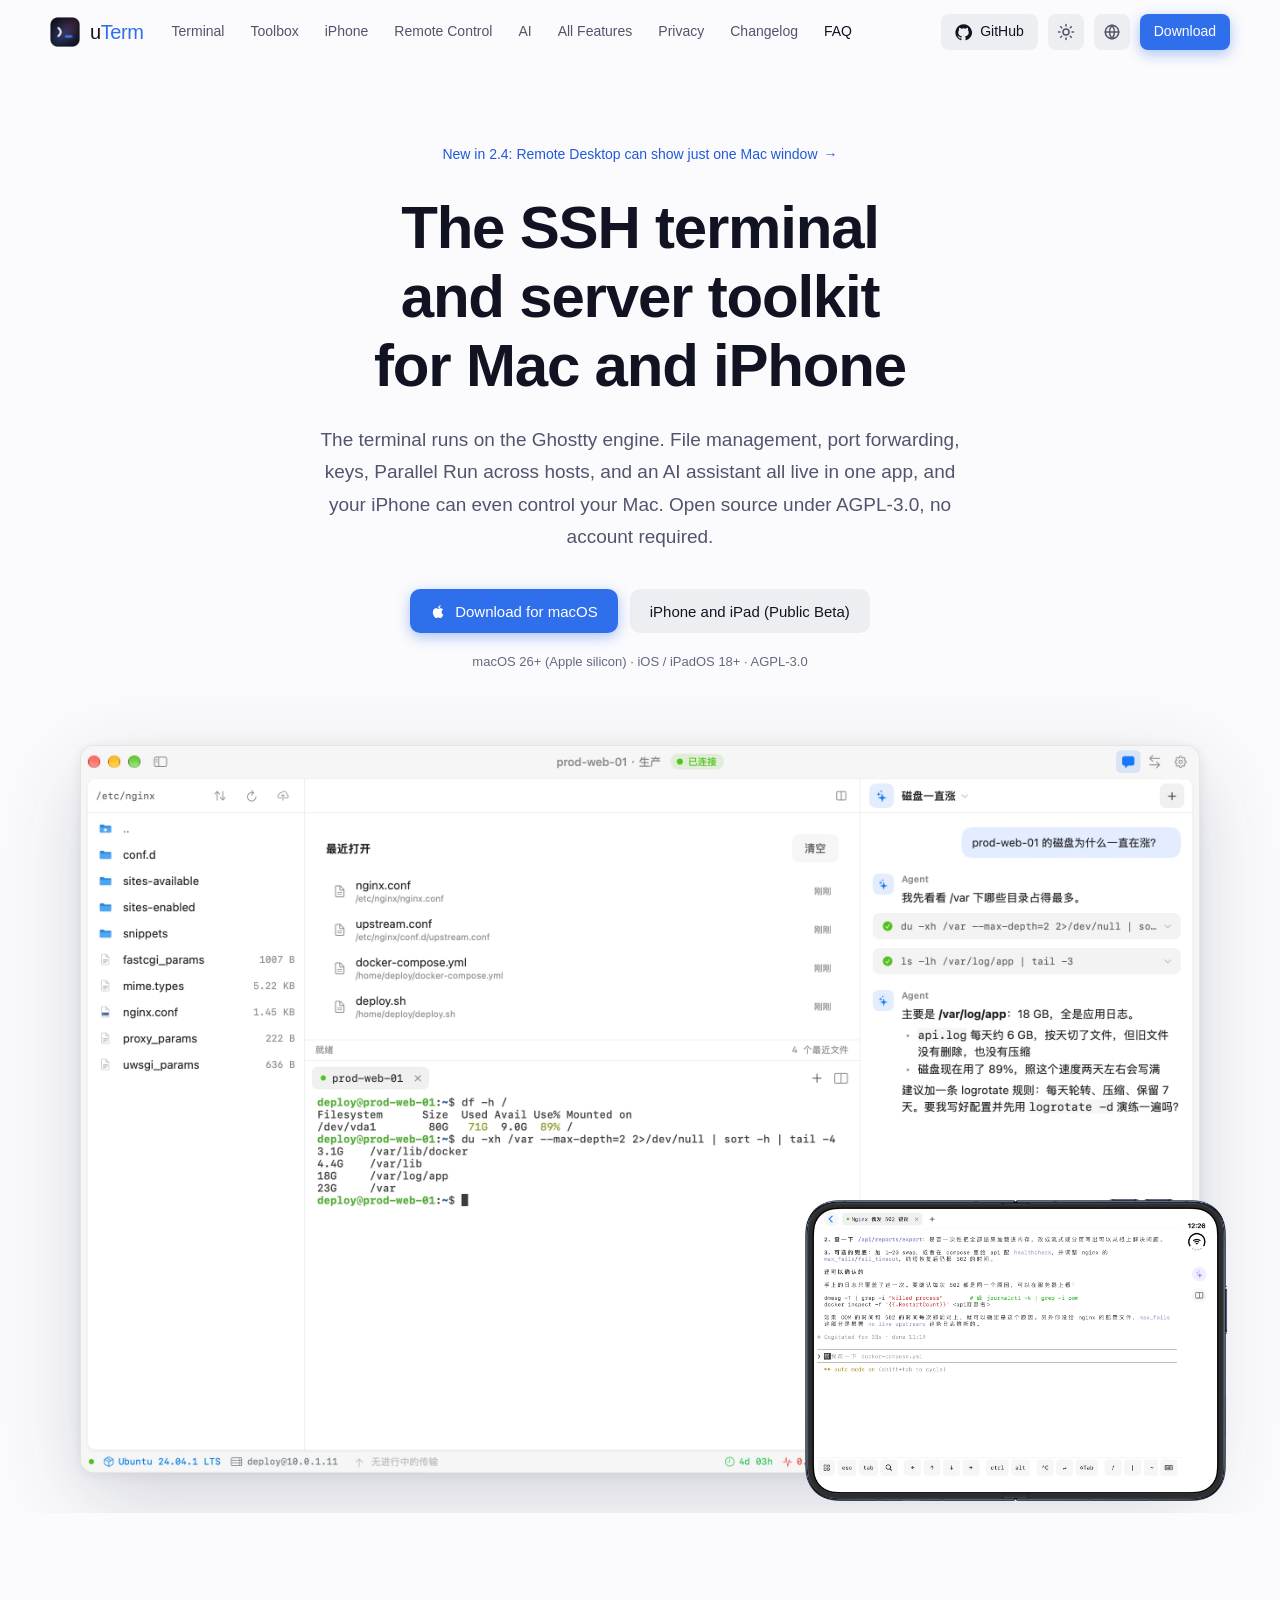
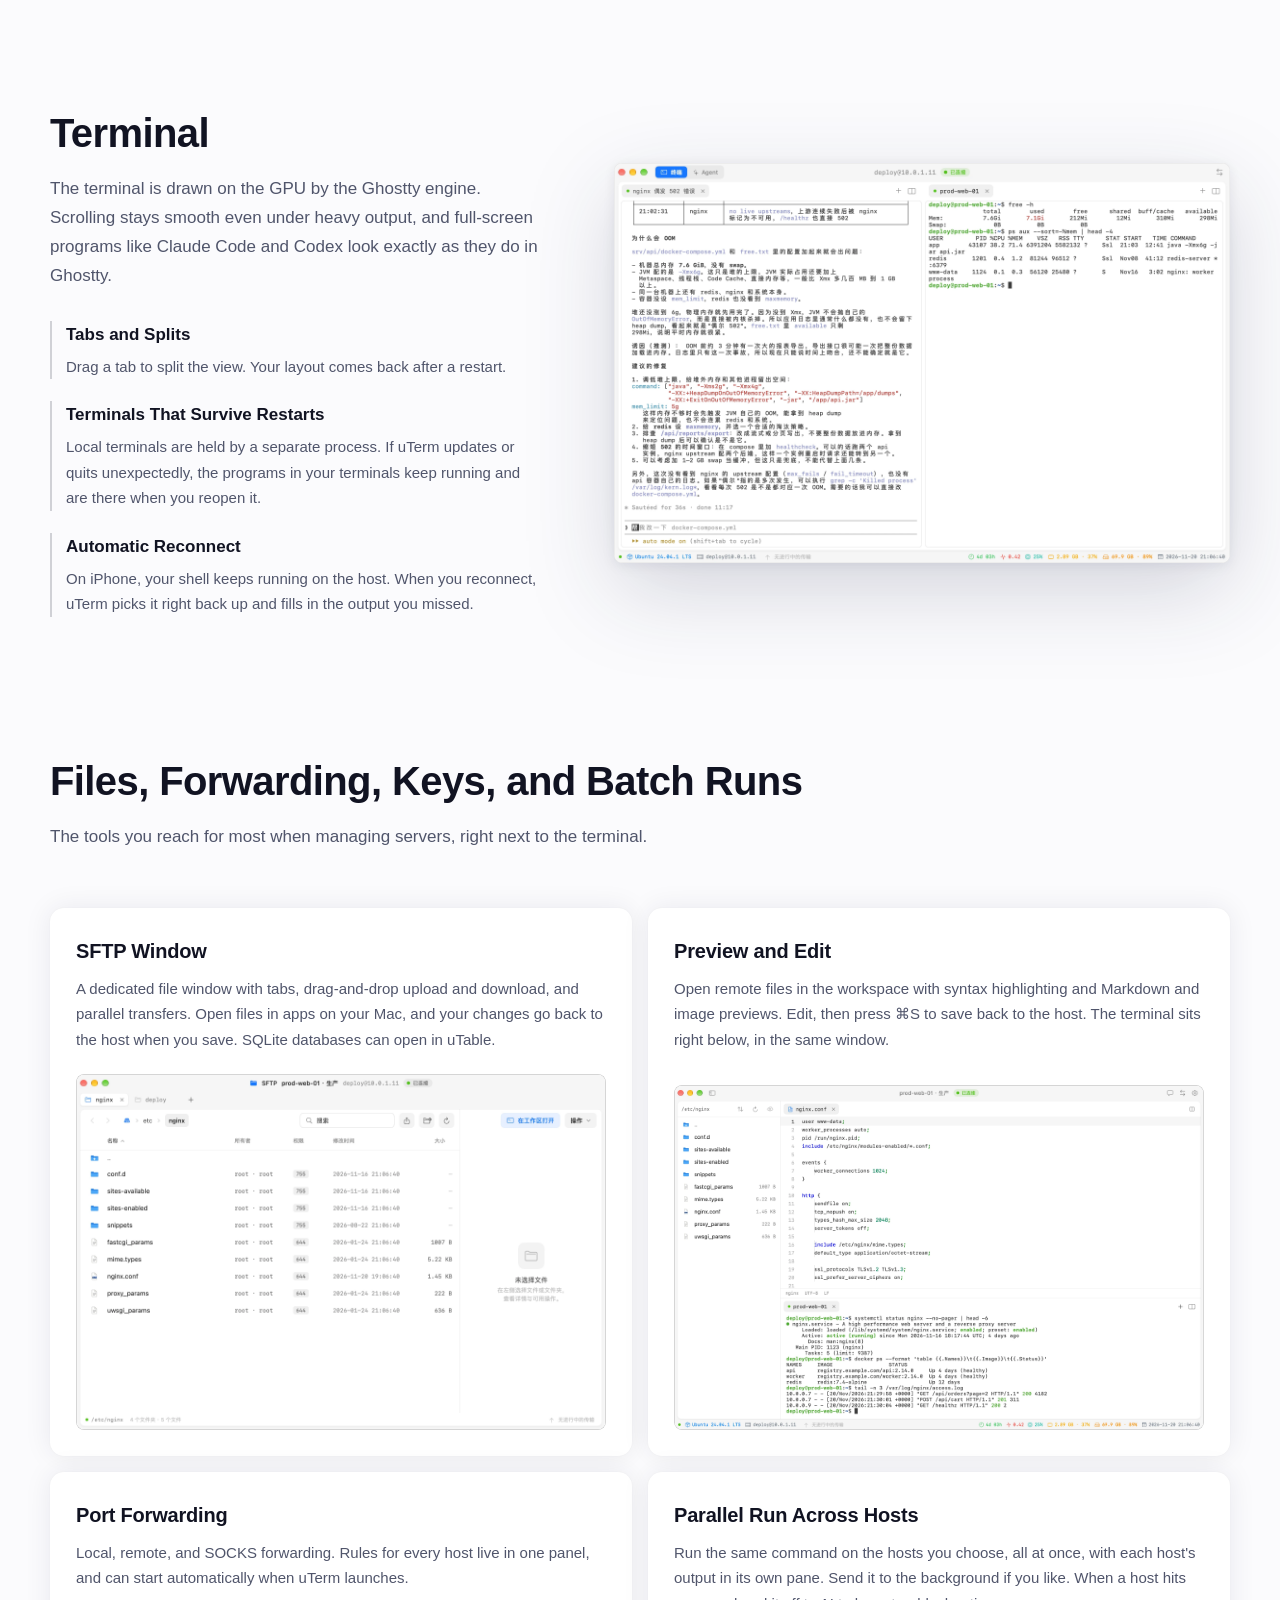
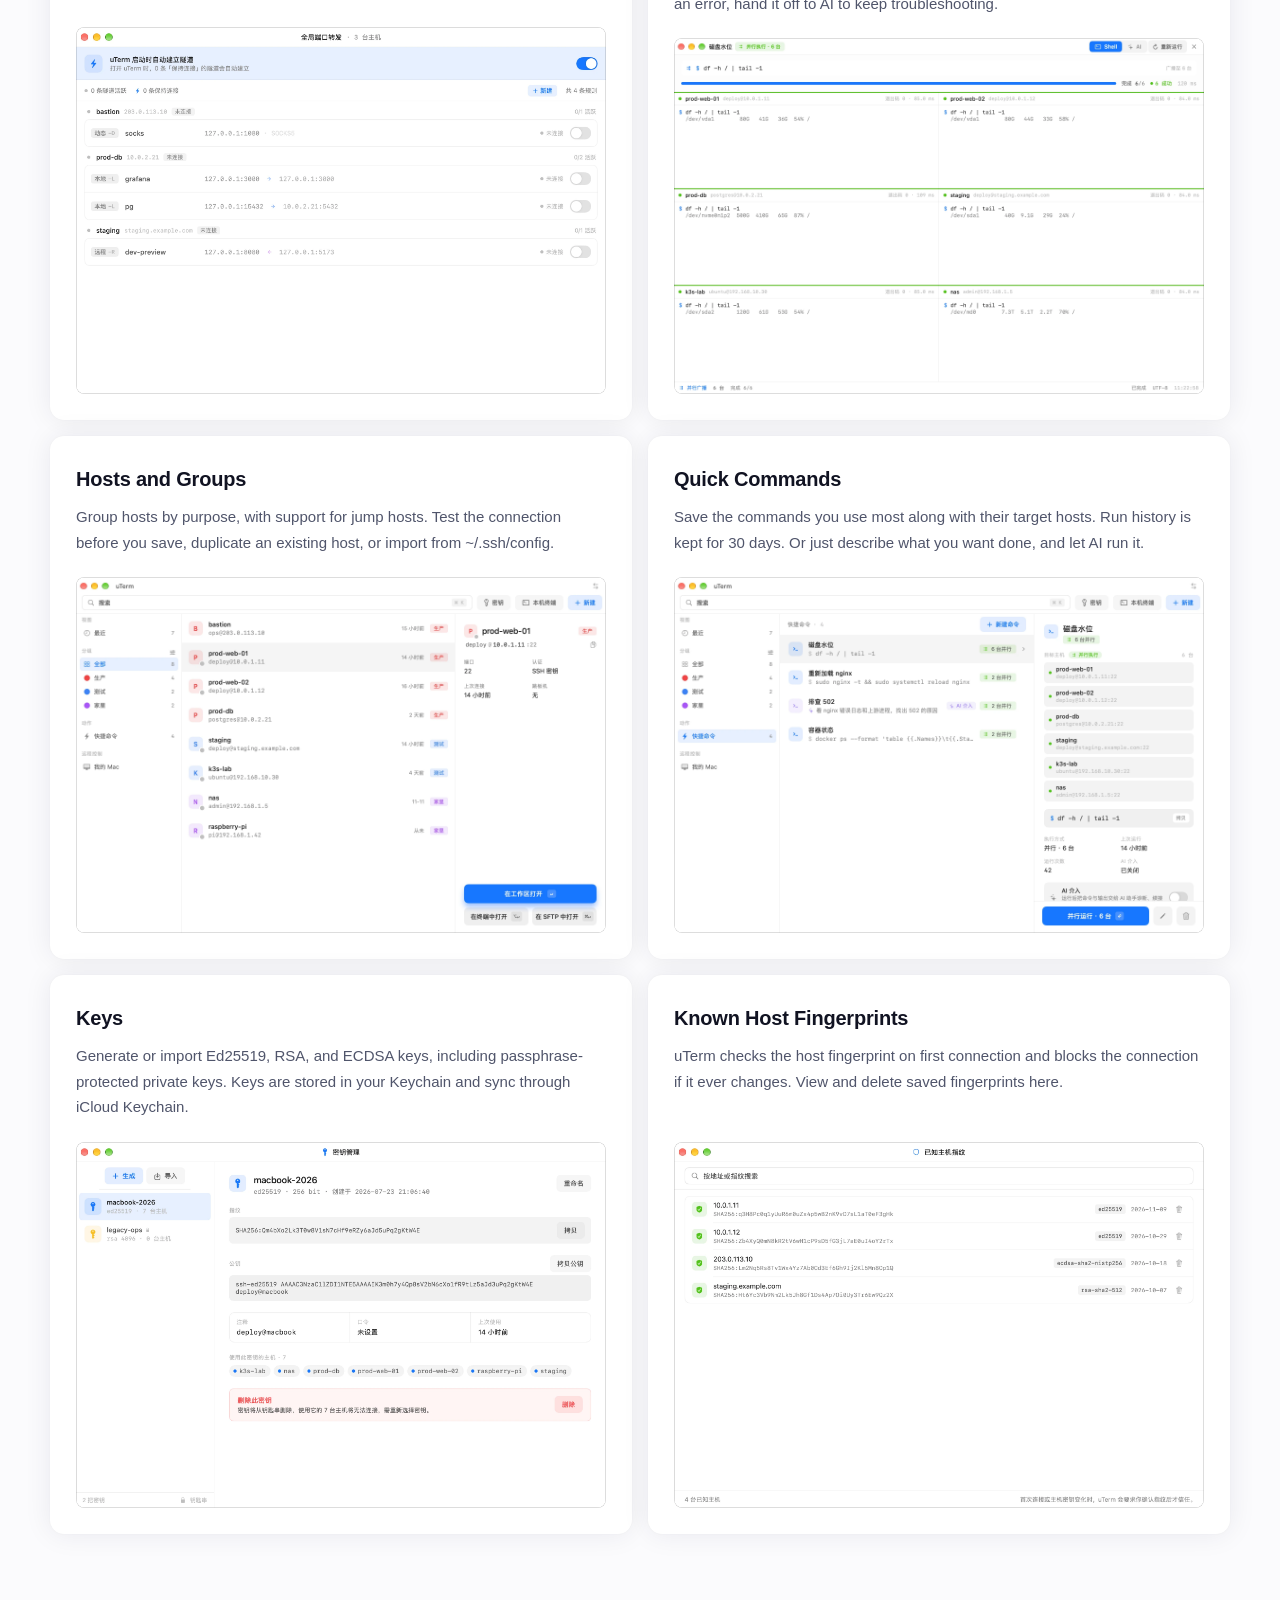
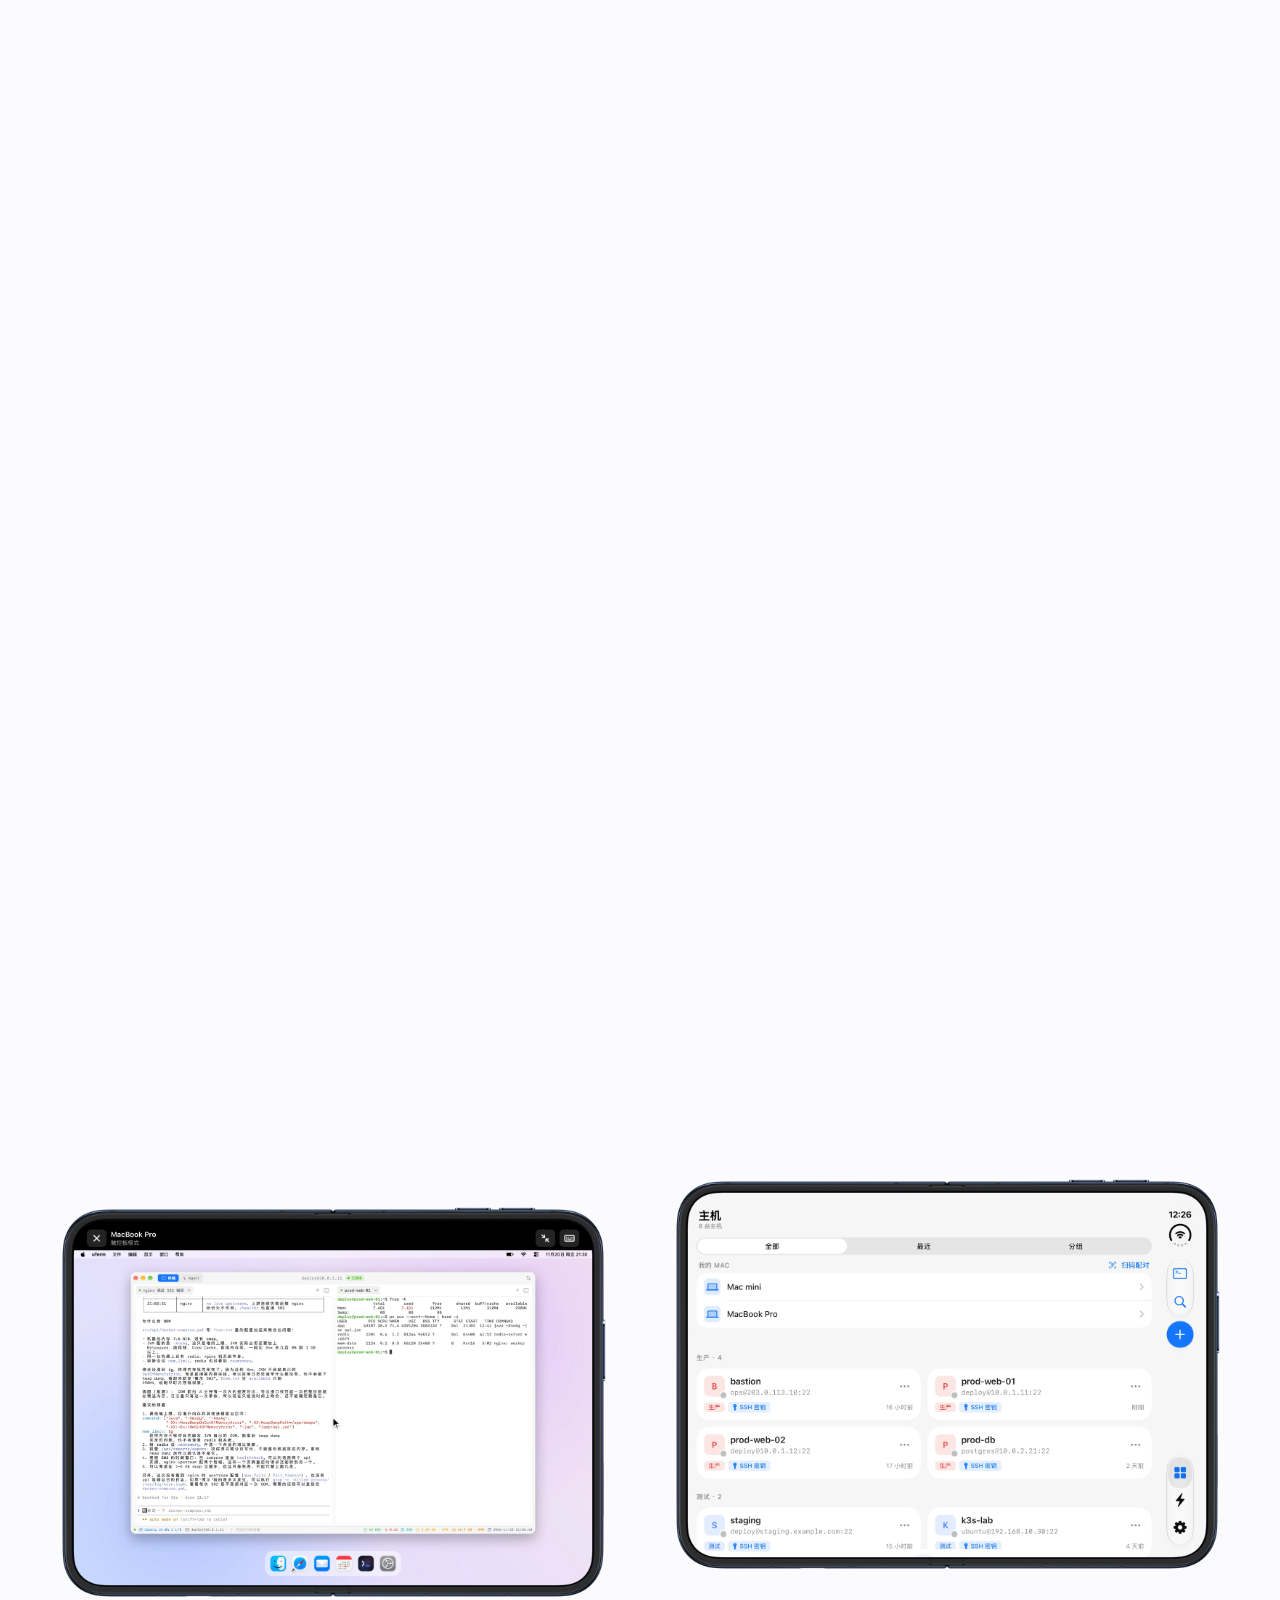
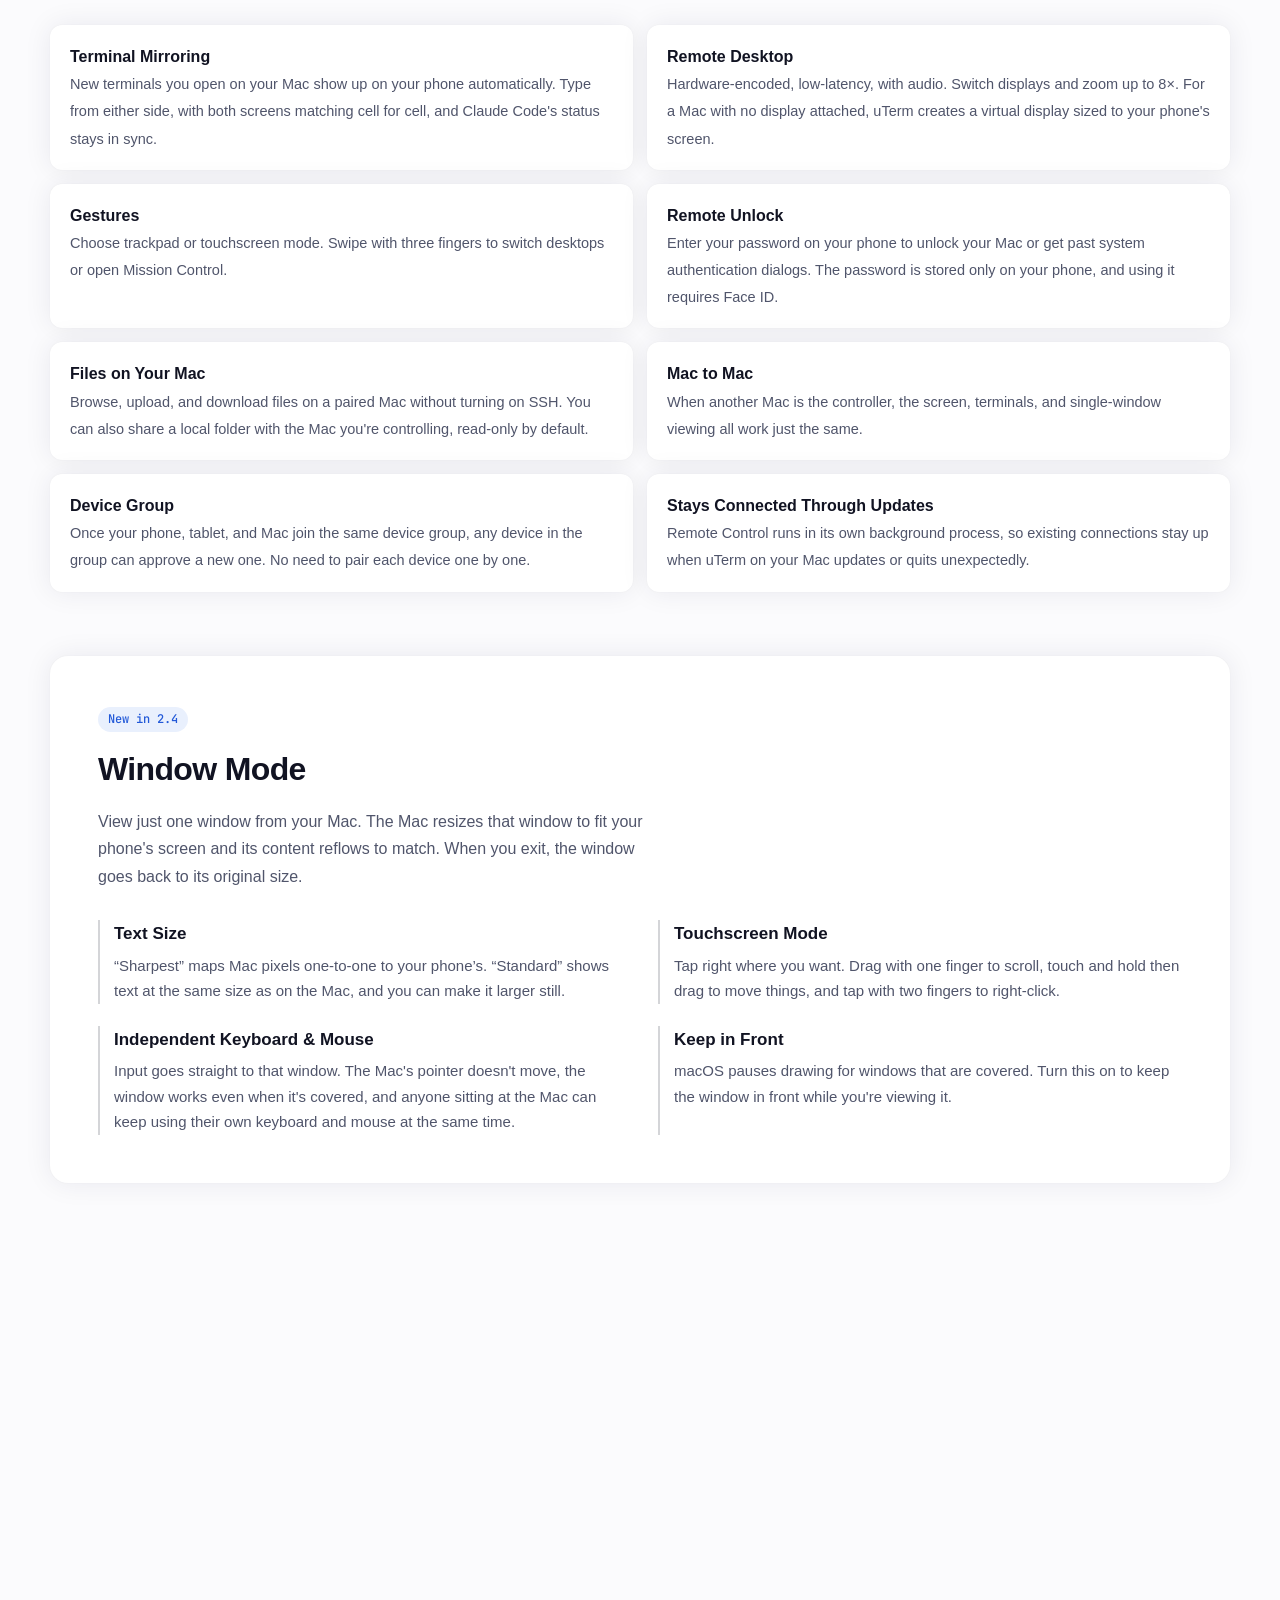
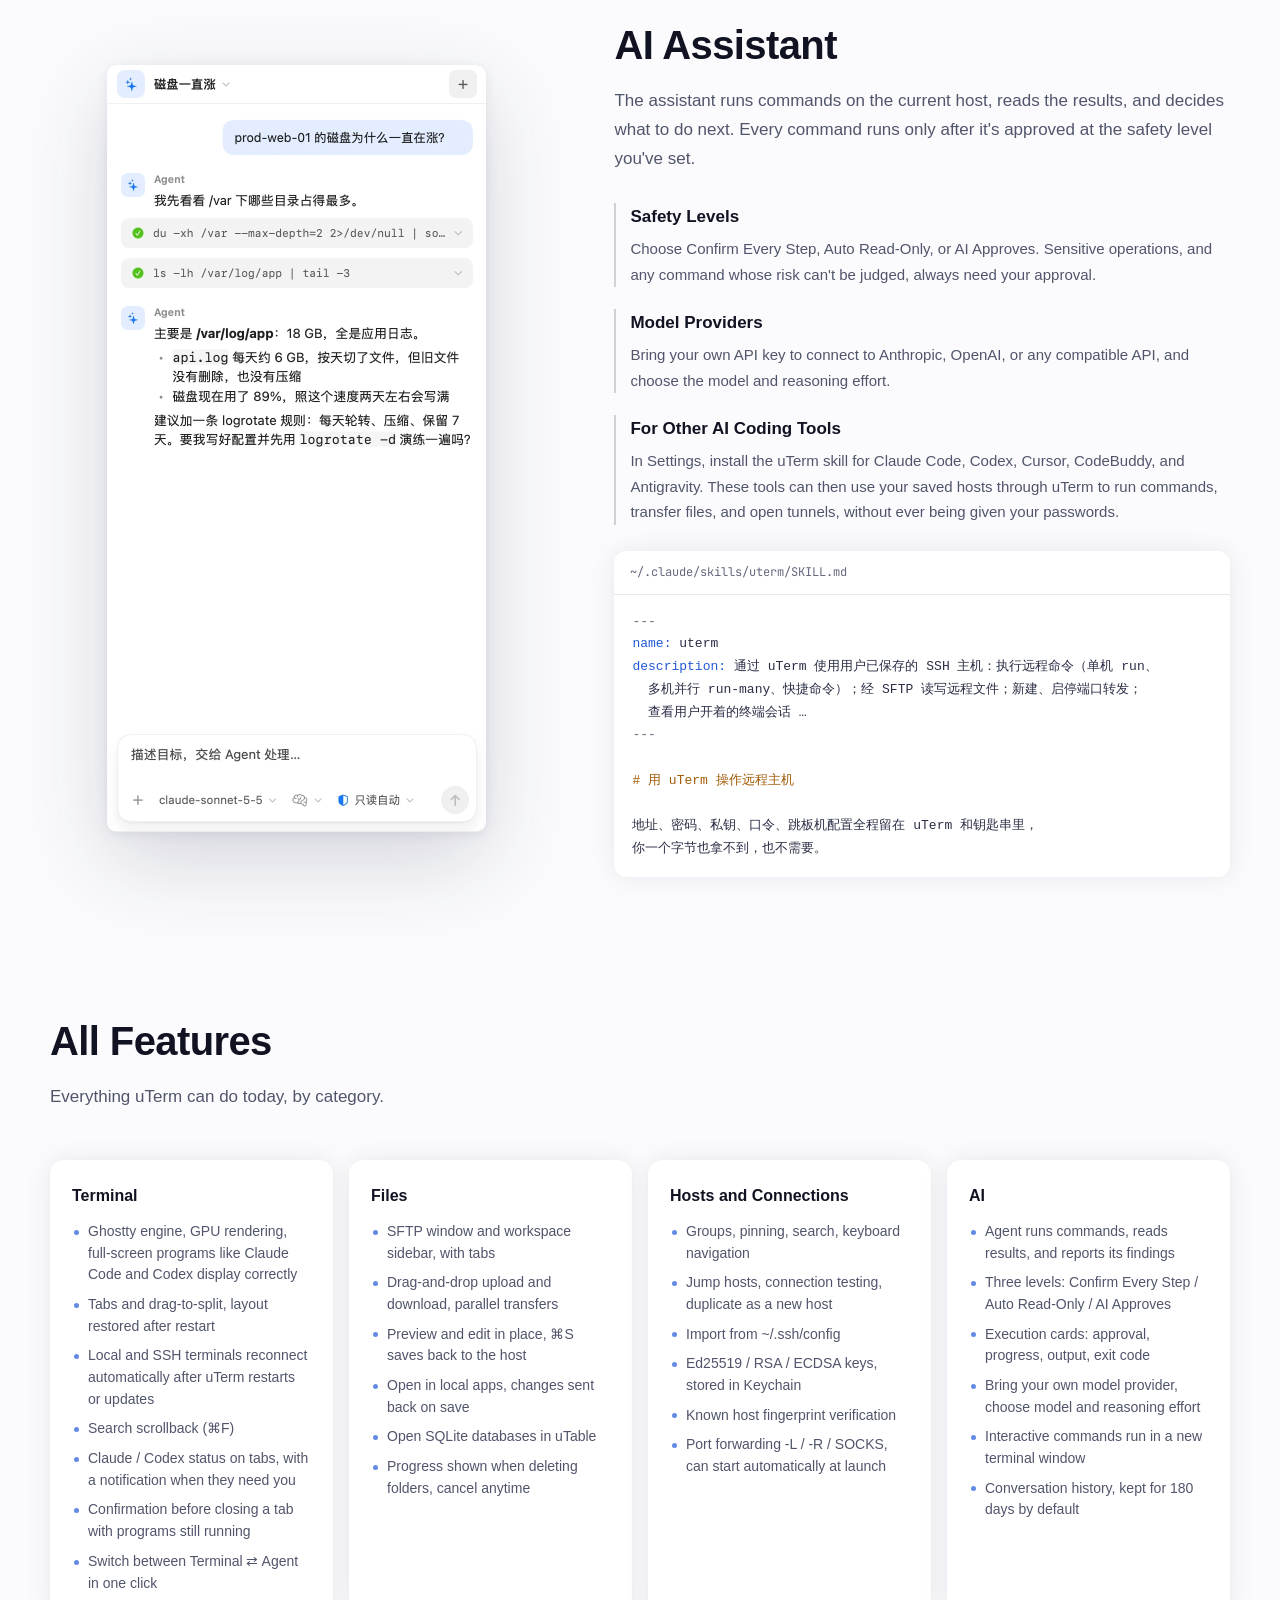
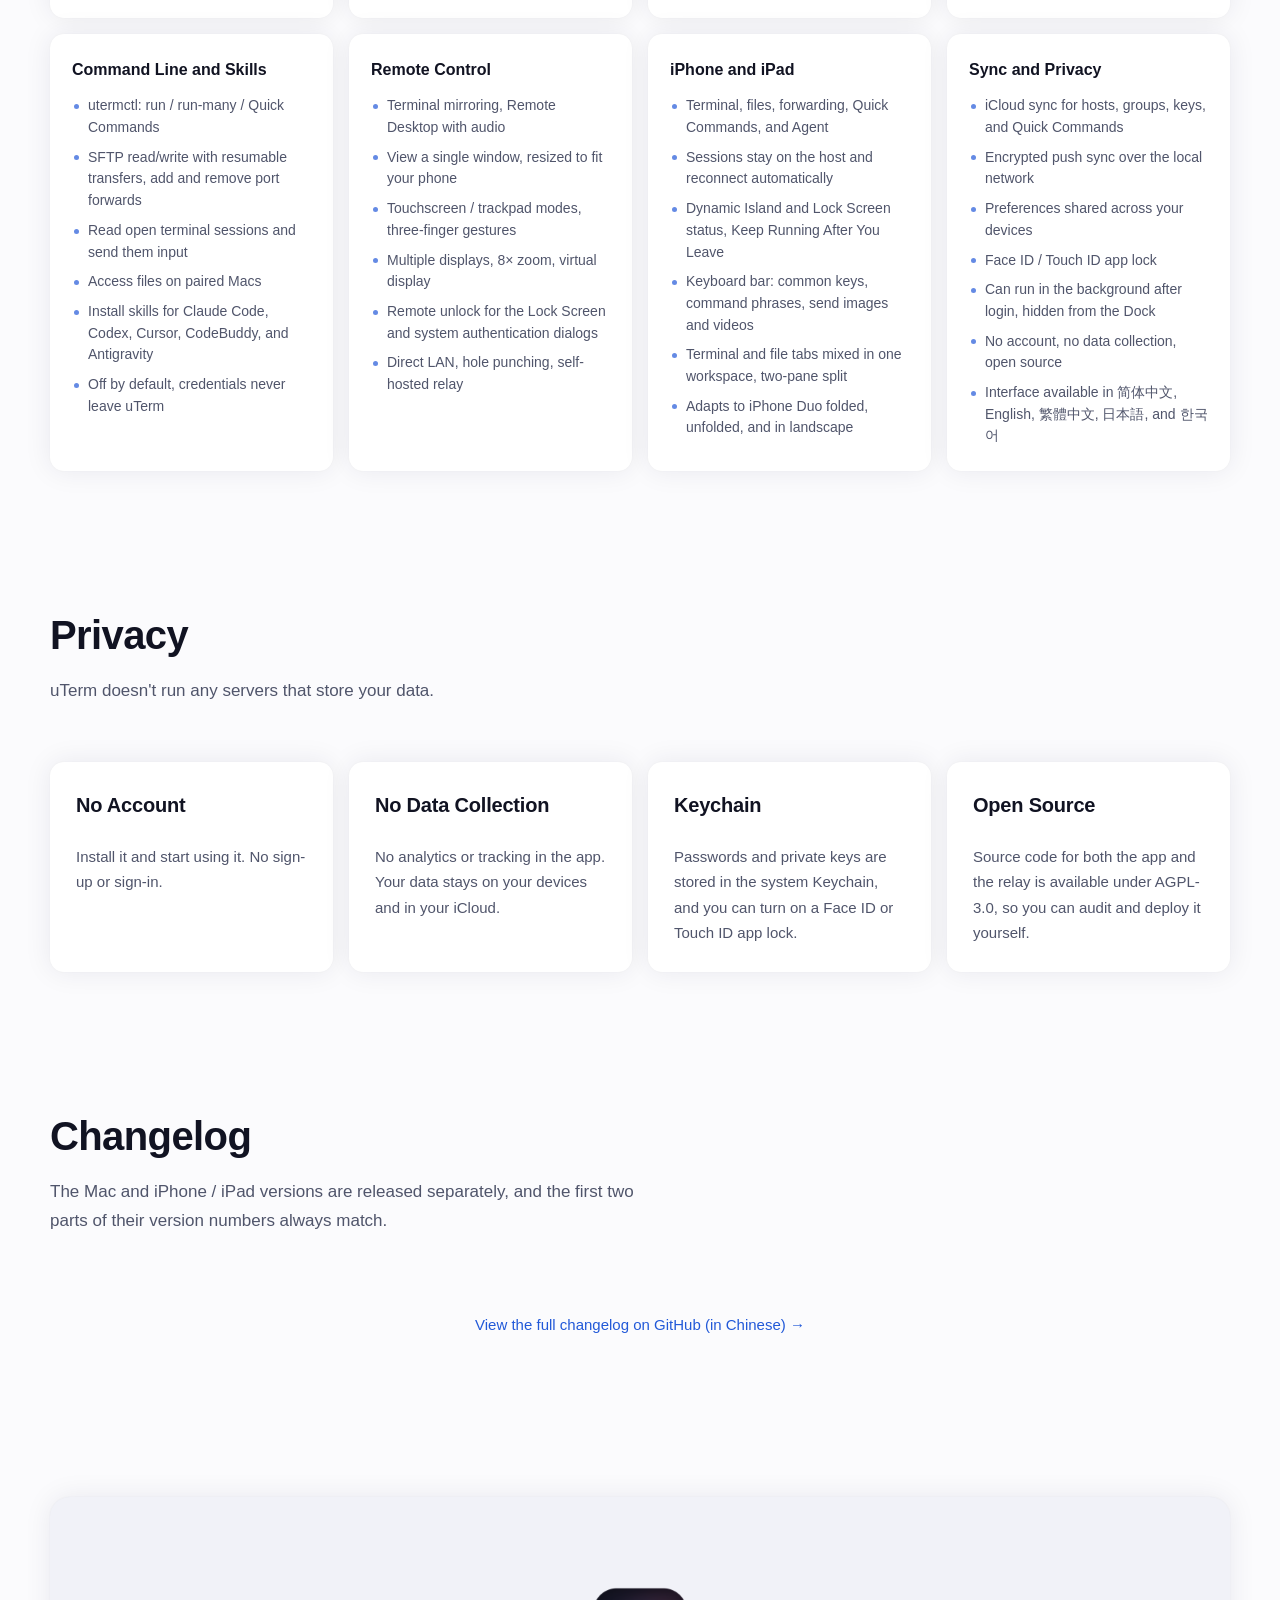
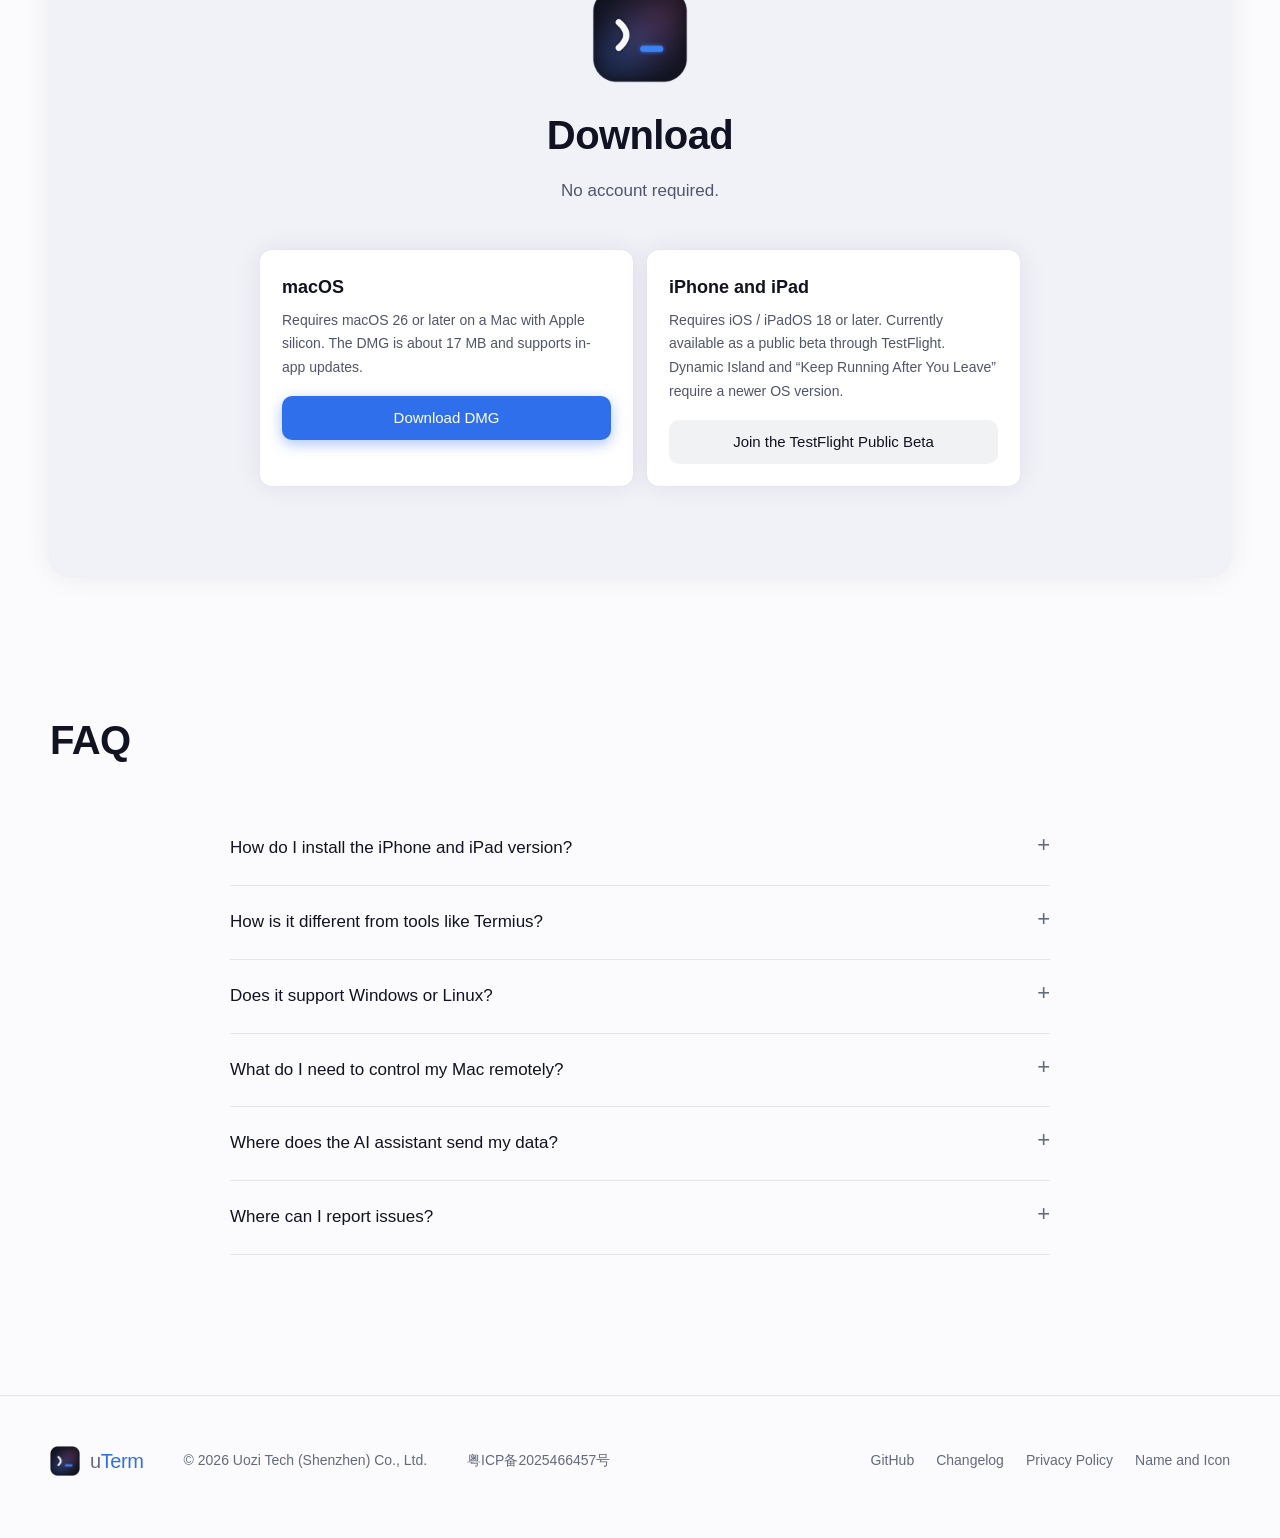
==== en/index.html @ 2c0e261f "手机机身换成 Apple 官方的 iPhone Duo 机模" ====
<!doctype html>
<html lang="en" data-base="../" data-theme="light">
<head>
  <meta charset="utf-8">
  <meta name="viewport" content="width=device-width, initial-scale=1, viewport-fit=cover">
  <title>uTerm: SSH Terminal for Mac and iPhone</title>
  <meta name="description" content="uTerm is an SSH terminal for macOS and iOS / iPadOS with built-in SFTP, port forwarding, key management, Parallel Run across hosts, and an AI assistant. You can even control your Mac from your iPhone. Open source, no sign-up required.">
  <meta name="theme-color" content="#fbfbfd">
  <script>
    // 默认日间；用户切过就记住。放在 head 里，首帧就是对的主题，不闪。
    (function () {
      var t = null;
      try { t = localStorage.getItem("uterm-theme"); } catch (e) {}
      document.documentElement.dataset.theme = t === "dark" ? "dark" : "light";
    })();
  </script>
  <link rel="alternate" hreflang="zh-Hans" href="https://uterm.uozi.com/">
  <link rel="alternate" hreflang="en" href="https://uterm.uozi.com/en/">
  <link rel="alternate" hreflang="zh-Hant" href="https://uterm.uozi.com/zh-hant/">
  <link rel="alternate" hreflang="ja" href="https://uterm.uozi.com/ja/">
  <link rel="alternate" hreflang="ko" href="https://uterm.uozi.com/ko/">
  <link rel="alternate" hreflang="x-default" href="https://uterm.uozi.com/en/">
  <script>
    // 第一次打开中文首页、浏览器又不是简体中文时，跳到对应语言；用户在页脚选过语言就照用户的。
    (function () {
      if (document.documentElement.lang !== "zh-CN") return;
      var saved = null;
      try { saved = localStorage.getItem("uterm-lang"); } catch (e) {}
      if (saved === "zh") return;
      var pick = saved;
      if (!pick) {
        var langs = navigator.languages || [navigator.language || ""];
        for (var i = 0; i < langs.length && !pick; i++) {
          var l = String(langs[i]).toLowerCase();
          if (/^zh-(hant|tw|hk|mo)/.test(l)) pick = "zh-hant";
          else if (/^zh/.test(l)) pick = "zh";
          else if (/^ja/.test(l)) pick = "ja";
          else if (/^ko/.test(l)) pick = "ko";
          else if (/^en/.test(l)) pick = "en";
        }
        if (!pick) pick = "en";
      }
      if (pick !== "zh") location.replace(pick + "/" + location.hash);
    })();
  </script>
  <meta property="og:title" content="uTerm: SSH Terminal for Mac and iPhone">
  <meta property="og:description" content="SSH terminal, SFTP, port forwarding, Parallel Run across hosts, an AI assistant, and Remote Control of your Mac from your iPhone.">
  <meta property="og:image" content="assets/icon-1024.png">
  <link rel="icon" href="../assets/favicon.png">
  <link rel="apple-touch-icon" href="../assets/icon-256.png">
  <link rel="preconnect" href="https://fonts.googleapis.com">
  <link rel="preconnect" href="https://fonts.gstatic.com" crossorigin>
  <link href="https://fonts.googleapis.com/css2?family=JetBrains+Mono:wght@400;500;700&display=swap" rel="stylesheet">
  <link rel="stylesheet" href="../styles.css?v=27">
</head>
<body>

<header class="nav" id="nav">
  <div class="wrap">
    <a class="brand" href="#top" aria-label="uTerm home">
      <img src="../assets/icon-256.png" alt="">
      <span class="wordmark">u<b>Term</b></span>
    </a>
    <nav class="nav-links" aria-label="Page navigation">
      <a href="#terminal">Terminal</a>
      <a href="#toolbox">Toolbox</a>
      <a href="#mobile">iPhone</a>
      <a href="#remote">Remote Control</a>
      <a href="#ai">AI</a>
      <a href="#features">All Features</a>
      <a href="#privacy">Privacy</a>
      <a href="#changelog">Changelog</a>
      <a href="#faq">FAQ</a>
    </nav>
    <div class="nav-cta">
      <a class="btn btn-ghost btn-sm" href="https://github.com/uozi-tech/uTerm" target="_blank" rel="noopener">
        <svg viewBox="0 0 24 24" fill="currentColor" aria-hidden="true"><path d="M12 .5a11.5 11.5 0 0 0-3.64 22.41c.58.1.79-.25.79-.56v-2c-3.2.7-3.88-1.37-3.88-1.37-.52-1.33-1.28-1.69-1.28-1.69-1.04-.71.08-.7.08-.7 1.15.08 1.76 1.19 1.76 1.19 1.03 1.76 2.69 1.25 3.35.96.1-.75.4-1.25.73-1.54-2.56-.29-5.25-1.28-5.25-5.68 0-1.26.45-2.28 1.19-3.09-.12-.29-.52-1.46.11-3.05 0 0 .97-.31 3.17 1.18a11 11 0 0 1 5.77 0c2.2-1.49 3.17-1.18 3.17-1.18.63 1.59.23 2.76.11 3.05.74.81 1.19 1.83 1.19 3.09 0 4.41-2.7 5.38-5.27 5.67.41.36.78 1.06.78 2.14v3.17c0 .31.21.67.8.56A11.5 11.5 0 0 0 12 .5Z"/></svg>
        GitHub
      </a>
      <button class="theme-toggle" id="themeToggle" type="button" aria-label="Toggle light / dark mode">
        <svg class="sun" viewBox="0 0 24 24" fill="none" stroke="currentColor" stroke-width="2" stroke-linecap="round" aria-hidden="true"><circle cx="12" cy="12" r="4"/><path d="M12 2v2M12 20v2M4.9 4.9l1.4 1.4M17.7 17.7l1.4 1.4M2 12h2M20 12h2M4.9 19.1l1.4-1.4M17.7 6.3l1.4-1.4"/></svg>
        <svg class="moon" viewBox="0 0 24 24" fill="none" stroke="currentColor" stroke-width="2" stroke-linecap="round" stroke-linejoin="round" aria-hidden="true"><path d="M20 14.5A8 8 0 0 1 9.5 4a8 8 0 1 0 10.5 10.5Z"/></svg>
      </button>
      <label class="lang-switch" data-i18n="skip">
        <svg viewBox="0 0 24 24" fill="none" stroke="currentColor" stroke-width="2" stroke-linecap="round" aria-hidden="true"><circle cx="12" cy="12" r="9"/><path d="M3 12h18M12 3a14 14 0 0 1 0 18M12 3a14 14 0 0 0 0 18"/></svg>
        <select id="langSelect" aria-label="Language">
          <option value="zh">简体中文</option>
          <option value="zh-hant">繁體中文</option>
          <option value="en" selected>English</option>
          <option value="ja">日本語</option>
          <option value="ko">한국어</option>
        </select>
      </label>
      <a class="btn btn-primary btn-sm" href="#download">Download</a>
    </div>
  </div>
</header>

<main id="top">

  <!-- ========== Hero ========== -->
  <section class="hero">
    <div class="wrap">
      <div class="hero-copy">
        <a class="eyebrow" href="#remote">New in 2.4: Remote Desktop can show just one Mac window <span class="arrow">→</span></a>
        <h1>The SSH terminal and server toolkit<br>for Mac and iPhone</h1>
        <p class="lede">The terminal runs on the Ghostty engine. File management, port forwarding, keys, Parallel Run across hosts, and an AI assistant all live in one app, and your iPhone can even control your Mac. Open source under AGPL-3.0, no account required.</p>
        <div class="hero-actions">
          <a class="btn btn-primary" href="https://github.com/uozi-tech/uTerm/releases/latest">
            <svg viewBox="0 0 24 24" fill="currentColor" aria-hidden="true"><path d="M16.37 12.8c-.02-2.3 1.88-3.4 1.96-3.46-1.07-1.56-2.73-1.78-3.32-1.8-1.41-.14-2.76.83-3.48.83-.72 0-1.82-.81-3-.79-1.54.02-2.96.9-3.76 2.27-1.6 2.78-.41 6.9 1.15 9.16.76 1.1 1.67 2.34 2.86 2.3 1.15-.05 1.58-.74 2.97-.74 1.38 0 1.77.74 2.98.72 1.23-.02 2.01-1.12 2.76-2.23.87-1.28 1.23-2.52 1.25-2.58-.03-.01-2.4-.92-2.37-3.68ZM14.1 6.03c.63-.77 1.06-1.83.94-2.9-.91.04-2.02.61-2.67 1.37-.58.67-1.1 1.76-.96 2.8 1.02.08 2.06-.52 2.69-1.27Z"/></svg>
            Download for macOS
          </a>
          <a class="btn btn-ghost" href="https://testflight.apple.com/join/Ep8bfaZT">iPhone and iPad (Public Beta)</a>
        </div>
        <p class="hero-meta">macOS 26+ (Apple silicon) · iOS / iPadOS 18+ · AGPL-3.0</p>
      </div>

      <div class="stage reveal">
        <img class="shot" src="../assets/shots/workspace-agent-light.webp?v=13" data-shot="workspace-agent" width="1600" height="1000"
             alt="uTerm workspace window: remote files on the left, terminal in the center, AI assistant on the right">
        <div class="phone"><img src="../assets/shots/ios-terminal-light.webp?v=13" data-shot="ios-terminal" width="3093" height="2247"
             alt="uTerm terminal and keyboard bar on iPhone Duo"></div>
      </div>
    </div>
  </section>

  <!-- ========== 终端 ========== -->
  <section class="section" id="terminal">
    <div class="wrap">
      <div class="split">
        <div class="reveal">
          <h2>Terminal</h2>
          <p class="sub">The terminal is drawn on the GPU by the Ghostty engine. Scrolling stays smooth even under heavy output, and full-screen programs like Claude Code and Codex look exactly as they do in Ghostty.</p>
          <ul class="points">
            <li>
              <div><h3>Tabs and Splits</h3><p>Drag a tab to split the view. Your layout comes back after a restart.</p></div>
            </li>
            <li>
              <div><h3>Terminals That Survive Restarts</h3><p>Local terminals are held by a separate process. If uTerm updates or quits unexpectedly, the programs in your terminals keep running and are there when you reopen it.</p></div>
            </li>
            <li>
              <div><h3>Automatic Reconnect</h3><p>On iPhone, your shell keeps running on the host. When you reconnect, uTerm picks it right back up and fills in the output you missed.</p></div>
            </li>
          </ul>
        </div>
        <div class="reveal">
          <img class="shot" src="../assets/shots/workspace-split-light.webp?v=13" data-shot="workspace-split" width="1600" height="1000"
               alt="Terminal split side by side: Claude Code on one side, memory usage on the other">
        </div>
      </div>
    </div>
  </section>

  <!-- ========== 工具箱 ========== -->
  <section class="section" id="toolbox">
    <div class="wrap">
      <div class="head reveal">
        <h2>Files, Forwarding, Keys, and Batch Runs</h2>
        <p class="sub">The tools you reach for most when managing servers, right next to the terminal.</p>
      </div>

      <div class="bento">
        <article class="card c-3 reveal">
          <div><h3>SFTP Window</h3><p>A dedicated file window with tabs, drag-and-drop upload and download, and parallel transfers. Open files in apps on your Mac, and your changes go back to the host when you save. SQLite databases can open in uTable.</p></div>
          <div class="crop"><img src="../assets/shots/sftp-window-light.webp?v=13" data-shot="sftp-window" alt="SFTP window: two tabs, browsing /etc/nginx"></div>
        </article>
        <article class="card c-3 reveal">
          <div><h3>Preview and Edit</h3><p>Open remote files in the workspace with syntax highlighting and Markdown and image previews. Edit, then press ⌘S to save back to the host. The terminal sits right below, in the same window.</p></div>
          <div class="crop"><img src="../assets/shots/workspace-preview-light.webp?v=13" data-shot="workspace-preview" alt="nginx.conf open in the workspace, with the terminal below"></div>
        </article>
        <article class="card c-3 reveal">
          <div><h3>Port Forwarding</h3><p>Local, remote, and SOCKS forwarding. Rules for every host live in one panel, and can start automatically when uTerm launches.</p></div>
          <div class="crop"><img src="../assets/shots/forward-global-light.webp?v=13" data-shot="forward-global" alt="Global port forwarding window"></div>
        </article>
        <article class="card c-3 reveal">
          <div><h3>Parallel Run Across Hosts</h3><p>Run the same command on the hosts you choose, all at once, with each host's output in its own pane. Send it to the background if you like. When a host hits an error, hand it off to AI to keep troubleshooting.</p></div>
          <div class="crop"><img src="../assets/shots/parallel-shell-light.webp?v=13" data-shot="parallel-shell" alt="Parallel Run window: disk usage across six hosts"></div>
        </article>
        <article class="card c-3 reveal">
          <div><h3>Hosts and Groups</h3><p>Group hosts by purpose, with support for jump hosts. Test the connection before you save, duplicate an existing host, or import from ~/.ssh/config.</p></div>
          <div class="crop"><img src="../assets/shots/welcome-hosts-light.webp?v=13" data-shot="welcome-hosts" alt="Host list in the Welcome window"></div>
        </article>
        <article class="card c-3 reveal">
          <div><h3>Quick Commands</h3><p>Save the commands you use most along with their target hosts. Run history is kept for 30 days. Or just describe what you want done, and let AI run it.</p></div>
          <div class="crop"><img src="../assets/shots/welcome-commands-light.webp?v=13" data-shot="welcome-commands" alt="Quick Commands library in the Welcome window"></div>
        </article>
        <article class="card c-3 reveal">
          <div><h3>Keys</h3><p>Generate or import Ed25519, RSA, and ECDSA keys, including passphrase-protected private keys. Keys are stored in your Keychain and sync through iCloud Keychain.</p></div>
          <div class="crop"><img src="../assets/shots/keys-light.webp?v=13" data-shot="keys" alt="Key management window"></div>
        </article>
        <article class="card c-3 reveal">
          <div><h3>Known Host Fingerprints</h3><p>uTerm checks the host fingerprint on first connection and blocks the connection if it ever changes. View and delete saved fingerprints here.</p></div>
          <div class="crop"><img src="../assets/shots/known-hosts-light.webp?v=13" data-shot="known-hosts" alt="Known host fingerprint list"></div>
        </article>
      </div>
    </div>
  </section>

  <!-- ========== iPhone 与 iPad ========== -->
  <section class="section" id="mobile">
    <div class="wrap">
      <div class="split">
        <div class="reveal">
          <h2>iPhone and iPad</h2>
          <p class="sub">The terminal, files, port forwarding, Quick Commands, and the AI assistant all work on iPhone and iPad, with hosts and keys synced through iCloud. On iPhone Duo, the layout switches to the large-screen design when unfolded or held in landscape.</p>
          <ul class="points">
            <li>
              <div><h3>Sessions Stay on the Host</h3><p>Your shell runs in a persistent process on the host. Switch to another app, change networks, or even have the app closed by the system: when you come back, uTerm reconnects and fills in the output you missed.</p></div>
            </li>
            <li>
              <div><h3>Keyboard Bar</h3><p>Gives you esc, tab, ctrl, and arrow keys, inserts common commands like claude and codex, and sends images and videos from your clipboard or photo library to AI programs on the host.</p></div>
            </li>
            <li>
              <div><h3>Dynamic Island and Background Running</h3><p>When Claude Code is waiting for approval, finishes, or hits an error, its status shows up in the Dynamic Island and on the Lock Screen. Touch and hold a tab and choose “Keep Running After You Leave” to stay connected while you use other apps.</p></div>
            </li>
            <li>
              <div><h3>Tabs and Splits</h3><p>Terminal and file tabs share one workspace and can be dragged into two columns. You can also search through scrollback.</p></div>
            </li>
          </ul>
        </div>
        <div class="reveal">
          <div class="phone"><img src="../assets/shots/ios-terminal-light.webp?v=13" data-shot="ios-terminal" width="3093" height="2247" alt="iPhone Duo in landscape: Claude Code running in the terminal"></div>
        </div>
      </div>
    </div>
  </section>

  <!-- ========== 远程控制 ========== -->
  <section class="section" id="remote">
    <div class="wrap">
      <div class="head reveal">
        <h2>Remote Control for Your Mac</h2>
        <p class="sub">Pick up the terminals open on your Mac right from your iPhone, or view and control your Mac's screen. Another Mac can be the controller, too.</p>
      </div>

      <div class="phones reveal">
        <div class="phone"><img src="../assets/shots/ios-remote-desktop-light.webp?v=13" data-shot="ios-remote-desktop" width="3093" height="2247" alt="iPhone Duo in landscape: viewing the Mac's screen with Remote Desktop"></div>
        <div class="phone"><img src="../assets/shots/ios-hosts-light.webp?v=13" data-shot="ios-hosts" width="3093" height="2247" alt="iPhone Duo in landscape: “My Macs” on the Hosts page"></div>
      </div>

      <div class="feature-list reveal">
        <div><b>Terminal Mirroring</b><span>New terminals you open on your Mac show up on your phone automatically. Type from either side, with both screens matching cell for cell, and Claude Code's status stays in sync.</span></div>
        <div><b>Remote Desktop</b><span>Hardware-encoded, low-latency, with audio. Switch displays and zoom up to 8×. For a Mac with no display attached, uTerm creates a virtual display sized to your phone's screen.</span></div>
        <div><b>Gestures</b><span>Choose trackpad or touchscreen mode. Swipe with three fingers to switch desktops or open Mission Control.</span></div>
        <div><b>Remote Unlock</b><span>Enter your password on your phone to unlock your Mac or get past system authentication dialogs. The password is stored only on your phone, and using it requires Face ID.</span></div>
        <div><b>Files on Your Mac</b><span>Browse, upload, and download files on a paired Mac without turning on SSH. You can also share a local folder with the Mac you're controlling, read-only by default.</span></div>
        <div><b>Mac to Mac</b><span>When another Mac is the controller, the screen, terminals, and single-window viewing all work just the same.</span></div>
        <div><b>Device Group</b><span>Once your phone, tablet, and Mac join the same device group, any device in the group can approve a new one. No need to pair each device one by one.</span></div>
        <div><b>Stays Connected Through Updates</b><span>Remote Control runs in its own background process, so existing connections stay up when uTerm on your Mac updates or quits unexpectedly.</span></div>
      </div>

      <div class="winmode reveal" id="winmode">
        <div>
          <span class="tag">New in 2.4</span>
          <h3>Window Mode</h3>
          <p class="lead">View just one window from your Mac. The Mac resizes that window to fit your phone's screen and its content reflows to match. When you exit, the window goes back to its original size.</p>
          <ul class="points">
            <li>
              <div><h3>Text Size</h3><p>“Sharpest” maps Mac pixels one-to-one to your phone’s. “Standard” shows text at the same size as on the Mac, and you can make it larger still.</p></div>
            </li>
            <li>
              <div><h3>Touchscreen Mode</h3><p>Tap right where you want. Drag with one finger to scroll, touch and hold then drag to move things, and tap with two fingers to right-click.</p></div>
            </li>
            <li>
              <div><h3>Independent Keyboard & Mouse</h3><p>Input goes straight to that window. The Mac's pointer doesn't move, the window works even when it's covered, and anyone sitting at the Mac can keep using their own keyboard and mouse at the same time.</p></div>
            </li>
            <li>
              <div><h3>Keep in Front</h3><p>macOS pauses drawing for windows that are covered. Turn this on to keep the window in front while you're viewing it.</p></div>
            </li>
          </ul>
        </div>
      </div>

      <div class="paths reveal">
        <div class="path"><header>Direct LAN Connection</header><p>On the same network, devices connect directly for the lowest latency.</p></div>
        <div class="path"><header>Peer-to-Peer</header><p>On different networks, uTerm first tries hole punching for a direct connection, with no server in between.</p></div>
        <div class="path"><header>Self-Hosted Relay</header><p>When a direct connection isn't possible, traffic goes through a relay you deploy yourself. The relay only forwards encrypted data and can't read what's inside.</p></div>
      </div>
    </div>
  </section>

  <!-- ========== AI ========== -->
  <section class="section" id="ai">
    <div class="wrap">
      <div class="split flip">
        <div class="reveal">
          <h2>AI Assistant</h2>
          <p class="sub">The assistant runs commands on the current host, reads the results, and decides what to do next. Every command runs only after it's approved at the safety level you've set.</p>
          <ul class="points">
            <li>
              <div><h3>Safety Levels</h3><p>Choose Confirm Every Step, Auto Read-Only, or AI Approves. Sensitive operations, and any command whose risk can't be judged, always need your approval.</p></div>
            </li>
            <li>
              <div><h3>Model Providers</h3><p>Bring your own API key to connect to Anthropic, OpenAI, or any compatible API, and choose the model and reasoning effort.</p></div>
            </li>
            <li>
              <div><h3>For Other AI Coding Tools</h3><p>In Settings, install the uTerm skill for Claude Code, Codex, Cursor, CodeBuddy, and Antigravity. These tools can then use your saved hosts through uTerm to run commands, transfer files, and open tunnels, without ever being given your passwords.</p></div>
            </li>
          </ul>
          <div class="code" data-i18n="skip">
            <header>~/.claude/skills/uterm/SKILL.md</header>
<pre><span class="cm">---</span>
<span class="fl">name:</span> uterm
<span class="fl">description:</span> 通过 uTerm 使用用户已保存的 SSH 主机：执行远程命令（单机 run、
  多机并行 run-many、快捷命令）；经 SFTP 读写远程文件；新建、启停端口转发；
  查看用户开着的终端会话 …
<span class="cm">---</span>

<span class="st"># 用 uTerm 操作远程主机</span>

地址、密码、私钥、口令、跳板机配置全程留在 uTerm 和钥匙串里，
你一个字节也拿不到，也不需要。</pre>
          </div>
        </div>
        <div class="reveal">
          <img class="shot agent" src="../assets/shots/agent-panel-light.webp?v=13" data-shot="agent-panel"
               alt="AI assistant on the right side of the workspace: ran two commands and reported its findings">

        </div>
      </div>
    </div>
  </section>

  <!-- ========== 全部功能 ========== -->
  <section class="section" id="features">
    <div class="wrap">
      <div class="head reveal">
        <h2>All Features</h2>
        <p class="sub">Everything uTerm can do today, by category.</p>
      </div>
      <div class="all-features">
        <div class="feature-group reveal"><h3>Terminal</h3><ul><li>Ghostty engine, GPU rendering, full-screen programs like Claude Code and Codex display correctly</li><li>Tabs and drag-to-split, layout restored after restart</li><li>Local and SSH terminals reconnect automatically after uTerm restarts or updates</li><li>Search scrollback (⌘F)</li><li>Claude / Codex status on tabs, with a notification when they need you</li><li>Confirmation before closing a tab with programs still running</li><li>Switch between Terminal ⇄ Agent in one click</li></ul></div>
        <div class="feature-group reveal"><h3>Files</h3><ul><li>SFTP window and workspace sidebar, with tabs</li><li>Drag-and-drop upload and download, parallel transfers</li><li>Preview and edit in place, ⌘S saves back to the host</li><li>Open in local apps, changes sent back on save</li><li>Open SQLite databases in uTable</li><li>Progress shown when deleting folders, cancel anytime</li></ul></div>
        <div class="feature-group reveal"><h3>Hosts and Connections</h3><ul><li>Groups, pinning, search, keyboard navigation</li><li>Jump hosts, connection testing, duplicate as a new host</li><li>Import from ~/.ssh/config</li><li>Ed25519 / RSA / ECDSA keys, stored in Keychain</li><li>Known host fingerprint verification</li><li>Port forwarding -L / -R / SOCKS, can start automatically at launch</li></ul></div>
        <div class="feature-group reveal"><h3>AI</h3><ul><li>Agent runs commands, reads results, and reports its findings</li><li>Three levels: Confirm Every Step / Auto Read-Only / AI Approves</li><li>Execution cards: approval, progress, output, exit code</li><li>Bring your own model provider, choose model and reasoning effort</li><li>Interactive commands run in a new terminal window</li><li>Conversation history, kept for 180 days by default</li></ul></div>
        <div class="feature-group reveal"><h3>Command Line and Skills</h3><ul><li>utermctl: run / run-many / Quick Commands</li><li>SFTP read/write with resumable transfers, add and remove port forwards</li><li>Read open terminal sessions and send them input</li><li>Access files on paired Macs</li><li>Install skills for Claude Code, Codex, Cursor, CodeBuddy, and Antigravity</li><li>Off by default, credentials never leave uTerm</li></ul></div>
        <div class="feature-group reveal"><h3>Remote Control</h3><ul><li>Terminal mirroring, Remote Desktop with audio</li><li>View a single window, resized to fit your phone</li><li>Touchscreen / trackpad modes, three-finger gestures</li><li>Multiple displays, 8× zoom, virtual display</li><li>Remote unlock for the Lock Screen and system authentication dialogs</li><li>Direct LAN, hole punching, self-hosted relay</li></ul></div>
        <div class="feature-group reveal"><h3>iPhone and iPad</h3><ul><li>Terminal, files, forwarding, Quick Commands, and Agent</li><li>Sessions stay on the host and reconnect automatically</li><li>Dynamic Island and Lock Screen status, Keep Running After You Leave</li><li>Keyboard bar: common keys, command phrases, send images and videos</li><li>Terminal and file tabs mixed in one workspace, two-pane split</li><li>Adapts to iPhone Duo folded, unfolded, and in landscape</li></ul></div>
        <div class="feature-group reveal"><h3>Sync and Privacy</h3><ul><li>iCloud sync for hosts, groups, keys, and Quick Commands</li><li>Encrypted push sync over the local network</li><li>Preferences shared across your devices</li><li>Face ID / Touch ID app lock</li><li>Can run in the background after login, hidden from the Dock</li><li>No account, no data collection, open source</li><li>Interface available in 简体中文, English, 繁體中文, 日本語, and 한국어</li></ul></div>
      </div>
    </div>
  </section>

  <!-- ========== 隐私 ========== -->
  <section class="section" id="privacy">
    <div class="wrap">
      <div class="head reveal">
        <h2>Privacy</h2>
        <p class="sub">uTerm doesn't run any servers that store your data.</p>
      </div>
      <div class="trust">
        <article class="card reveal">
          <h3>No Account</h3><p>Install it and start using it. No sign-up or sign-in.</p>
        </article>
        <article class="card reveal">
          <h3>No Data Collection</h3><p>No analytics or tracking in the app. Your data stays on your devices and in your iCloud.</p>
        </article>
        <article class="card reveal">
          <h3>Keychain</h3><p>Passwords and private keys are stored in the system Keychain, and you can turn on a Face ID or Touch ID app lock.</p>
        </article>
        <article class="card reveal">
          <h3>Open Source</h3><p>Source code for both the app and the relay is available under AGPL-3.0, so you can audit and deploy it yourself.</p>
        </article>
      </div>
    </div>
  </section>

  <!-- ========== 更新日志（scripts/sync-changelog.py 从 CHANGELOG.md 生成） ========== -->
  <section class="section" id="changelog">
    <div class="wrap">
      <div class="head reveal">
        <h2>Changelog</h2>
        <p class="sub">The Mac and iPhone / iPad versions are released separately, and the first two parts of their version numbers always match.</p>
      </div>
      <div class="releases">
        <!-- changelog:start -->
        <!-- changelog:end -->
      </div>
      <p class="center more-link"><a href="https://github.com/uozi-tech/uTerm/blob/main/CHANGELOG.md" target="_blank" rel="noopener">View the full changelog on GitHub (in Chinese) →</a></p>
    </div>
  </section>

  <!-- ========== 下载 ========== -->
  <section id="download">
    <div class="wrap">
      <div class="download reveal">
        <img src="../assets/icon-1024.png" alt="uTerm icon">
        <h2>Download</h2>
        <p class="sub" style="margin-inline:auto">No account required.</p>
        <div class="platforms">
          <div class="platform">
            <h3>macOS</h3>
            <p>Requires macOS 26 or later on a Mac with Apple silicon. The DMG is about 17 MB and supports in-app updates.</p>
            <a class="btn btn-primary" href="https://github.com/uozi-tech/uTerm/releases/latest">Download DMG</a>
          </div>
          <div class="platform">
            <h3>iPhone and iPad</h3>
            <p>Requires iOS / iPadOS 18 or later. Currently available as a public beta through TestFlight. Dynamic Island and “Keep Running After You Leave” require a newer OS version.</p>
            <a class="btn btn-ghost" href="https://testflight.apple.com/join/Ep8bfaZT">Join the TestFlight Public Beta</a>
          </div>
        </div>
      </div>
    </div>
  </section>

  <!-- ========== FAQ ========== -->
  <section class="section" id="faq">
    <div class="wrap">
      <div class="head reveal"><h2>FAQ</h2></div>
      <div class="faq reveal">
        <details><summary>How do I install the iPhone and iPad version?</summary><p>It's currently in public beta through TestFlight. Install TestFlight on your iPhone or iPad, then open the <a href="https://testflight.apple.com/join/Ep8bfaZT" target="_blank" rel="noopener">invitation link</a> to join. New beta builds will arrive automatically after that.</p></details>
        <details><summary>How is it different from tools like Termius?</summary><p>uTerm needs no account, and your data syncs through your own iCloud, never through third-party servers. It's a native app for Mac and iOS with a built-in AI assistant that can run commands, and it lets you control your Mac's terminals and screen from your phone.</p></details>
        <details><summary>Does it support Windows or Linux?</summary><p>For now, uTerm runs only on macOS (Apple silicon) and iOS / iPadOS. There are no server-side requirements: any host you can log in to over SSH will work.</p></details>
        <details><summary>What do I need to control my Mac remotely?</summary><p>Install uTerm on both your Mac and your phone. The first time you pair them, enter the verification code shown on your phone into your Mac. On the same local network they connect directly. Across networks, uTerm first tries a peer-to-peer connection, and if that fails, goes through a relay you deploy yourself (a single command installs it on your server).</p></details>
        <details><summary>Where does the AI assistant send my data?</summary><p>Only to the model provider you set up, using your own API key. If you haven't set one up, nothing is sent.</p></details>
        <details><summary>Where can I report issues?</summary><p>Please file them on <a href="https://github.com/uozi-tech/uTerm/issues" target="_blank" rel="noopener">GitHub Issues</a>. For security issues, report privately as described in <a href="https://github.com/uozi-tech/uTerm/blob/main/SECURITY.md" target="_blank" rel="noopener">SECURITY.md</a>.</p></details>
      </div>
    </div>
  </section>
</main>

<footer>
  <div class="wrap">
    <a class="brand" href="#top"><img src="../assets/icon-256.png" alt=""><span class="wordmark">u<b>Term</b></span></a>
    <span>© 2026 Uozi Tech (Shenzhen) Co., Ltd.</span>
    <a class="beian" data-i18n="skip" href="https://beian.miit.gov.cn/" target="_blank" rel="noopener">粤ICP备2025466457号</a>
    <nav aria-label="Footer">
      <a href="https://github.com/uozi-tech/uTerm" target="_blank" rel="noopener">GitHub</a>
      <a href="https://github.com/uozi-tech/uTerm/blob/main/CHANGELOG.md" target="_blank" rel="noopener">Changelog</a>
      <a href="https://github.com/uozi-tech/uTerm/blob/main/PRIVACY.md" target="_blank" rel="noopener">Privacy Policy</a>
      <a href="https://github.com/uozi-tech/uTerm/blob/main/TRADEMARK.md" target="_blank" rel="noopener">Name and Icon</a>
    </nav>
  </div>
</footer>

<script src="../main.js?v=27"></script>
</body>
</html>
---- styles.css ----
/* ---------- 主题：默认日间，data-theme="dark" 切夜间 ---------- */
:root {
  --bg: #fbfbfd;
  --bg-2: #f1f2f8;
  --card: #ffffff;
  --surface: rgba(16, 20, 40, 0.028);
  --surface-2: rgba(16, 20, 40, 0.055);
  --surface-3: rgba(16, 20, 40, 0.085);
  --line: rgba(16, 20, 40, 0.09);
  --line-hi: rgba(16, 20, 40, 0.18);
  /* 文字四级，对比度按 WCAG 2.2 AA（正文 ≥ 4.5:1）在 --bg 与 --bg-2 上都过：17.8 / 12.2 / 7.1 / 4.9 */
  --text: #111322;
  --text-2: #2e3247;
  --muted: #50556b;
  --faint: #646a7e;
  --blue: #2f6fec;
  --blue-hover: #3f7cf0;
  --blue-hi: #2259d8;
  --violet: #7c5cf0;
  --violet-text: #6d28d9;
  --violet-bg: rgba(124, 92, 240, 0.1);
  --pink: #db2777;
  --green: #15803d;
  --amber: #a15c07;
  --nav-bg: rgba(251, 251, 253, 0.78);
  --grad-text: linear-gradient(100deg, #2f5bd8 0%, #6d3fe0 55%, #d0247a 100%);
  --nebula-1: rgba(59, 130, 246, 0.14);
  --nebula-2: rgba(124, 92, 240, 0.12);
  --nebula-3: rgba(219, 39, 119, 0.08);
  --stage-glow: rgba(59, 130, 246, 0.16);
  --shot-shadow: drop-shadow(0 28px 44px rgba(20, 26, 60, 0.16)) drop-shadow(0 2px 6px rgba(20, 26, 60, 0.08));
  --card-shadow: 0 0 2px rgba(20, 26, 60, 0.06), 0 0 28px rgba(20, 26, 60, 0.08);
  --ic-blue-bg: rgba(47, 111, 236, 0.1);
  --ic-green-bg: rgba(22, 163, 74, 0.1);
  --download-glow-1: rgba(59, 130, 246, 0.16);
  --download-glow-2: rgba(219, 39, 119, 0.08);
  --platform-bg: rgba(255, 255, 255, 0.75);
  --film-shadow: 0 40px 90px -40px rgba(30, 60, 140, 0.35);
  --window-edge: rgba(0, 0, 0, 0.2);
  --code-bg: #ffffff;
  --code-text: #2a2e45;
  --stars: 0;
  color-scheme: light;
}
:root[data-theme="dark"] {
  --bg: #07070d;
  --bg-2: #0c0c16;
  --surface: rgba(255, 255, 255, 0.035);
  --surface-2: rgba(255, 255, 255, 0.06);
  --surface-3: rgba(255, 255, 255, 0.1);
  --line: rgba(255, 255, 255, 0.08);
  --line-hi: rgba(255, 255, 255, 0.16);
  /* 夜间不用纯白：17.2 / 12.5 / 8.5 / 5.9（对 --bg） */
  --text: #ededf2;
  --text-2: #c9cbd8;
  --muted: #a5a8bc;
  --faint: #868aa1;
  --blue: #3b82f6;
  --blue-hover: #4b8ff7;
  --blue-hi: #6aa8ff;
  --violet: #a78bfa;
  --violet-text: #b9a2ff;
  --violet-bg: rgba(167, 139, 250, 0.14);
  --pink: #f472b6;
  --green: #4ade80;
  --amber: #fcd34d;
  --nav-bg: rgba(7, 7, 13, 0.72);
  --grad-text: linear-gradient(100deg, #c7d2fe 0%, #a78bfa 55%, #f472b6 100%);
  --nebula-1: rgba(59, 130, 246, 0.22);
  --nebula-2: rgba(167, 139, 250, 0.18);
  --nebula-3: rgba(244, 114, 182, 0.12);
  --stage-glow: rgba(59, 130, 246, 0.28);
  --shot-shadow: drop-shadow(0 30px 50px rgba(0, 0, 0, 0.55)) drop-shadow(0 0 1px rgba(255, 255, 255, 0.18));
  --card: #12121c;
  --card-shadow: 0 0 2px rgba(0, 0, 0, 0.6), 0 0 32px rgba(0, 0, 0, 0.55);
  --ic-blue-bg: rgba(59, 130, 246, 0.14);
  --ic-green-bg: rgba(74, 222, 128, 0.12);
  --download-glow-1: rgba(59, 130, 246, 0.25);
  --download-glow-2: rgba(244, 114, 182, 0.14);
  --platform-bg: rgba(0, 0, 0, 0.3);
  --film-shadow: 0 40px 100px -40px rgba(59, 130, 246, 0.5);
  --window-edge: rgba(255, 255, 255, 0.16);
  --code-bg: #12121c;
  --code-text: #d4d4dc;
  --stars: 1;
  color-scheme: dark;
}

:root {
  --radius: 14px;
  --max: 1180px;
  --ease: cubic-bezier(.2, .7, .2, 1);
  --sans: -apple-system, BlinkMacSystemFont, "SF Pro Display", "PingFang SC", "Hiragino Sans GB", "Microsoft YaHei", sans-serif;
  --mono: "JetBrains Mono", ui-monospace, "SF Mono", Menlo, monospace;
}

* { box-sizing: border-box; }
html { scroll-behavior: smooth; -webkit-text-size-adjust: 100%; }
body {
  margin: 0;
  background: var(--bg);
  color: var(--text);
  font: 16px/1.7 var(--sans);
  -webkit-font-smoothing: antialiased;
  text-rendering: optimizeLegibility;
  font-kerning: normal;
  overflow-x: hidden;
}
/* 切主题时颜色过渡，不闪 */
body, .nav, .card, .path, .feature-list div, .platform, .download, .fact, .btn-ghost, .eyebrow, .theme-toggle, .lang-switch {
  transition: background-color .35s ease, color .35s ease, box-shadow .35s ease;
}
a { color: inherit; text-decoration: none; }
img { display: block; max-width: 100%; }
code, kbd { font-family: var(--mono); }
::selection { background: rgba(59, 130, 246, 0.3); }

.wrap { width: min(var(--max), 100% - 32px); margin-inline: auto; }
@media (min-width: 720px) { .wrap { width: min(var(--max), 100% - 64px); } }

/* ---------- 导航 ---------- */
.nav {
  position: fixed; inset: 0 0 auto; z-index: 50;
  padding-top: env(safe-area-inset-top, 0px);
}
.nav.is-scrolled {
  background: var(--nav-bg);
  backdrop-filter: saturate(160%) blur(18px);
  -webkit-backdrop-filter: saturate(160%) blur(18px);
}
.nav .wrap { display: flex; align-items: center; gap: 28px; height: 64px; }
.brand { display: flex; align-items: center; gap: 10px; font-size: 20px; letter-spacing: -0.02em; }
.brand img { width: 30px; height: 30px; transition: transform .5s var(--ease); }
.brand:hover img { transform: rotate(-8deg) scale(1.06); }
.wordmark { font-weight: 200; }
.wordmark b { font-weight: 300; color: var(--blue); }
.nav-links { display: none; gap: 26px; font-size: 14px; color: var(--muted); }
.nav-links a { padding: 4px 0; transition: color .2s; }
.nav-links a:hover, .nav-links a.is-current { color: var(--text); }
.nav-cta { margin-left: auto; display: flex; gap: 10px; align-items: center; }
@media (min-width: 900px) { .nav-links { display: flex; } }

.theme-toggle {
  width: 36px; height: 36px; border-radius: 8px; border: 0; padding: 0; cursor: pointer;
  display: grid; place-items: center; color: var(--muted);
  background: var(--surface-2);
}
.theme-toggle:hover { color: var(--text); }
.theme-toggle svg { width: 18px; height: 18px; grid-area: 1 / 1; transition: transform .5s var(--ease), opacity .3s; }
.theme-toggle .moon { opacity: 0; transform: rotate(-90deg) scale(.6); }
:root[data-theme="dark"] .theme-toggle .sun { opacity: 0; transform: rotate(90deg) scale(.6); }
:root[data-theme="dark"] .theme-toggle .moon { opacity: 1; transform: none; }

/* 语言：和主题按钮同一个样子，只露地球图标，系统的下拉框整块盖在上面（透明），点哪都能选。 */
.lang-switch {
  position: relative; width: 36px; height: 36px; border-radius: 8px;
  display: grid; place-items: center; color: var(--muted); background: var(--surface-2);
}
.lang-switch:hover, .lang-switch:focus-within { color: var(--text); }
.lang-switch svg { width: 18px; height: 18px; }
.lang-switch select {
  position: absolute; inset: 0; width: 100%; height: 100%; opacity: 0; cursor: pointer;
  font: inherit; border: 0;
}
.lang-switch:focus-within { outline: 2px solid var(--blue); outline-offset: 2px; }

.btn {
  display: inline-flex; align-items: center; justify-content: center; gap: 8px;
  height: 44px; padding: 0 20px; border-radius: 10px;
  font-size: 15px; font-weight: 500; white-space: nowrap;
  transition: transform .2s var(--ease), background-color .2s, box-shadow .25s;
}
.btn:active { transform: scale(0.98); }
.btn svg { width: 17px; height: 17px; flex: none; }
.btn-primary {
  background: var(--blue); color: #fff;
  /* 和 App 里的主按钮一样：四周均匀的一圈强调色柔光，略向下（SwiftUI .shadow(radius: 10, y: 5)） */
  box-shadow: 0 4px 14px rgba(47, 111, 236, 0.4);
}
.btn-primary:hover { background: var(--blue-hover); }
.btn-ghost { background: var(--surface-2); color: var(--text); }
.btn-ghost:hover { background: var(--surface-3); }
.btn-sm { height: 36px; padding: 0 14px; font-size: 14px; border-radius: 8px; }
.nav .btn-ghost.btn-sm { display: none; }
@media (min-width: 560px) { .nav .btn-ghost.btn-sm { display: inline-flex; } }

/* ---------- Hero ---------- */
.hero { position: relative; padding: 140px 0 40px; overflow: hidden; }
.hero-copy { text-align: center; max-width: 820px; margin: 0 auto; }
.eyebrow { display: inline-flex; align-items: center; gap: 6px; font-size: 14px; color: var(--blue-hi); }
.eyebrow:hover { color: var(--text); }
.eyebrow .arrow { display: inline-block; transition: transform .25s var(--ease); }
.eyebrow:hover .arrow { transform: translateX(3px); }
h1 {
  margin: 26px 0 0;
  font-size: clamp(36px, 5.6vw, 60px);
  line-height: 1.15; letter-spacing: -0.02em; font-weight: 650;
  text-wrap: balance;
}

.lede { margin: 24px auto 0; max-width: 640px; font-size: clamp(16px, 2vw, 19px); color: var(--muted); }
.hero-actions { margin-top: 36px; display: flex; flex-wrap: wrap; gap: 12px; justify-content: center; }
.hero-meta { margin-top: 18px; font-size: 13px; color: var(--faint); }

/* 首屏依次出场 */
.hero-copy > * { animation: rise .9s var(--ease) both; }
.hero-copy > :nth-child(2) { animation-delay: .08s; }
.hero-copy > :nth-child(3) { animation-delay: .16s; }
.hero-copy > :nth-child(4) { animation-delay: .24s; }
.hero-copy > :nth-child(5) { animation-delay: .3s; }
@keyframes rise { from { opacity: 0; transform: translateY(18px); } to { opacity: 1; transform: none; } }

.stage { position: relative; margin: 72px auto 0; max-width: 1120px; animation: stageIn 1.2s .3s var(--ease) both; }
@keyframes stageIn { from { opacity: 0; transform: translateY(40px) scale(.97); } to { opacity: 1; transform: none; } }

/* ---------- 事实条 ---------- */
.facts {
  margin-top: 110px; display: grid; grid-template-columns: repeat(2, 1fr);
  background: var(--card); border-radius: var(--radius); box-shadow: var(--card-shadow);
}
.fact { padding: 26px 24px; }
.fact strong { display: block; font-size: clamp(24px, 3vw, 32px); font-weight: 600; letter-spacing: -0.02em; }
.fact span { font-size: 14px; color: var(--muted); }
@media (min-width: 860px) { .facts { grid-template-columns: repeat(4, 1fr); } }

/* ---------- 通用段落 ---------- */
section { position: relative; }
.section { padding: 140px 0 0; scroll-margin-top: 40px; }
.kicker {
  font: 500 13px/1 var(--mono); letter-spacing: 0.08em; text-transform: uppercase;
  color: var(--blue-hi);
}
h2 {
  margin: 0; font-size: clamp(28px, 3.6vw, 40px);
  line-height: 1.2; letter-spacing: -0.015em; font-weight: 650;
  text-wrap: balance;
}
.sub { margin: 18px 0 0; max-width: 620px; color: var(--muted); font-size: 17px; }
.center { text-align: center; }
.center .sub { margin-inline: auto; }
.head { max-width: 760px; }

/* 左文右图 */
.split { display: grid; gap: 48px; align-items: center; margin-top: 56px; }
@media (min-width: 980px) { .split { grid-template-columns: 1fr 1.25fr; gap: 72px; } .split.flip > :first-child { order: 2; } }
.points { list-style: none; margin: 30px 0 0; padding: 0; display: grid; gap: 22px; }
.points li { padding-left: 14px; border-left: 2px solid var(--line-hi); }
.points .ic {
  width: 36px; height: 36px; border-radius: 9px; display: grid; place-items: center;
  background: var(--ic-blue-bg); color: var(--blue-hi);
}
.points .ic svg { width: 18px; height: 18px; }
.points h3 { margin: 0; font-size: 17px; font-weight: 600; }
.points p { margin: 4px 0 0; color: var(--muted); font-size: 15px; }

/* ---------- 便当格 ---------- */
.bento { display: grid; gap: 16px; margin-top: 56px; grid-template-columns: 1fr; }
@media (min-width: 760px) { .bento { grid-template-columns: repeat(2, 1fr); } }
@media (min-width: 1080px) {
  .bento { grid-template-columns: repeat(6, 1fr); }
  .bento .c-3 { grid-column: span 3; }
  .bento .c-2 { grid-column: span 2; }
  .bento .c-4 { grid-column: span 4; }
  .bento .c-6 { grid-column: span 6; }
}
.card {
  border-radius: var(--radius); padding: 26px; overflow: hidden;
  background: var(--card);
  box-shadow: var(--card-shadow);
  display: flex; flex-direction: column; gap: 22px; min-width: 0;
}
.card h3 { margin: 0; font-size: 20px; font-weight: 600; letter-spacing: -0.01em; }
.card p { margin: 8px 0 0; color: var(--muted); font-size: 15px; }
.card.plain { gap: 0; }

/* ---------- 远程控制 ---------- */
.paths { display: grid; gap: 14px; margin-top: 64px; }
@media (min-width: 860px) { .paths { grid-template-columns: repeat(3, 1fr); } }
.path { padding: 22px; border-radius: 12px; background: var(--card); box-shadow: var(--card-shadow); }
.path header { display: flex; align-items: center; gap: 10px; font-weight: 600; }
.path p { margin: 8px 0 0; color: var(--muted); font-size: 14.5px; }

.feature-list { display: grid; gap: 14px; margin-top: 18px; }
@media (min-width: 760px) { .feature-list { grid-template-columns: repeat(2, 1fr); } }
.feature-list div { padding: 18px 20px; border-radius: 12px; background: var(--card); box-shadow: var(--card-shadow); }
.feature-list b { display: block; font-weight: 600; }
.feature-list span { color: var(--muted); font-size: 14.5px; }

/* 窗口模式 */
.winmode {
  margin-top: 64px; padding: clamp(24px, 4vw, 48px); border-radius: 18px;
  background: var(--card); box-shadow: var(--card-shadow);
  display: grid; gap: 40px; align-items: center;
}
.winmode.has-shot { grid-template-columns: 1fr; }
@media (min-width: 900px) { .winmode.has-shot { grid-template-columns: 1.3fr 1fr; } }
.winmode > div > h3 { margin: 10px 0 0; font-size: clamp(24px, 3vw, 32px); letter-spacing: -0.02em; font-weight: 650; }
.winmode .lead { margin: 12px 0 0; color: var(--muted); max-width: 560px; }
.winmode .points { grid-template-columns: 1fr; }
@media (min-width: 720px) { .winmode:not(.has-shot) .points { grid-template-columns: repeat(2, 1fr); gap: 22px 36px; } }
.winmode .phone { width: 100%; max-width: 520px; margin-inline: auto; }
.tag {
  display: inline-flex; align-items: center; gap: 6px; padding: 3px 10px; border-radius: 99px;
  font: 500 12px/1.6 var(--mono); color: var(--blue-hi); background: var(--ic-blue-bg);
}

/* ---------- 代码块 ---------- */
.code {
  margin-top: 26px; border-radius: 12px; overflow: hidden; background: var(--code-bg);
  box-shadow: var(--card-shadow); font: 13px/1.75 var(--mono);
}
.code header {
  display: flex; align-items: center; gap: 12px; padding: 11px 16px;
  border-bottom: 1px solid var(--line); color: var(--faint); font-size: 12px;
}
.code pre { margin: 0; padding: 16px 18px; overflow-x: auto; color: var(--code-text); }
.code .cm { color: var(--faint); }
.code .pr { color: var(--green); }
.code .fl { color: var(--blue-hi); }
.code .st { color: var(--amber); }

/* ---------- 全部功能 ---------- */
.all-features { display: grid; gap: 16px; margin-top: 48px; }
@media (min-width: 700px) { .all-features { grid-template-columns: repeat(2, 1fr); } }
@media (min-width: 1080px) { .all-features { grid-template-columns: repeat(4, 1fr); } }
.feature-group { padding: 22px 22px 24px; border-radius: var(--radius); background: var(--card); box-shadow: var(--card-shadow); min-width: 0; }
.feature-group h3 { margin: 0 0 12px; font-size: 16px; font-weight: 650; }
.feature-group ul { list-style: none; margin: 0; padding: 0; display: grid; gap: 8px; }
.feature-group li { position: relative; padding-left: 16px; font-size: 14px; line-height: 1.55; color: var(--muted); }
.feature-group li::before { content: ""; position: absolute; left: 2px; top: .62em; width: 5px; height: 5px; border-radius: 50%; background: var(--blue-hi); opacity: .7; }

/* ---------- 隐私 ---------- */
.trust { display: grid; gap: 16px; margin-top: 56px; }
@media (min-width: 760px) { .trust { grid-template-columns: repeat(2, 1fr); } }
@media (min-width: 1080px) { .trust { grid-template-columns: repeat(4, 1fr); } }
.trust .card { gap: 14px; }
.trust .ic {
  width: 42px; height: 42px; border-radius: 10px; display: grid; place-items: center;
  background: var(--ic-green-bg); color: var(--green);
}
.trust .ic svg { width: 20px; height: 20px; }

/* ---------- 下载 ---------- */
.download {
  margin-top: 160px; padding: 90px 24px; border-radius: 20px; text-align: center; position: relative; overflow: hidden;
  background: var(--bg-2);
  box-shadow: var(--card-shadow);
}
.download > img { width: 96px; height: 96px; margin: 0 auto; }
.download h2 { margin-top: 28px; }
.platforms { display: grid; gap: 14px; max-width: 760px; margin: 44px auto 0; text-align: left; }
@media (min-width: 720px) { .platforms { grid-template-columns: 1fr 1fr; } }
.platform { padding: 22px; border-radius: 12px; background: var(--card); box-shadow: var(--card-shadow); }
.platform h3 { margin: 0; font-size: 18px; }
.platform p { margin: 6px 0 16px; color: var(--muted); font-size: 14px; }
.platform .btn { width: 100%; }

/* ---------- 更新日志 ---------- */
.releases { display: grid; gap: 16px; margin: 48px auto 0; max-width: 820px; }
.release { padding: 24px 26px; border-radius: var(--radius); background: var(--card); box-shadow: var(--card-shadow); min-width: 0; }
.release header { display: flex; align-items: center; gap: 10px; flex-wrap: wrap; }
.release header b { font-size: 18px; font-weight: 650; letter-spacing: -0.01em; font-variant-numeric: tabular-nums; }
.release time { margin-left: auto; font: 13px var(--mono); color: var(--faint); }
.plat { padding: 2px 9px; border-radius: 99px; font-size: 12px; font-weight: 500; }
.plat.mac { color: var(--blue-hi); background: var(--ic-blue-bg); }
.plat.ios { color: var(--violet-text); background: var(--violet-bg); }
.release .note { margin: 12px 0 0; font-size: 14px; color: var(--muted); }
.release h4 { margin: 16px 0 6px; font-size: 13px; font-weight: 600; color: var(--muted); letter-spacing: .02em; }
.release ul { margin: 0; padding-left: 1.1em; display: grid; gap: 6px; }
.release li { font-size: 14.5px; line-height: 1.6; color: var(--text-2); }
.release li::marker { color: var(--faint); }
.release code { font-size: .9em; padding: 1px 5px; border-radius: 5px; background: var(--surface-2); }
.more-link { margin-top: 28px; font-size: 15px; }
.more-link a { color: var(--blue-hi); }

/* ---------- FAQ ---------- */
.faq { max-width: 820px; margin: 48px auto 0; }
.faq details { border-bottom: 1px solid var(--line); }
.faq summary {
  list-style: none; cursor: pointer; padding: 22px 0; font-size: 17px; font-weight: 500;
  display: flex; justify-content: space-between; gap: 20px;
}
.faq summary::-webkit-details-marker { display: none; }
.faq summary::after { content: "+"; color: var(--faint); font: 300 22px/1 var(--sans); transition: transform .3s var(--ease); }
.faq details[open] summary::after { transform: rotate(45deg); }
.faq details p { margin: 0 0 22px; color: var(--muted); }
.faq details[open] p { animation: rise .45s var(--ease) both; }
.faq a { color: var(--blue-hi); }

/* ---------- 页脚 ---------- */
footer { margin-top: 140px; padding: 48px 0 60px; border-top: 1px solid var(--line); color: var(--faint); font-size: 14px; }
footer .wrap { display: flex; flex-wrap: wrap; gap: 20px 40px; align-items: center; }
footer nav { display: flex; flex-wrap: wrap; gap: 22px; margin-left: auto; }
footer a:hover { color: var(--text); }
footer .beian { color: var(--faint); }

/* ---------- 出场 ---------- */
.reveal {
  opacity: 0; transform: translateY(28px);
  transition: opacity .8s var(--ease), transform .8s var(--ease);
  transition-delay: calc(var(--i, 0) * 70ms);
}
.reveal.is-in { opacity: 1; transform: none; }

/* ---------- 真实截图（来自 make gallery / iOS 画廊） ---------- */
.shot { width: 100%; height: auto; display: block; filter: var(--shot-shadow); }
.stage .shot { position: relative; }
/* 机身：Apple 官方的 iPhone Duo 机模（展开、横握），已经合成在截图里（scripts/frame-duo.swift；整张 3093×2247，
   其中屏幕 2853×2007，机身四周还留着约 1.7% 的透明边）。这里不再画边框。
   按 Apple 的营销准则原样摆：不加阴影和高光、不裁、不倾斜、不遮挡，机身不单独做动画，显示高度不小于 200px。 */
.phone { position: relative; }
.phone img { width: 100%; height: auto; display: block; }
/* .hero 是 overflow: hidden，探过头机身会被裁：往右探出窗口 3%，但离视口右缘至少留 16px；往下探出 5%
   （窗口最高约 700px，即 35px，小于 .hero 底部的 40px 留白）。宽度下限保证高度过 200px。 */
.stage .phone { position: absolute; right: max(-3%, calc((100% - 100vw) / 2 + 16px)); bottom: -5%; width: max(39%, 290px); }
/* 窄屏：叠在窗口角上的话机身只有一百多像素高，看不清也不合准则。改成排在窗口下面、压住窗口底边一点，
   宽度保证机身高度过 200px（宽高比 3093:2247，280px 宽 ≈ 203px 高）。 */
@media (max-width: 720px) {
  .stage .phone { position: relative; right: auto; bottom: auto; width: max(86%, 280px); margin: -7% 0 0 auto; }
}
.phones { display: flex; justify-content: center; align-items: flex-end; gap: clamp(16px, 4vw, 56px); margin-top: 64px; }
.phones { flex-wrap: wrap; }
.phones .phone { width: min(520px, 100%); }
@media (min-width: 980px) { .phones .phone { width: calc(50% - 28px); } .phones .phone:nth-child(2) { transform: translateY(-28px); } }
.phones.reveal .phone { opacity: 0; translate: 0 40px; transition: opacity .9s var(--ease), translate .9s var(--ease); }
.phones.reveal .phone:nth-child(2) { transition-delay: .12s; }
.phones.reveal.is-in .phone { opacity: 1; translate: 0 0; }
/* 卡片不描边，卡片里的窗口要有一圈系统那样的窗口细线：0.5px（Retina 上一个像素），浅色淡黑、深色淡白；
   圆角取窗口圆角缩到卡片里的大小。截图里自带的那条线缩小后看不见，所以这里补。 */
.crop { position: relative; border-radius: 8px; overflow: hidden; }
.crop::after { content: ""; position: absolute; inset: 0; border-radius: inherit; box-shadow: inset 0 0 0 0.5px var(--window-edge); pointer-events: none; }
/* 窗口完整显示（按截图原比例，不裁） */
.crop img { width: 100%; height: auto; display: block; }
.card .crop { margin-top: auto; }
.ticks { list-style: none; margin: 0; padding: 0; display: grid; gap: 18px 32px; }
@media (min-width: 860px) { .ticks { grid-template-columns: repeat(3, 1fr); } }
.ticks li { color: var(--muted); font-size: 15px; }
.ticks b { display: block; color: var(--text); font-size: 17px; margin-bottom: 4px; }
.shot.agent { max-width: 379px; /* 裁出来的栏宽 758px，按 2x 显示才不糊 */ margin: 0 auto; border-radius: 10px; }

/* 网格里的长内容不撑宽 */
.split > *, .split > * > *, .bento > *, .feature-list > *, .winmode > * { min-width: 0; }

@media (prefers-reduced-motion: reduce) {
  html { scroll-behavior: auto; }
  *, *::before, *::after { animation: none !important; }
  .reveal, .phones.reveal .phone { opacity: 1; transform: none; translate: none; transition: none; }
}
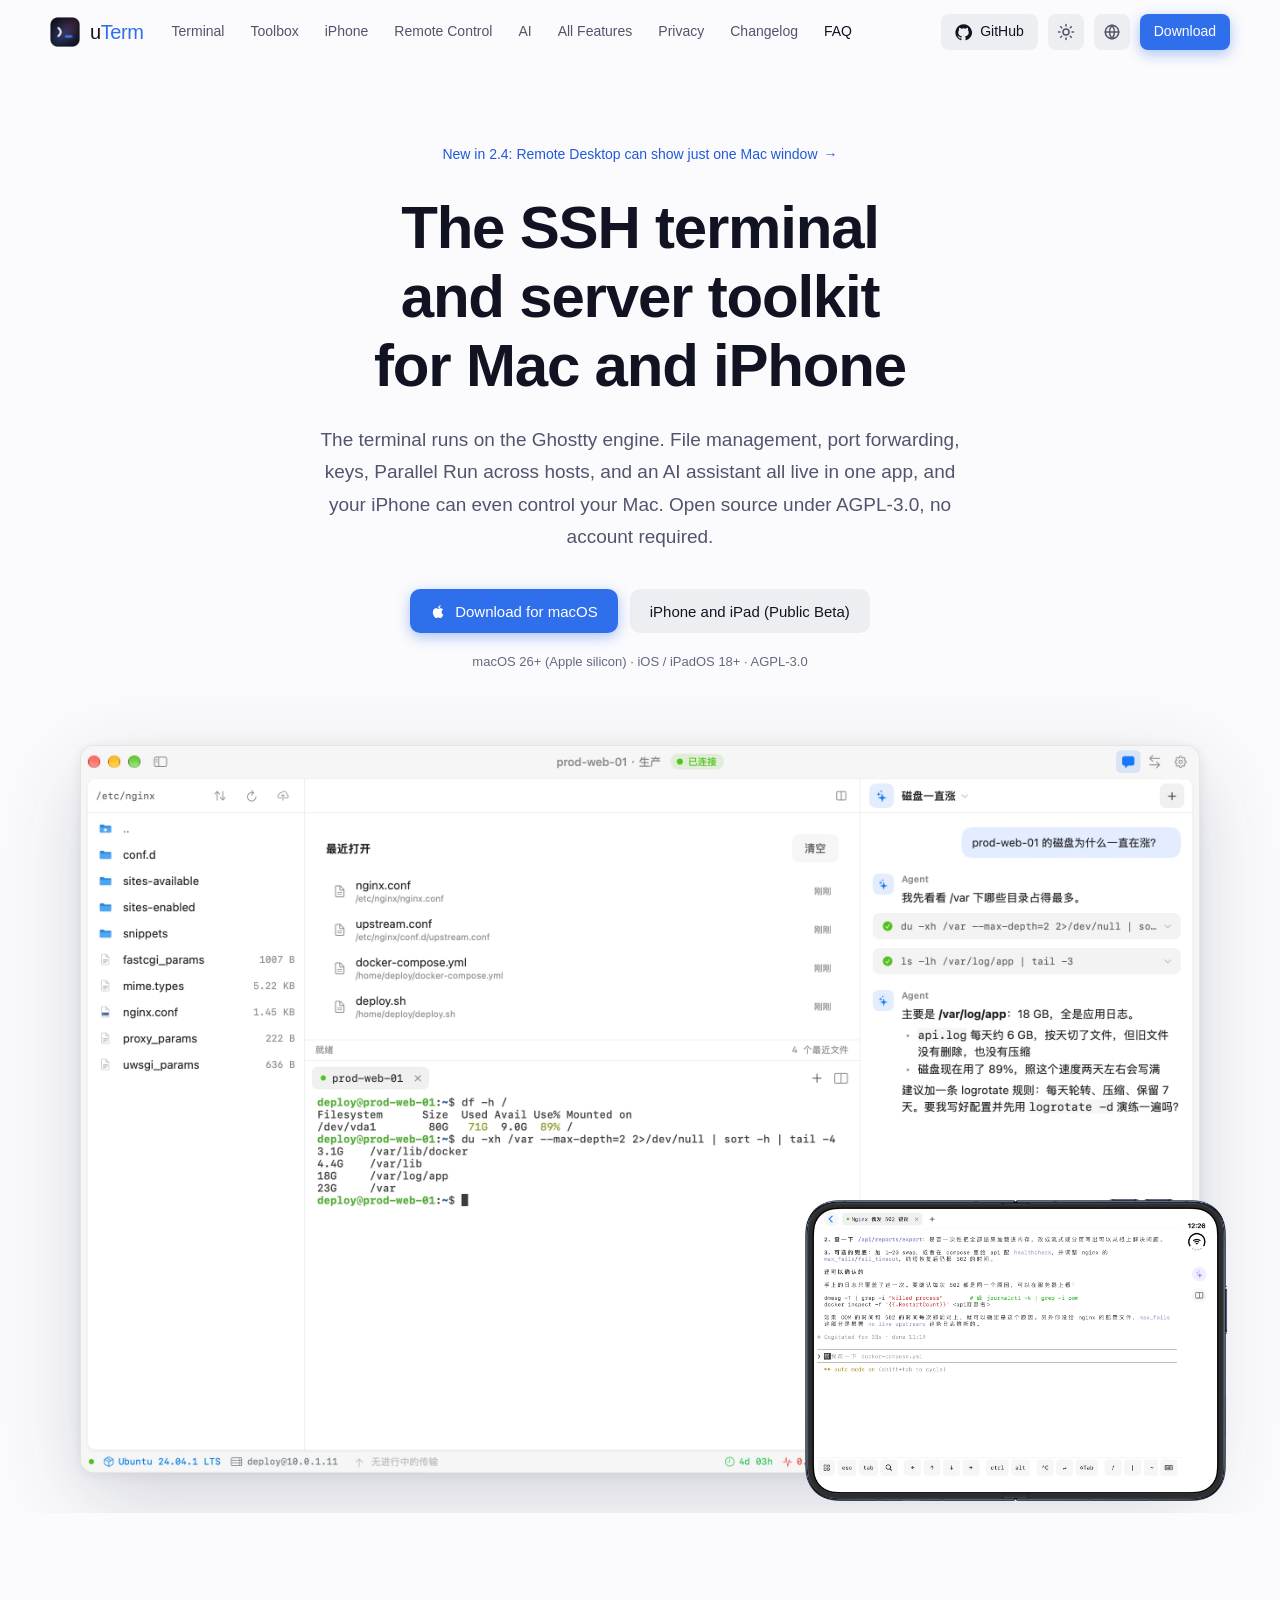
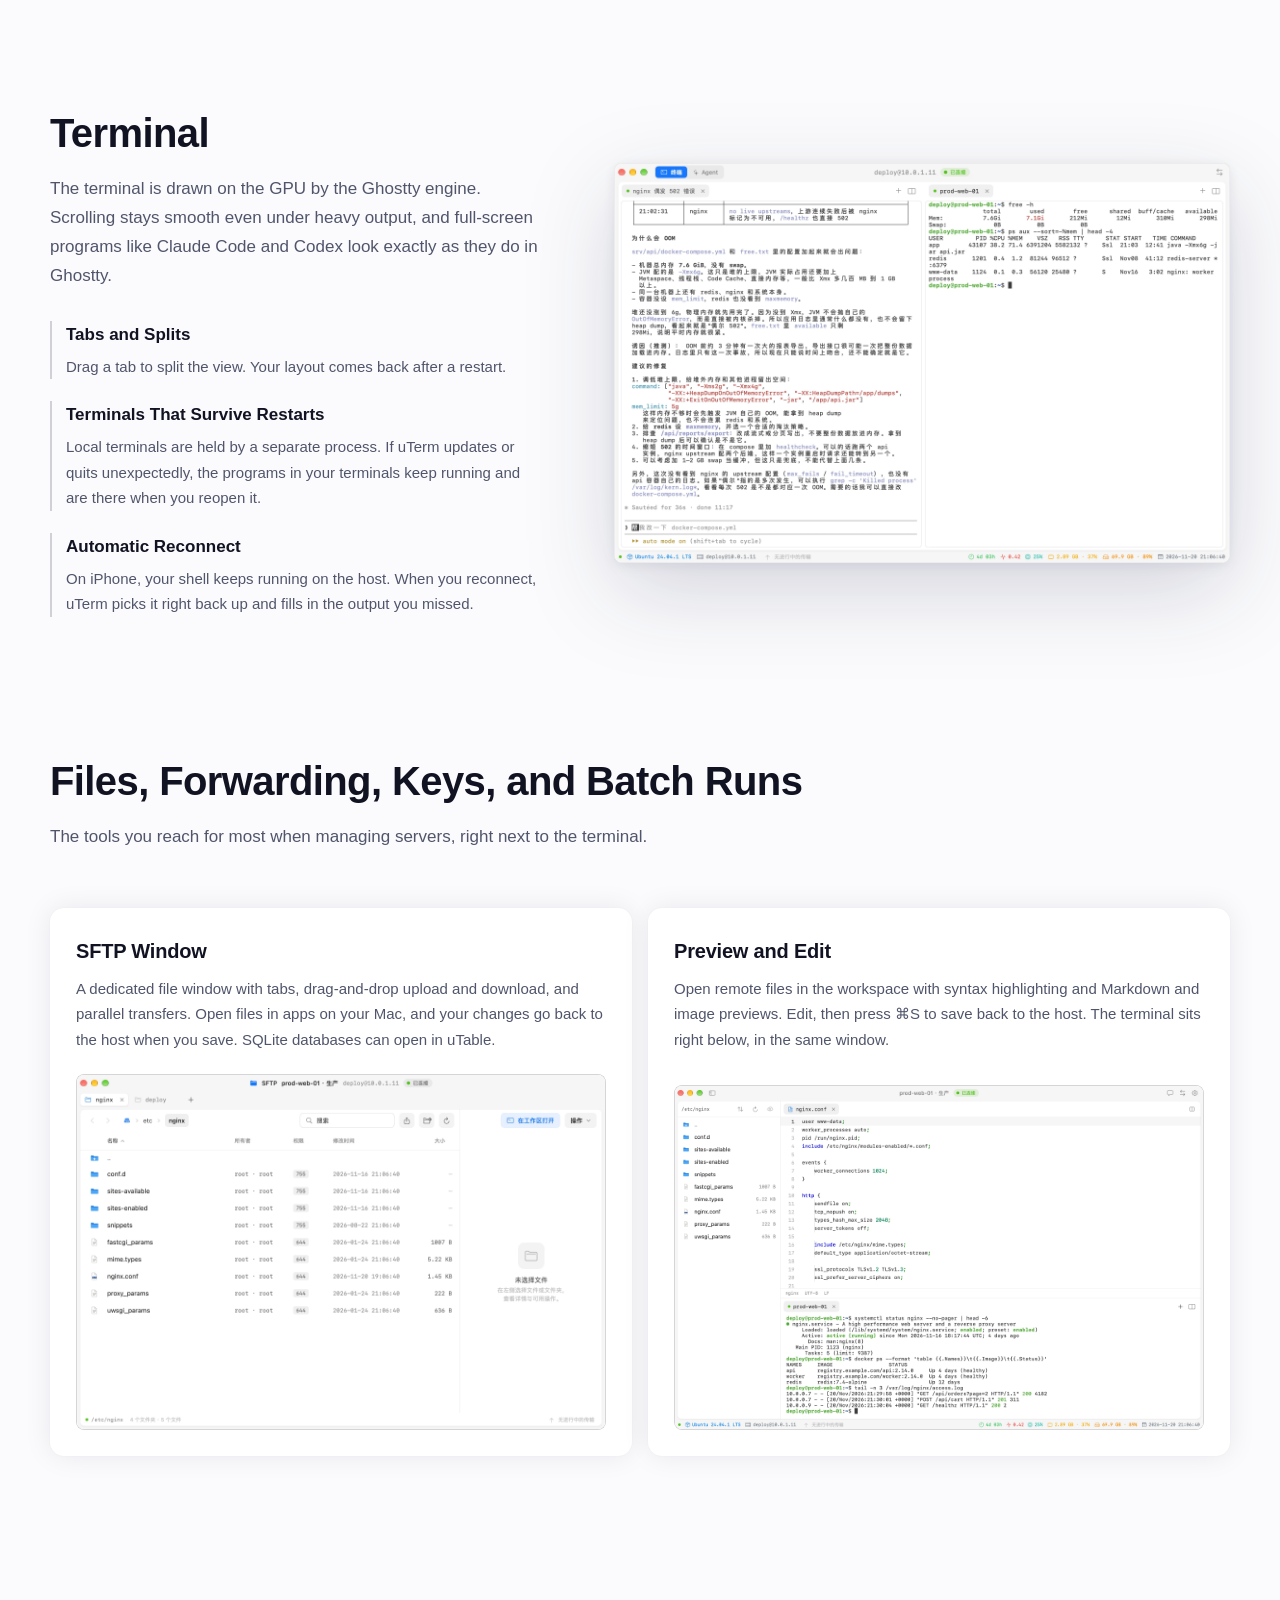
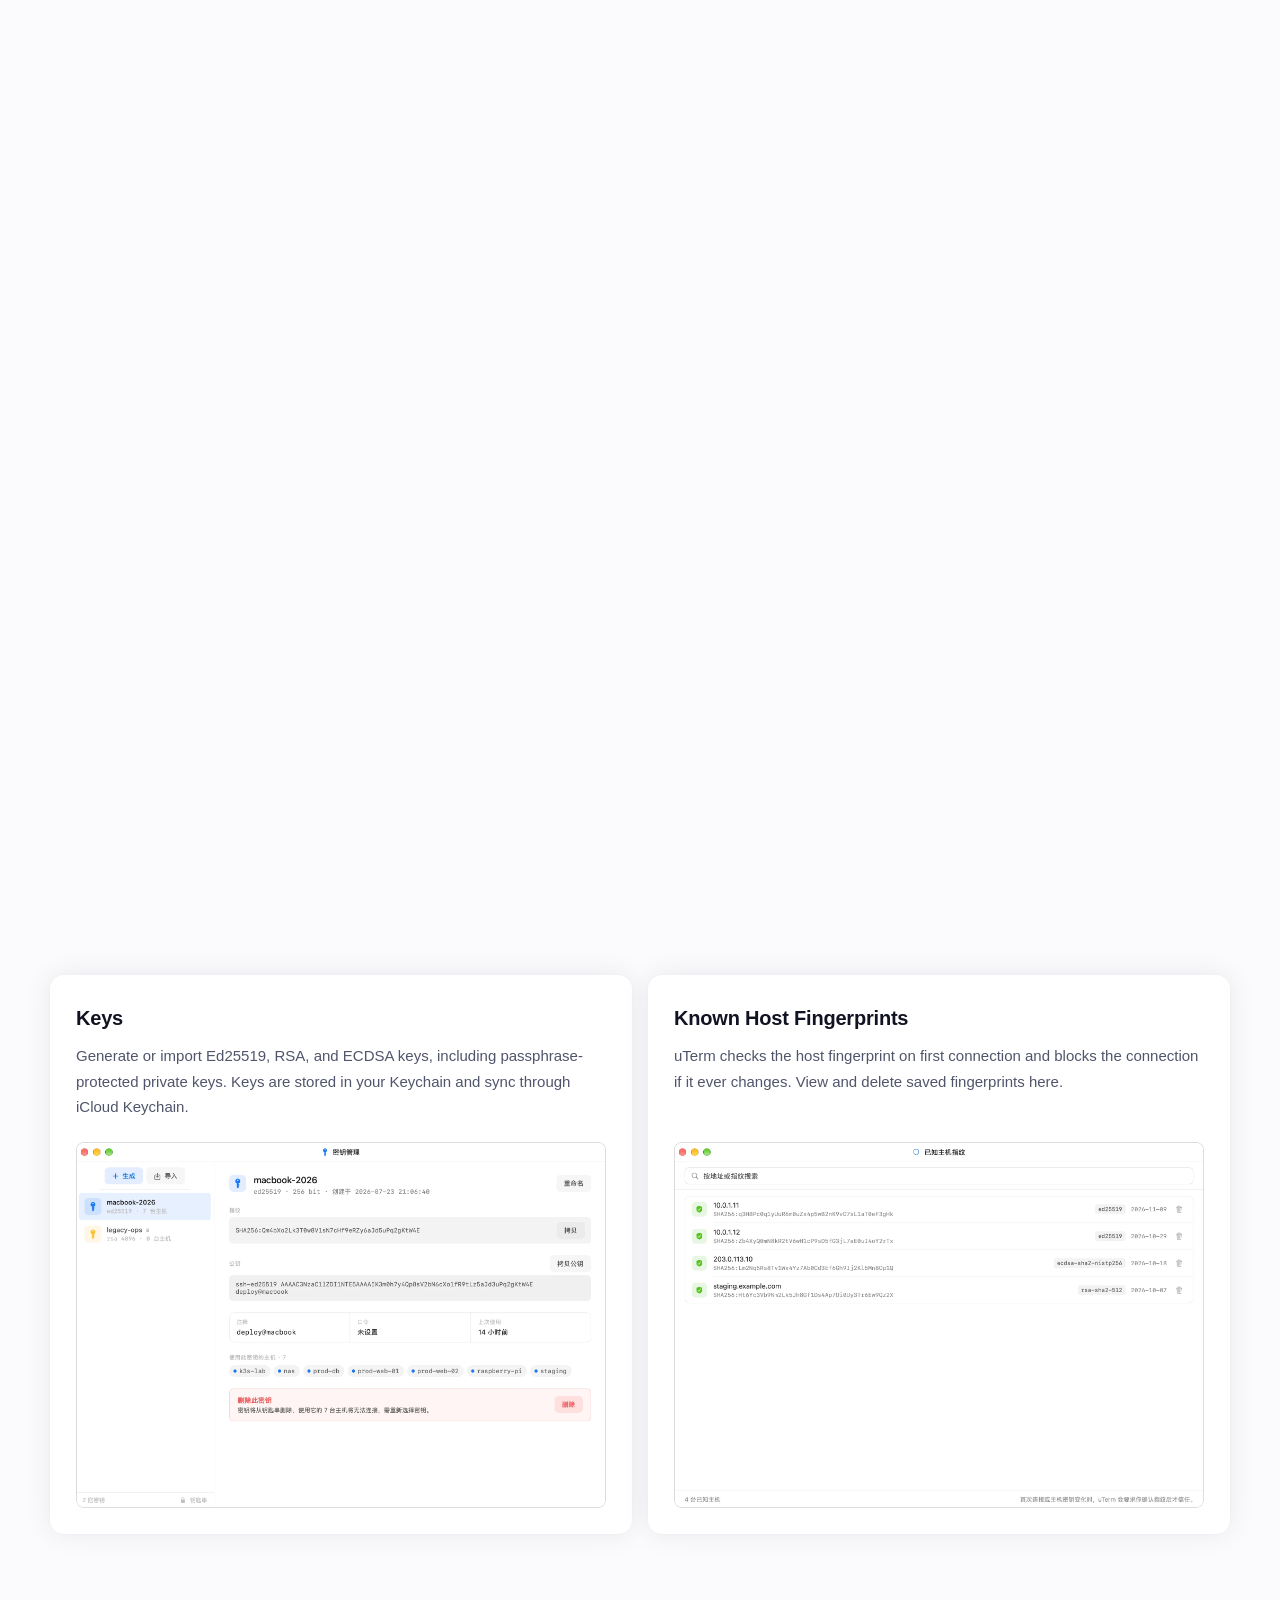
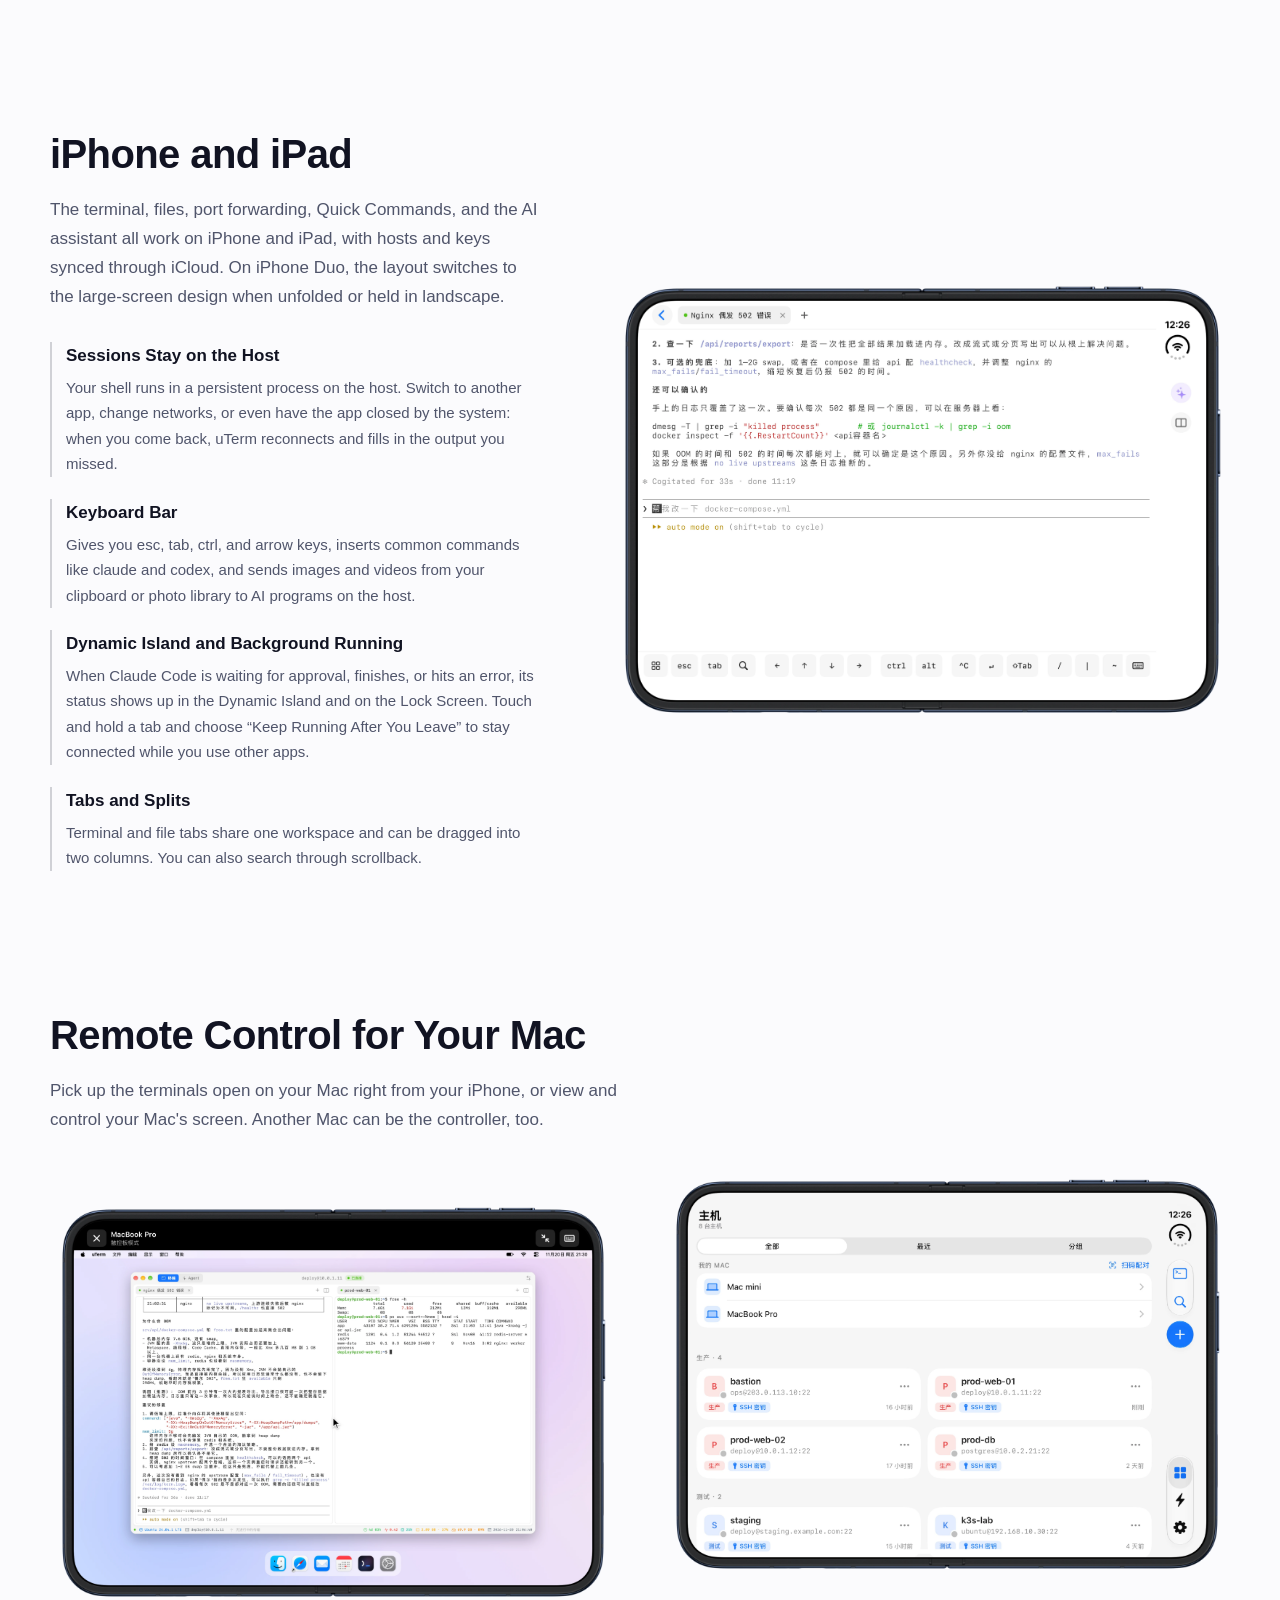
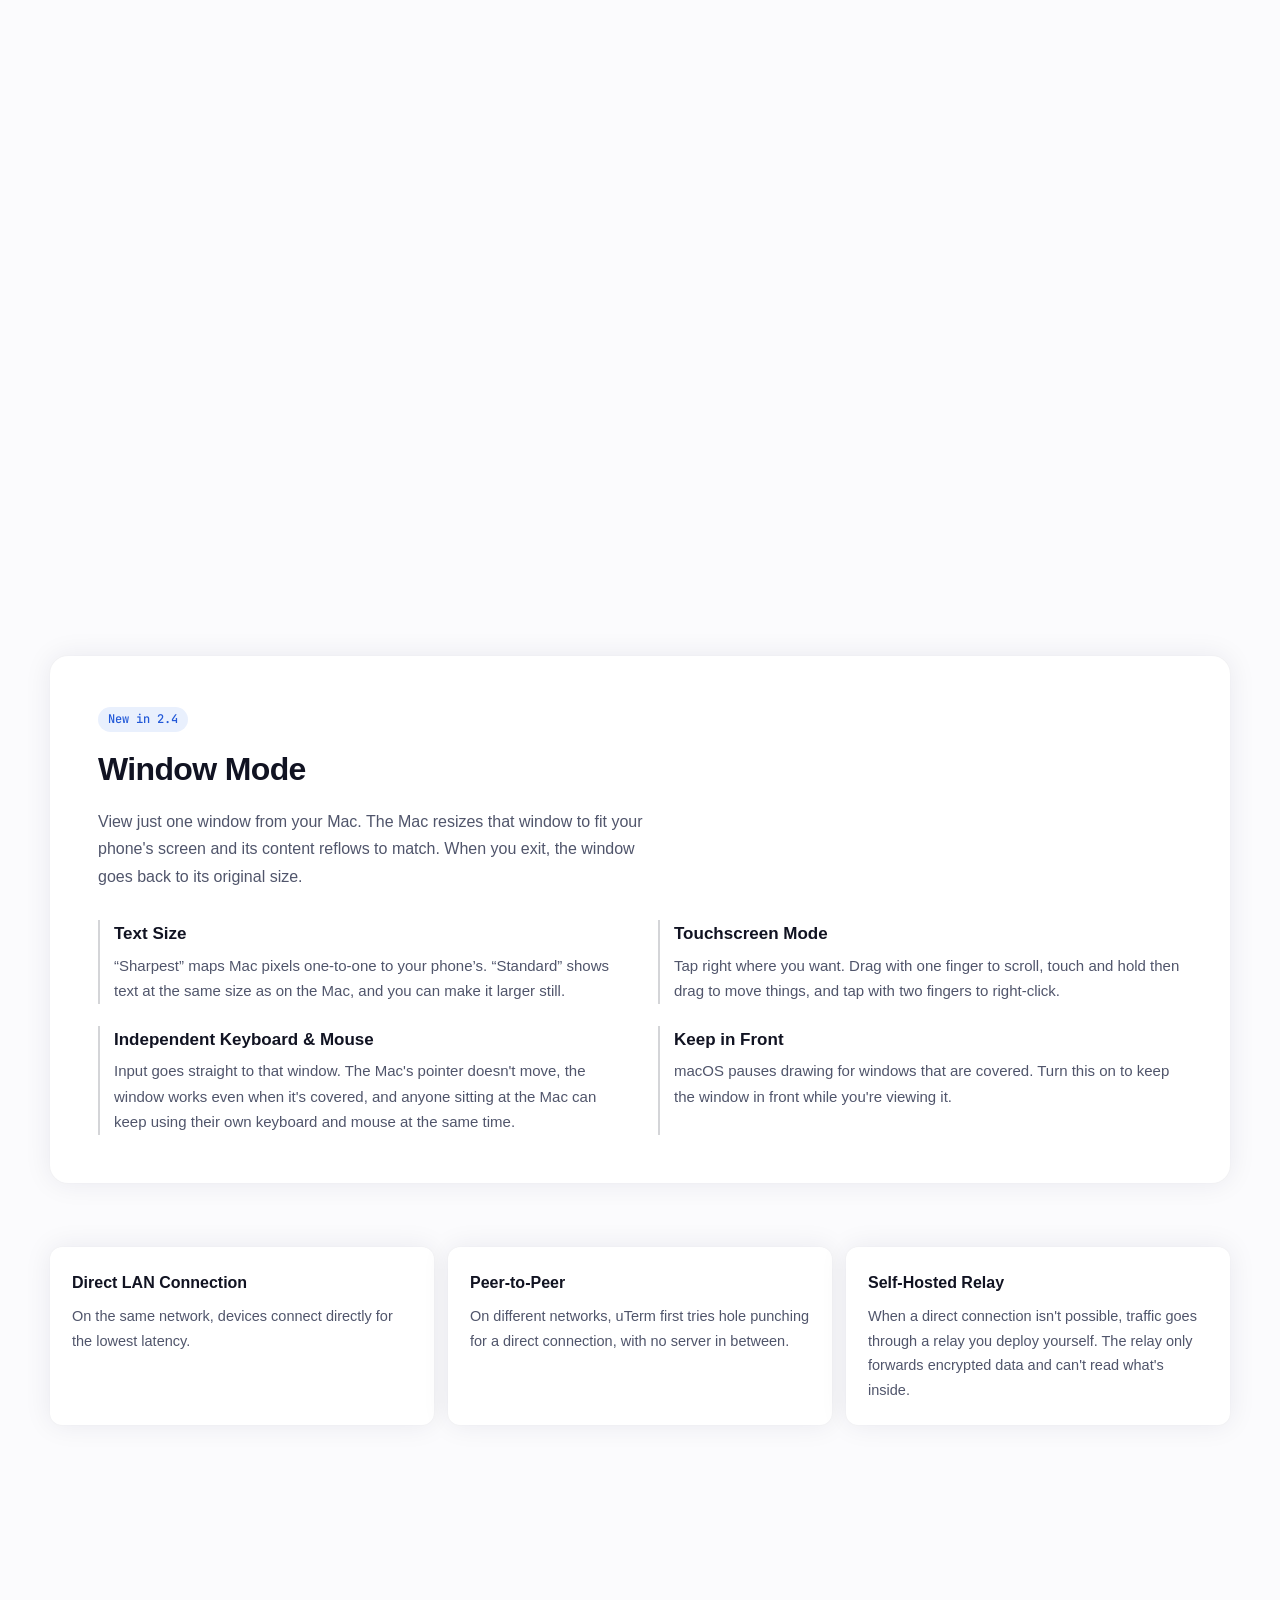
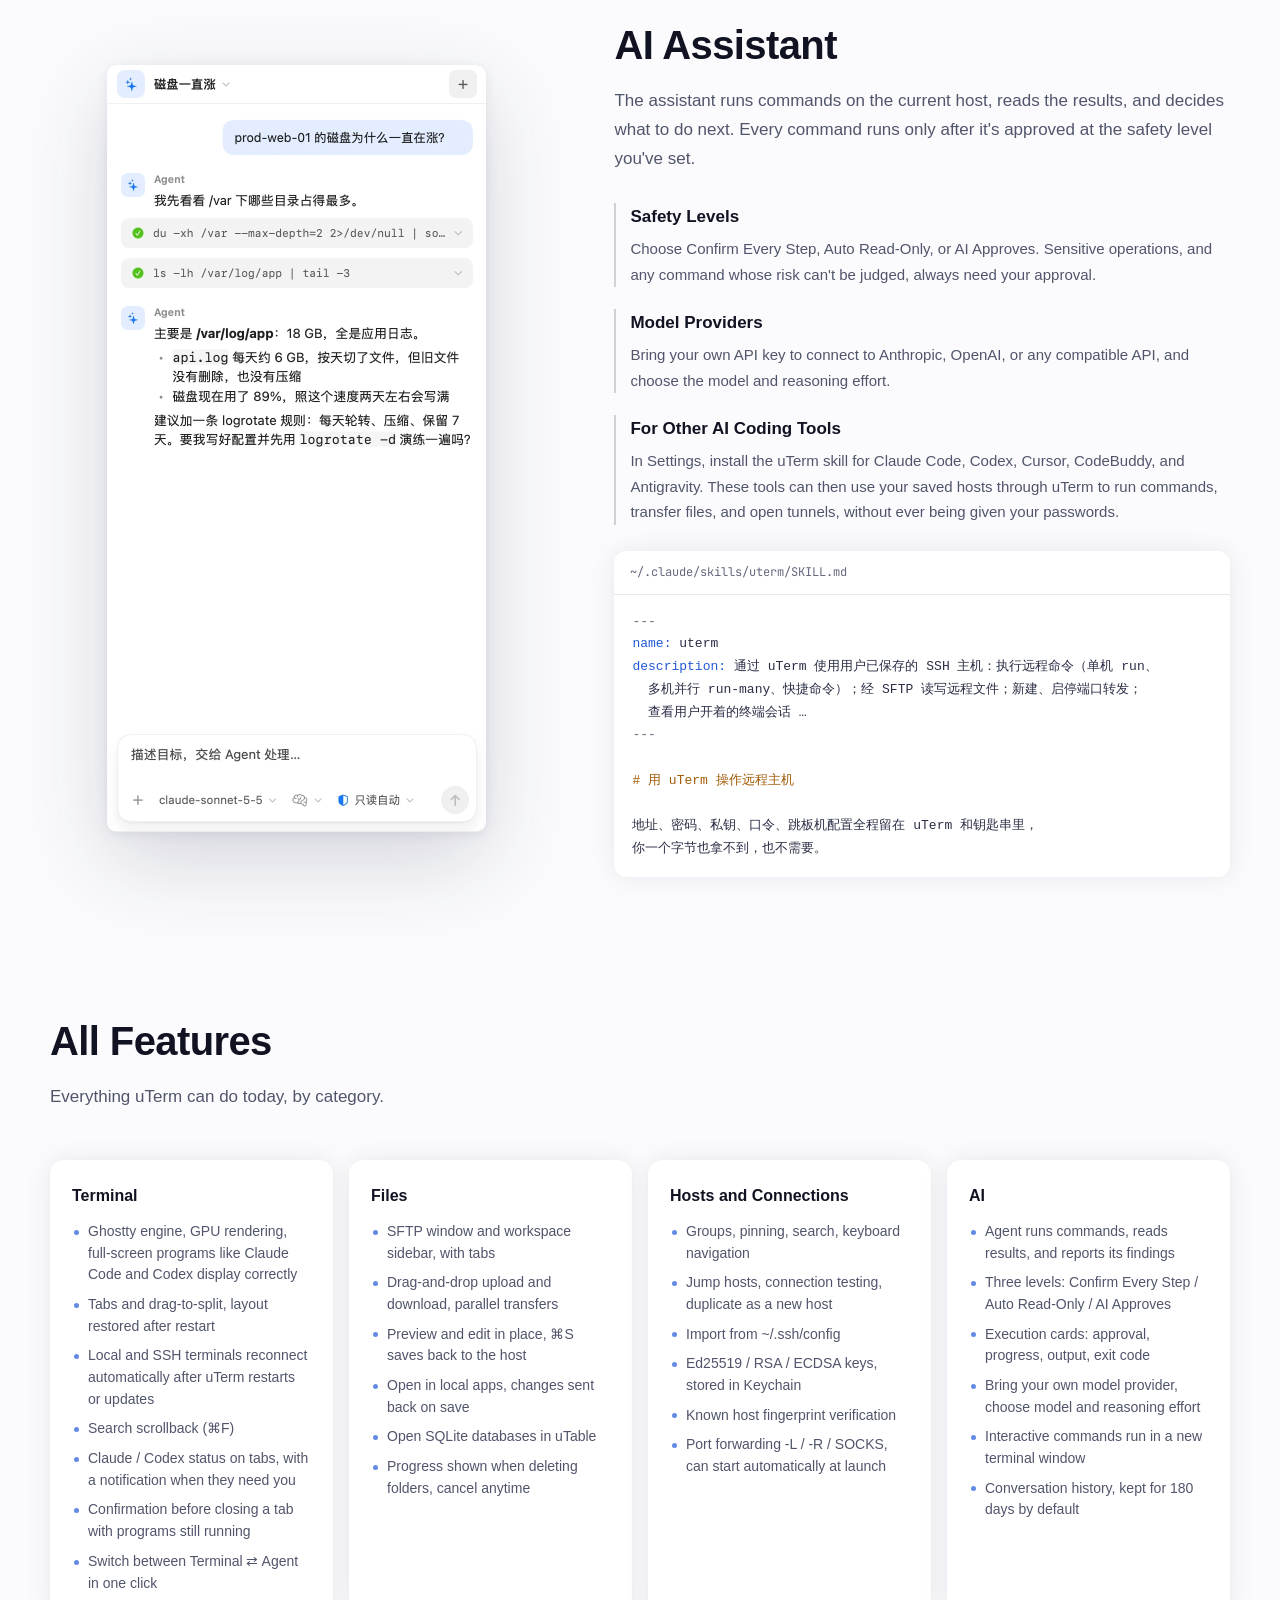
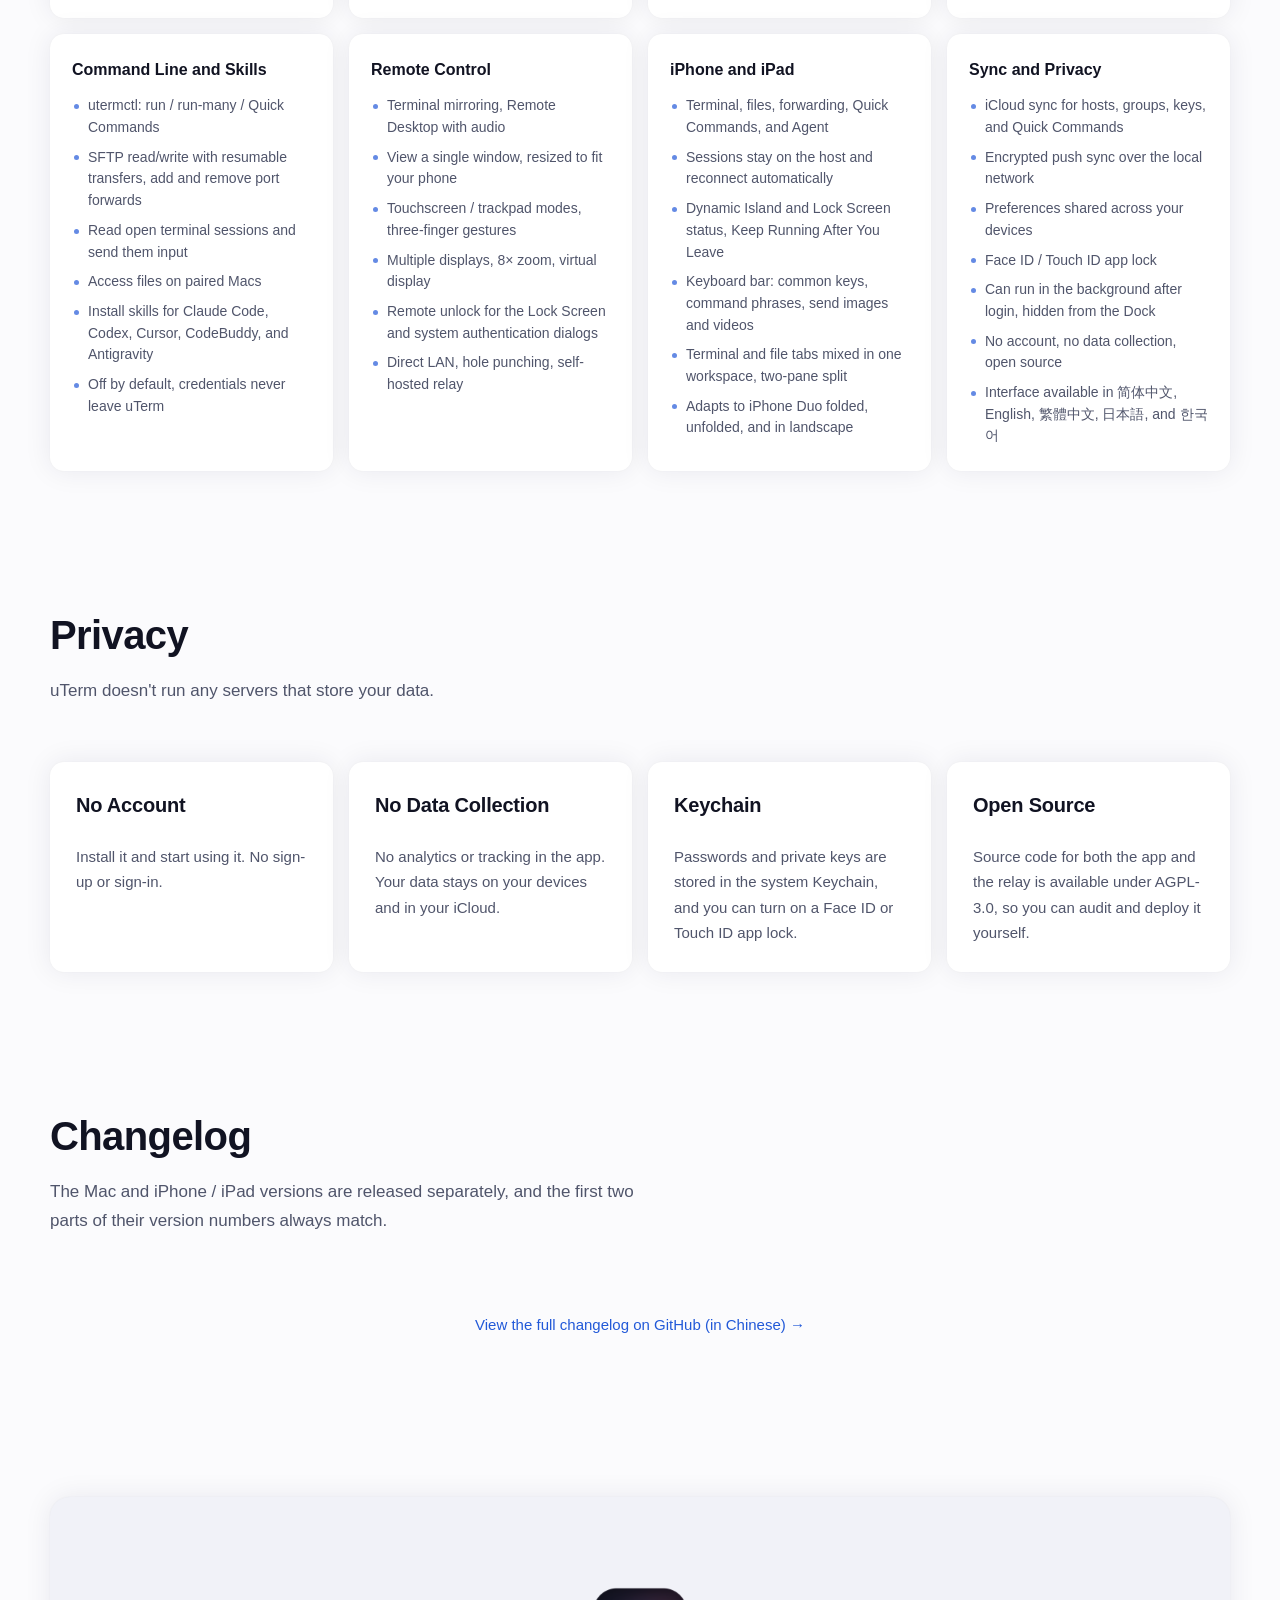
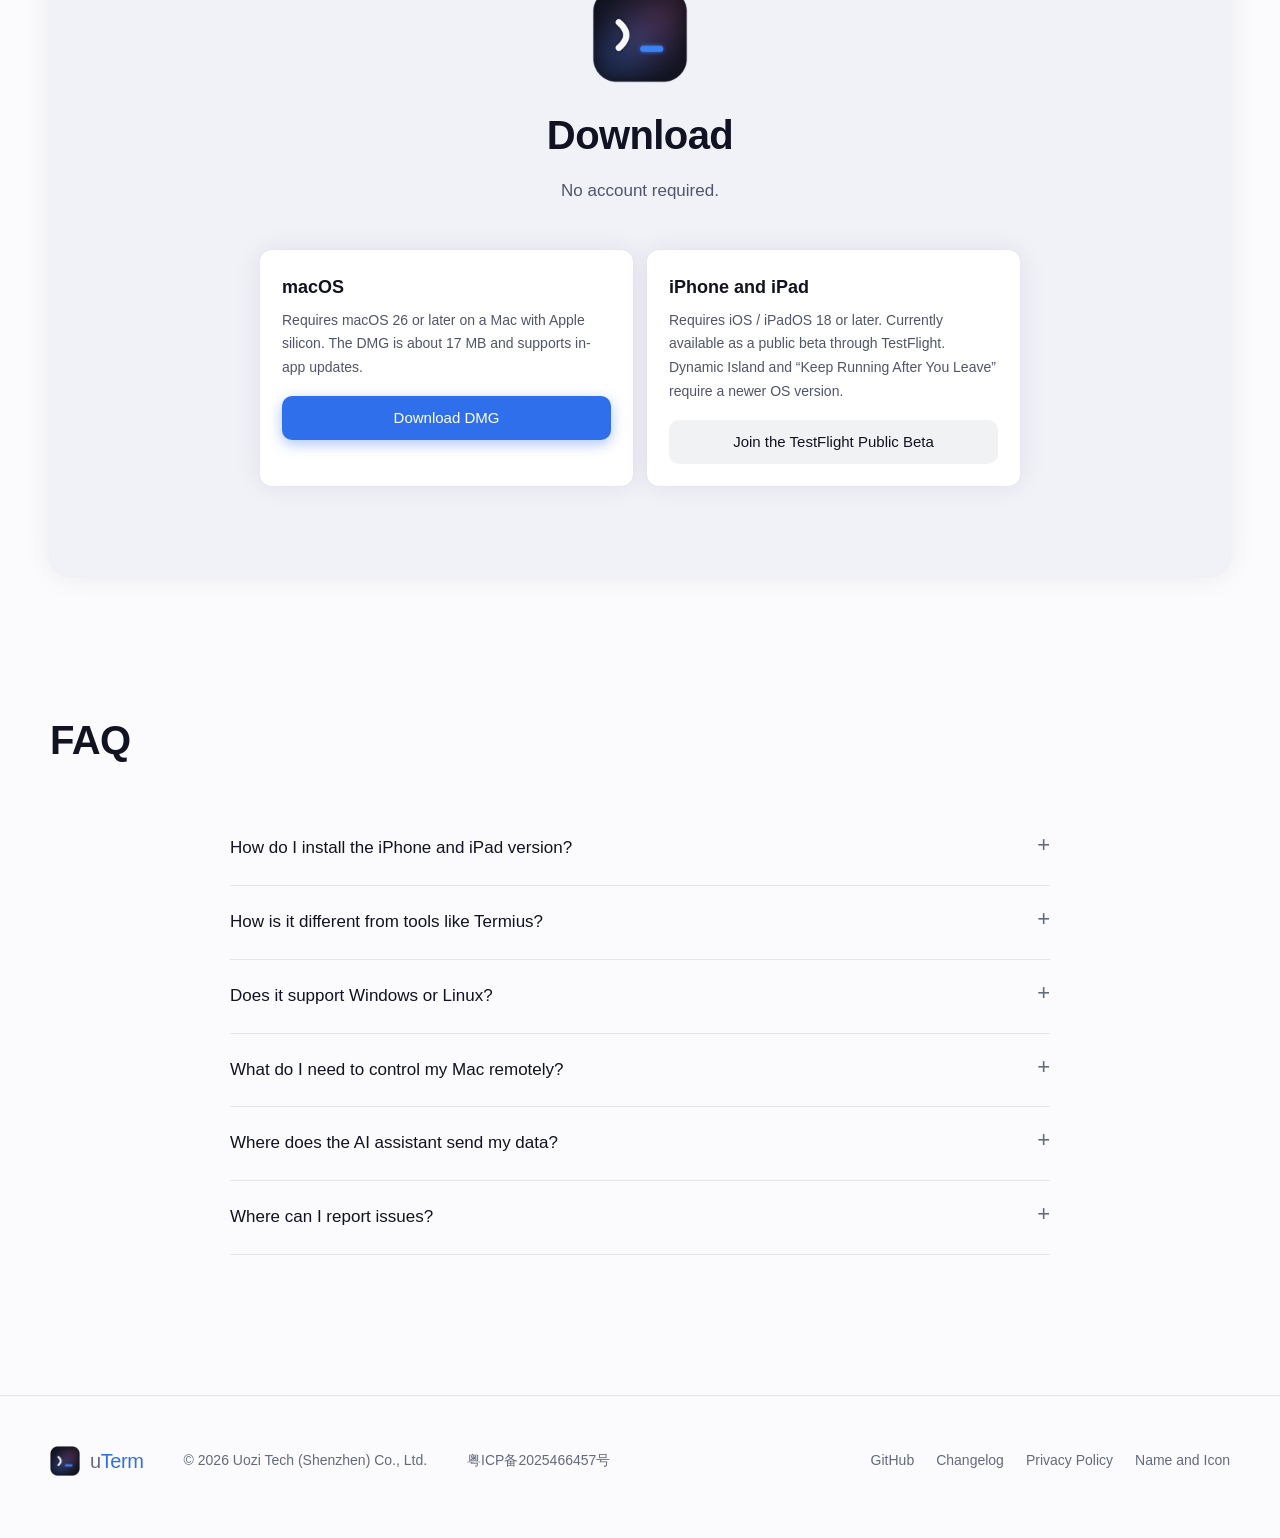
==== commit 1ccc4e5e: "样式表与脚本的缓存版本号升到 28（修机身底部被旧样式裁掉）" ====
--- a/en/index.html
+++ b/en/index.html
@@ -51,7 +51,7 @@
   <link rel="preconnect" href="https://fonts.googleapis.com">
   <link rel="preconnect" href="https://fonts.gstatic.com" crossorigin>
   <link href="https://fonts.googleapis.com/css2?family=JetBrains+Mono:wght@400;500;700&display=swap" rel="stylesheet">
-  <link rel="stylesheet" href="../styles.css?v=27">
+  <link rel="stylesheet" href="../styles.css?v=28">
 </head>
 <body>
 
@@ -433,6 +433,6 @@
   </div>
 </footer>
 
-<script src="../main.js?v=27"></script>
+<script src="../main.js?v=28"></script>
 </body>
 </html>
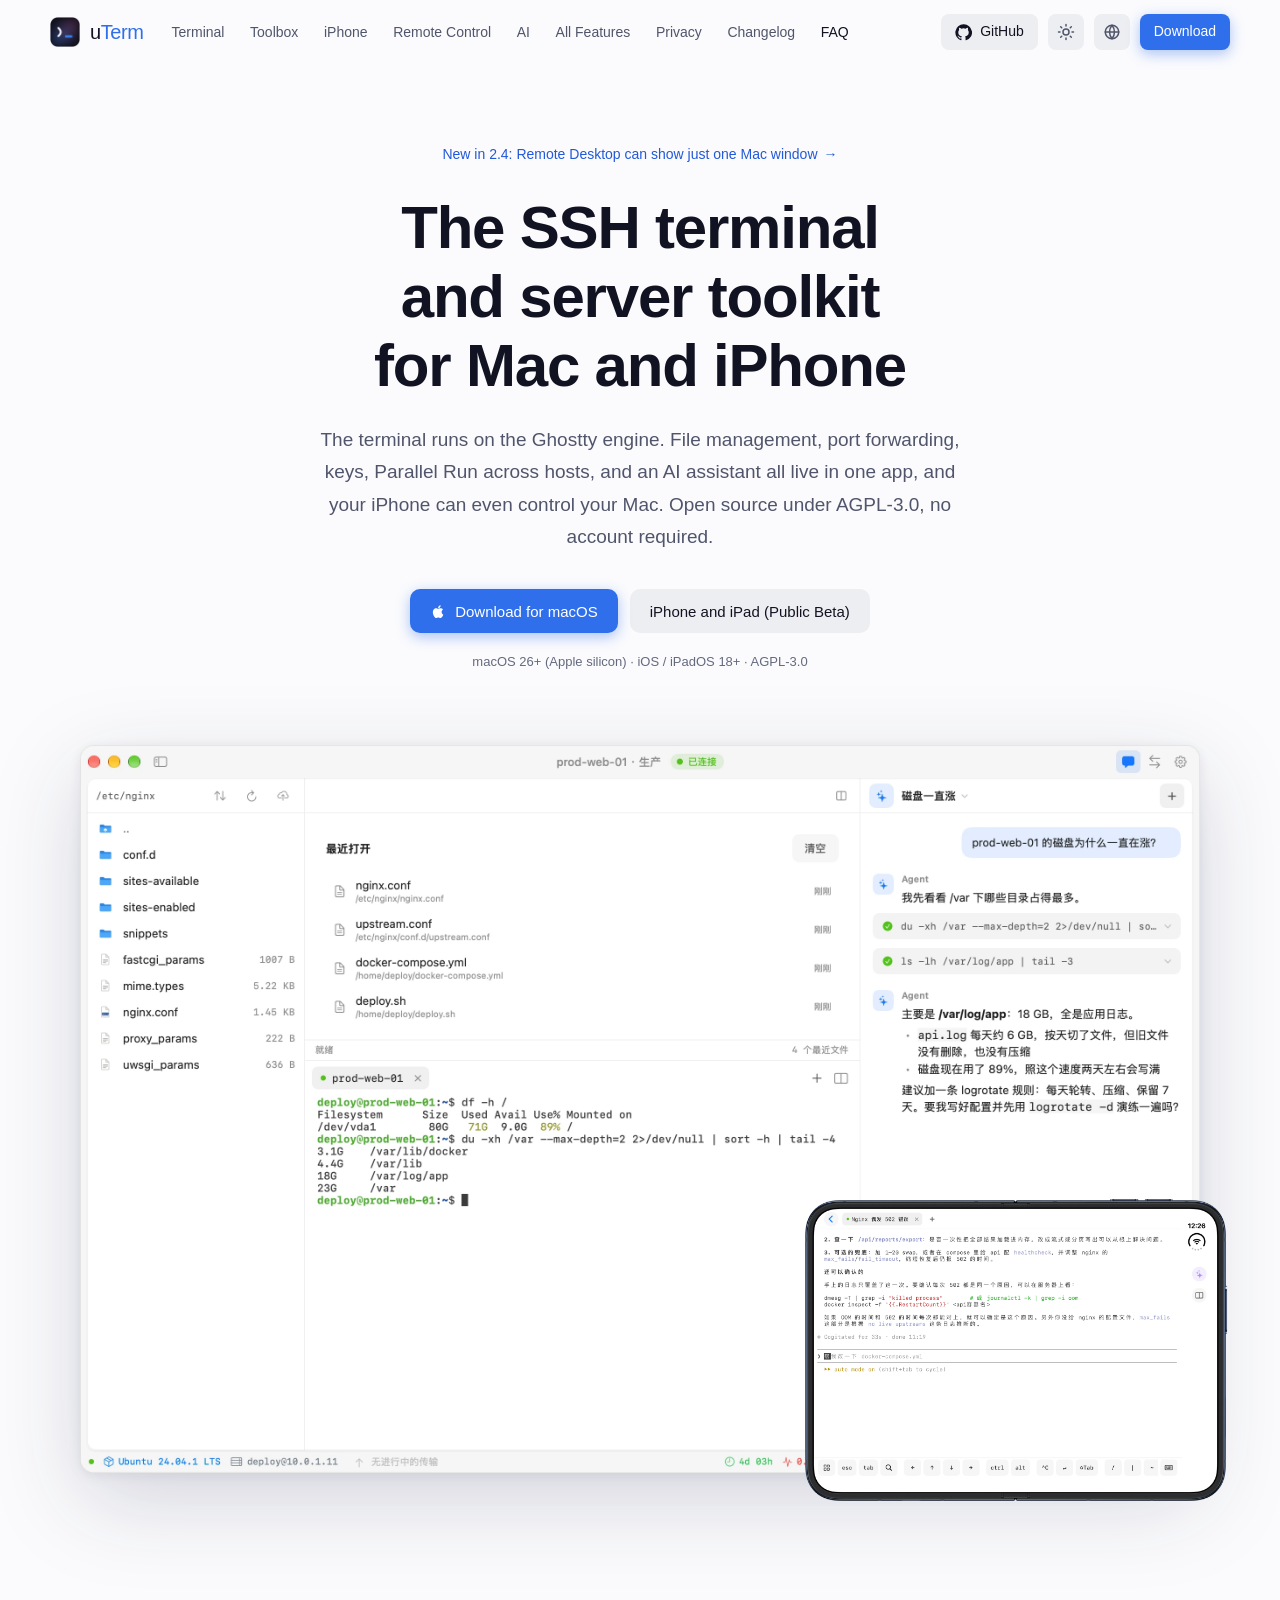
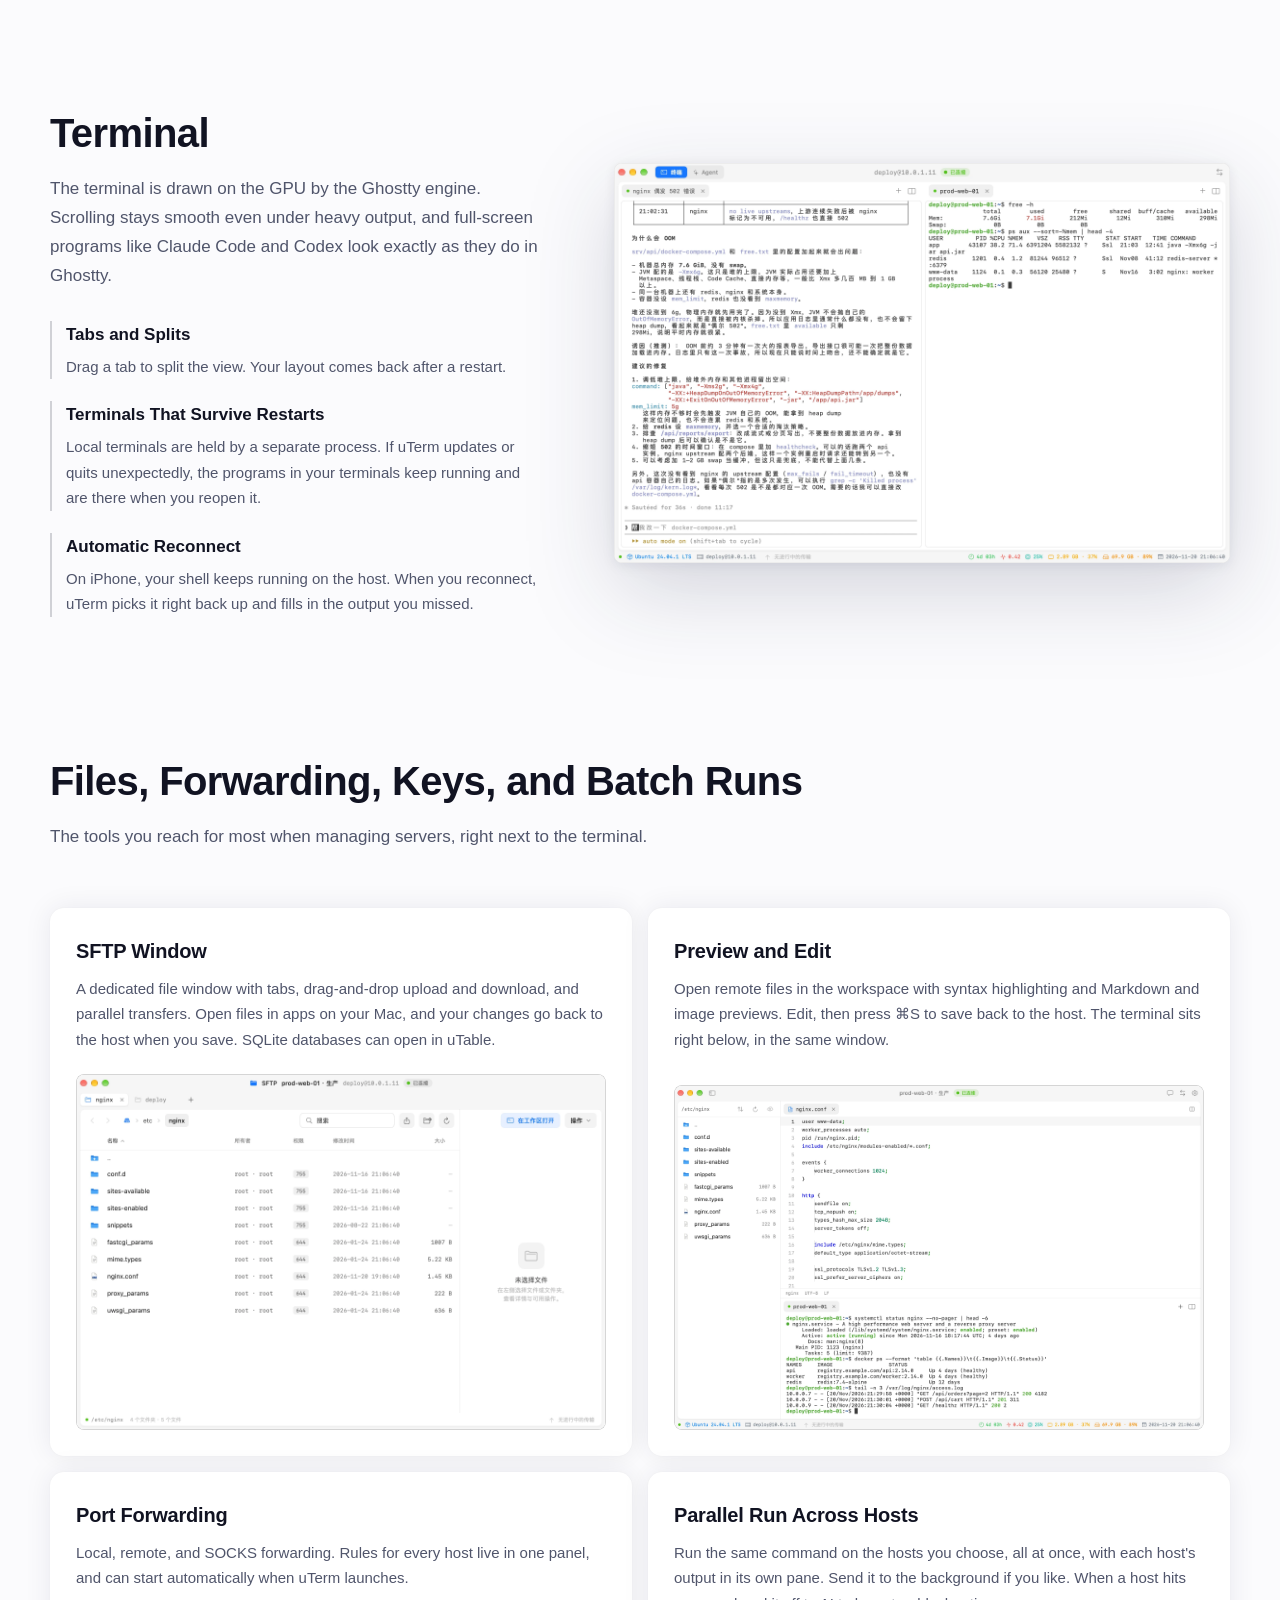
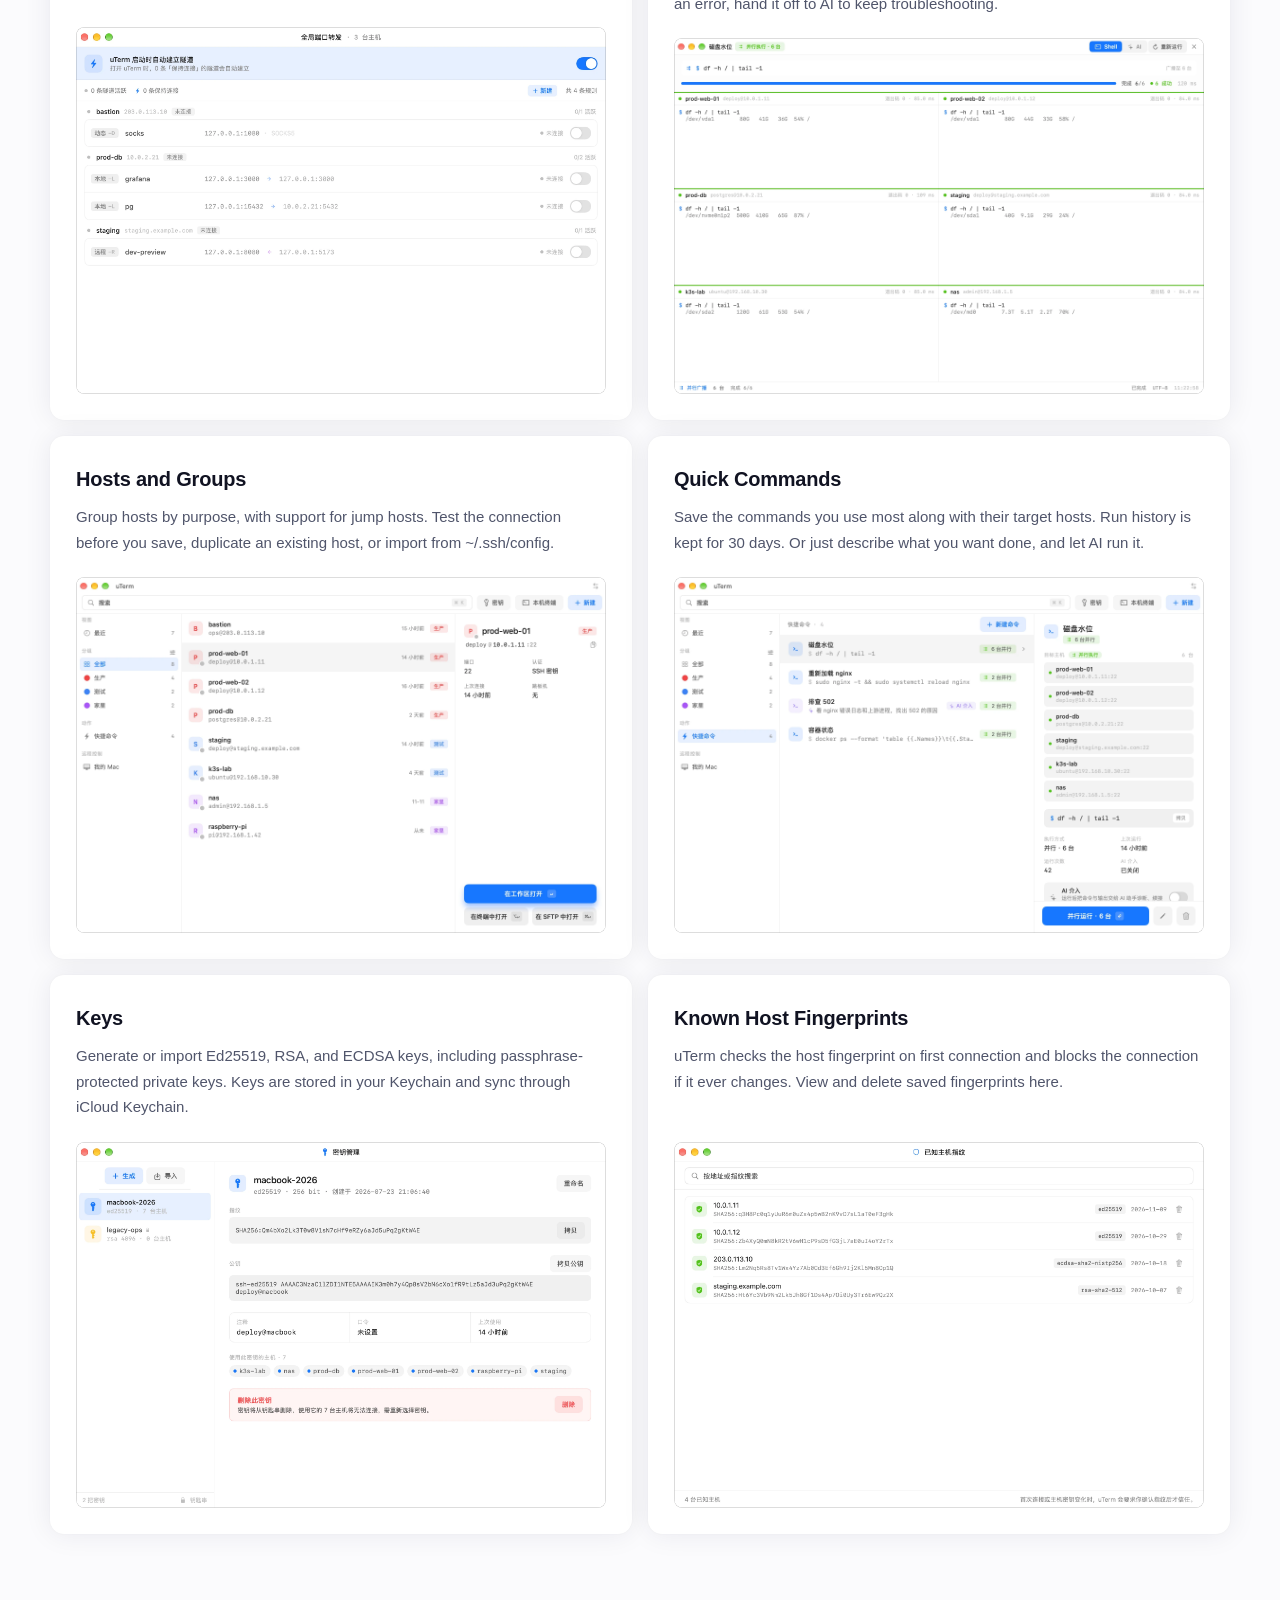
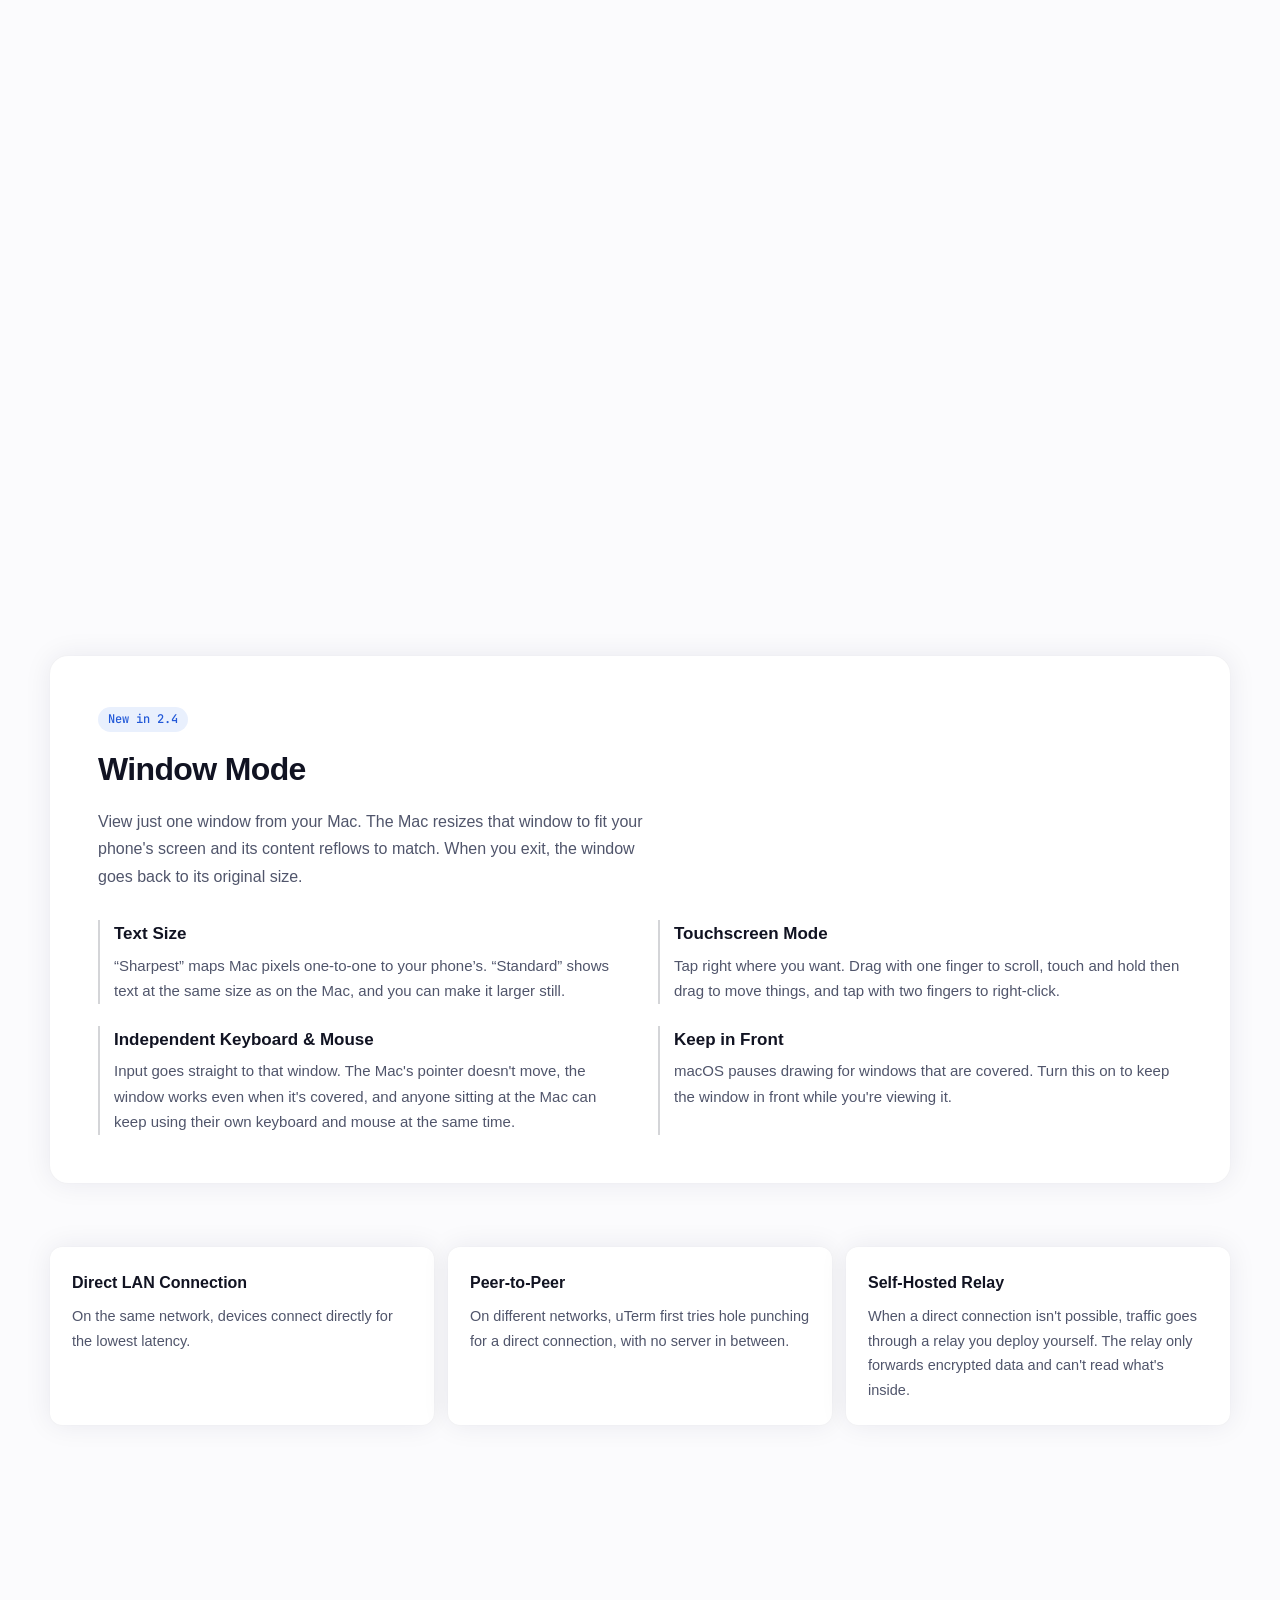
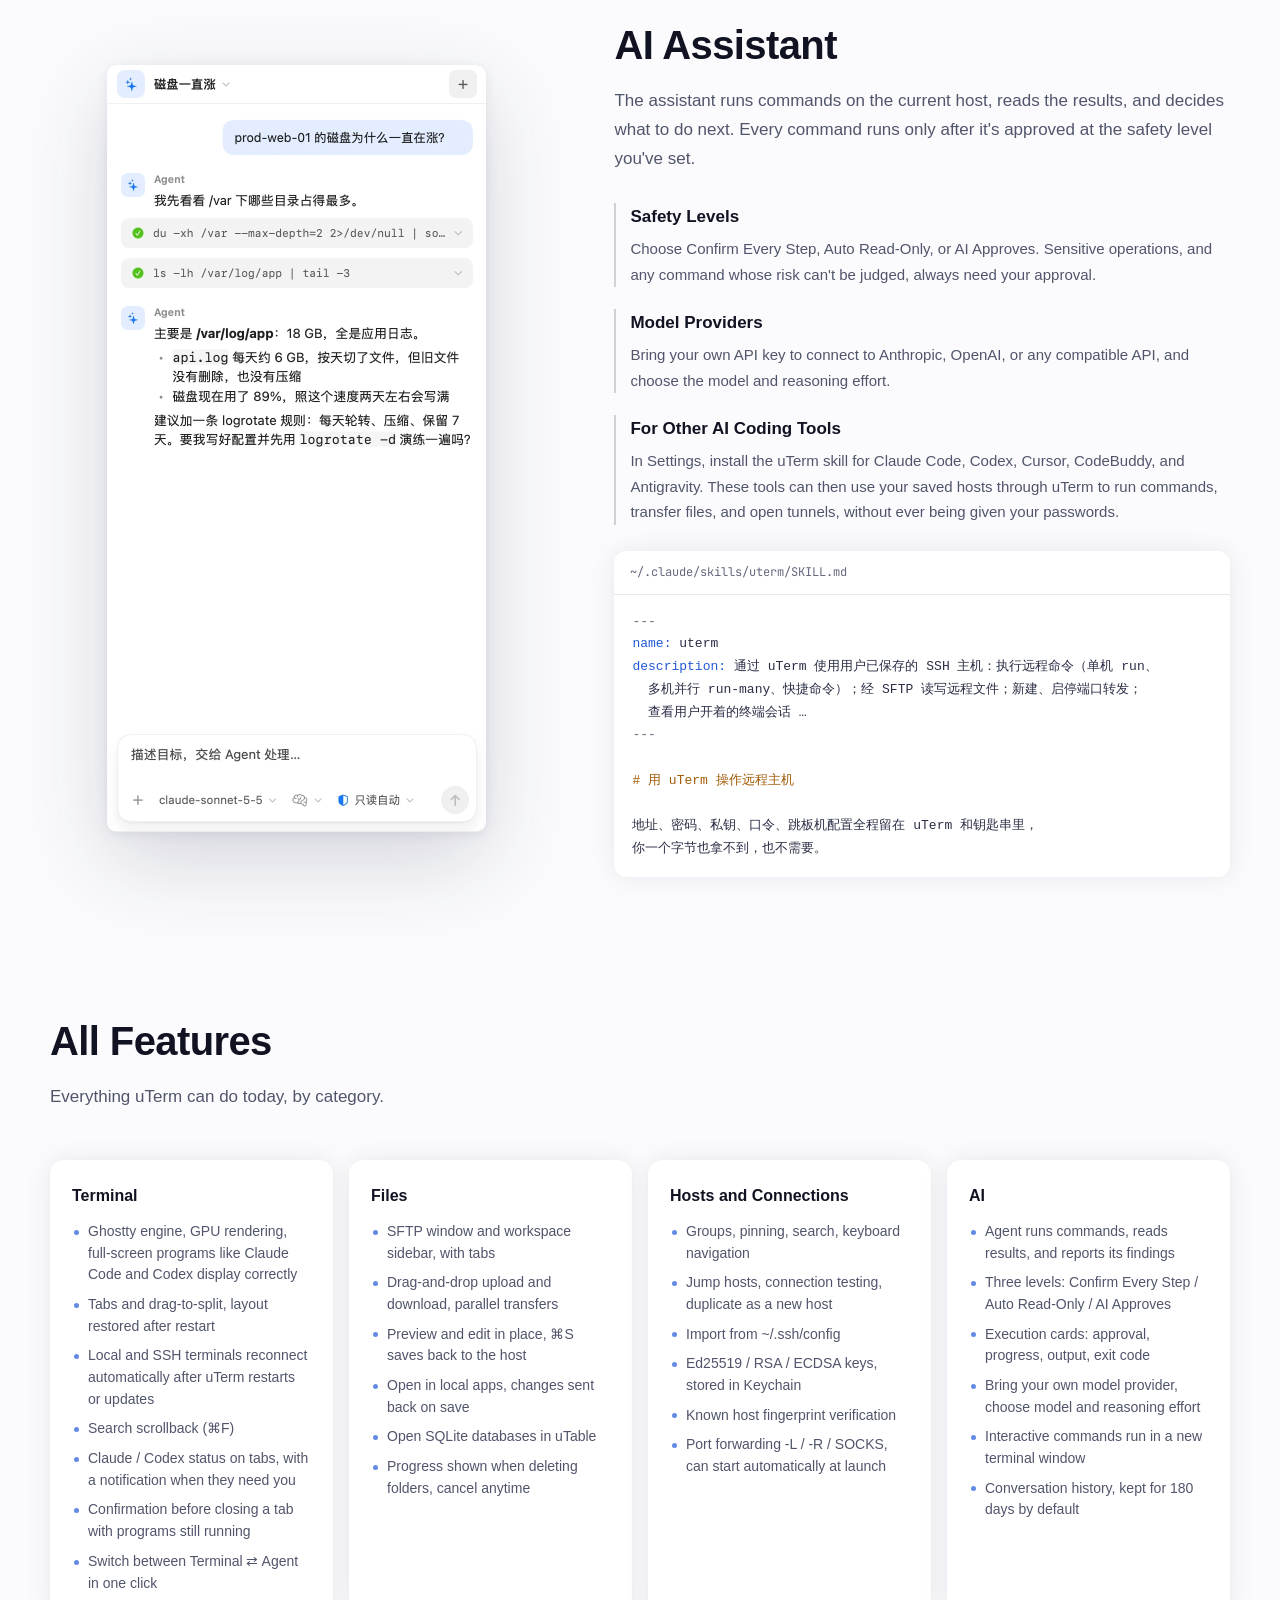
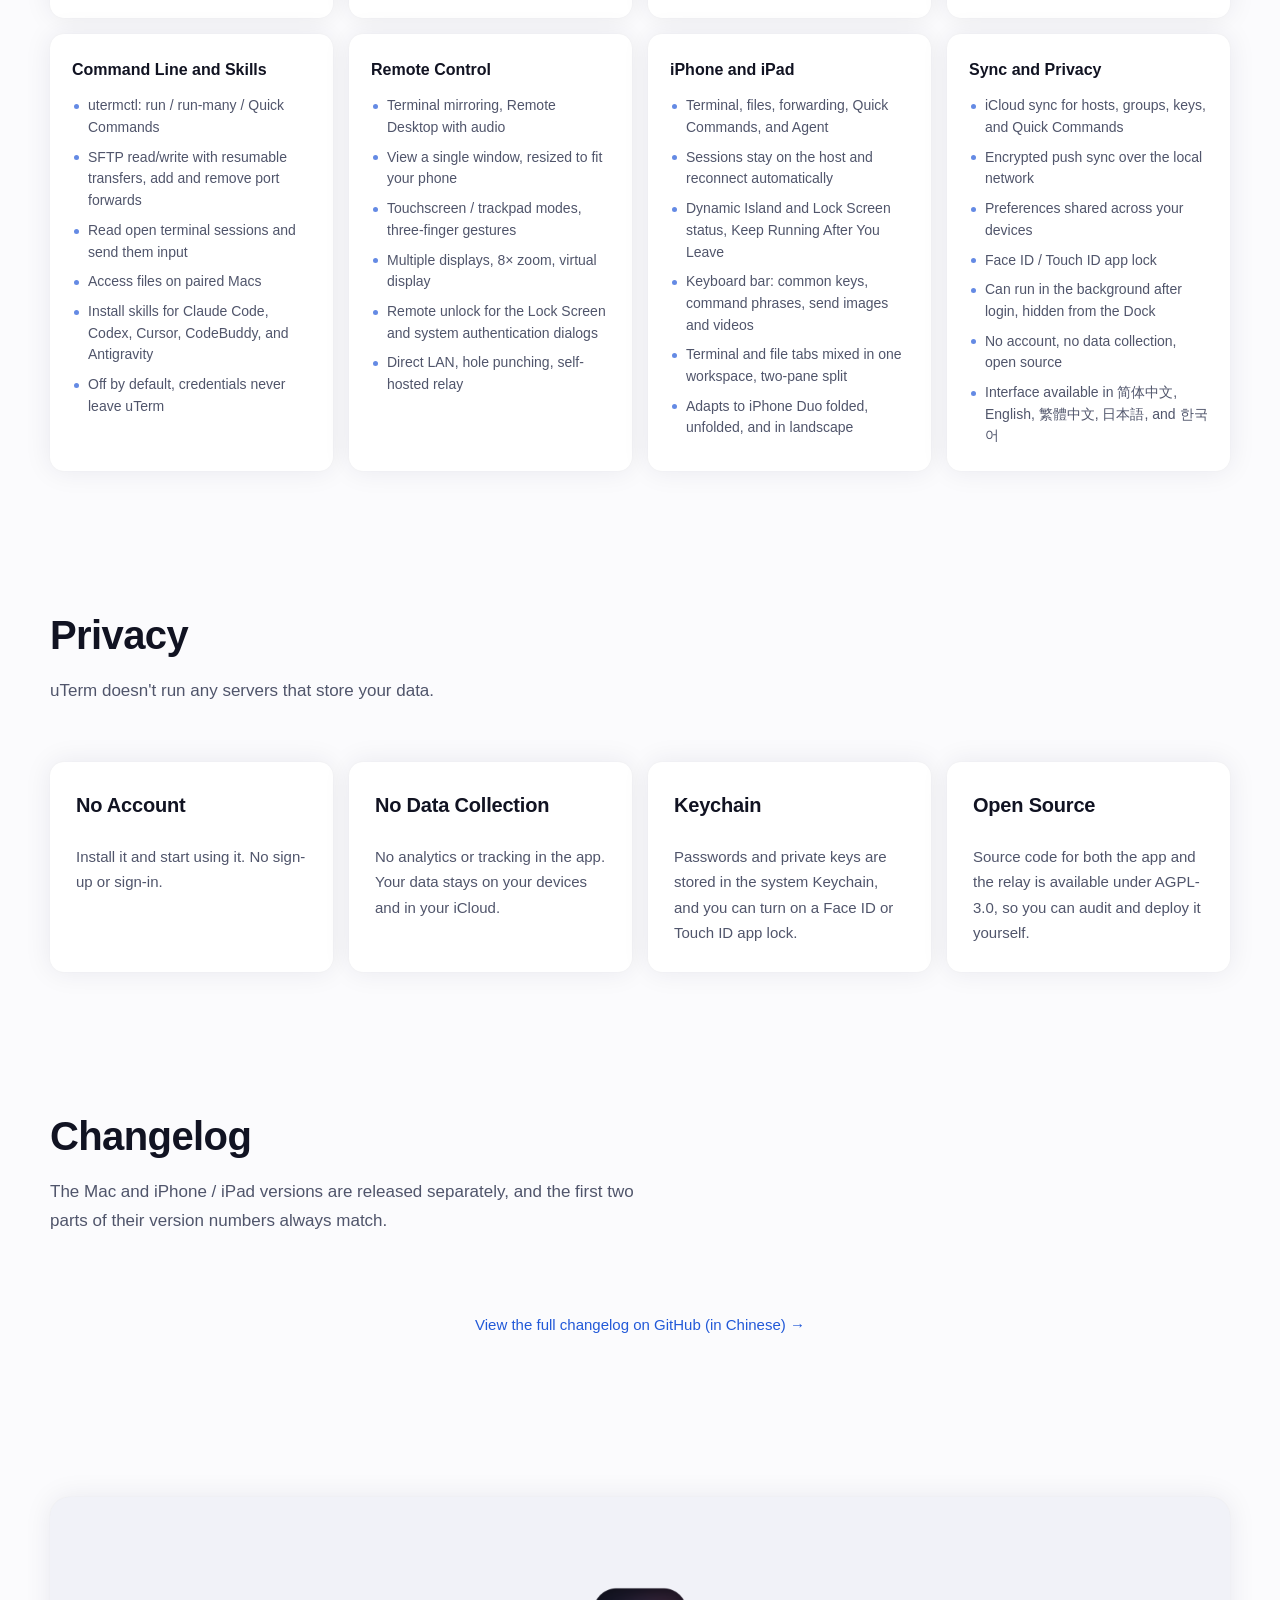
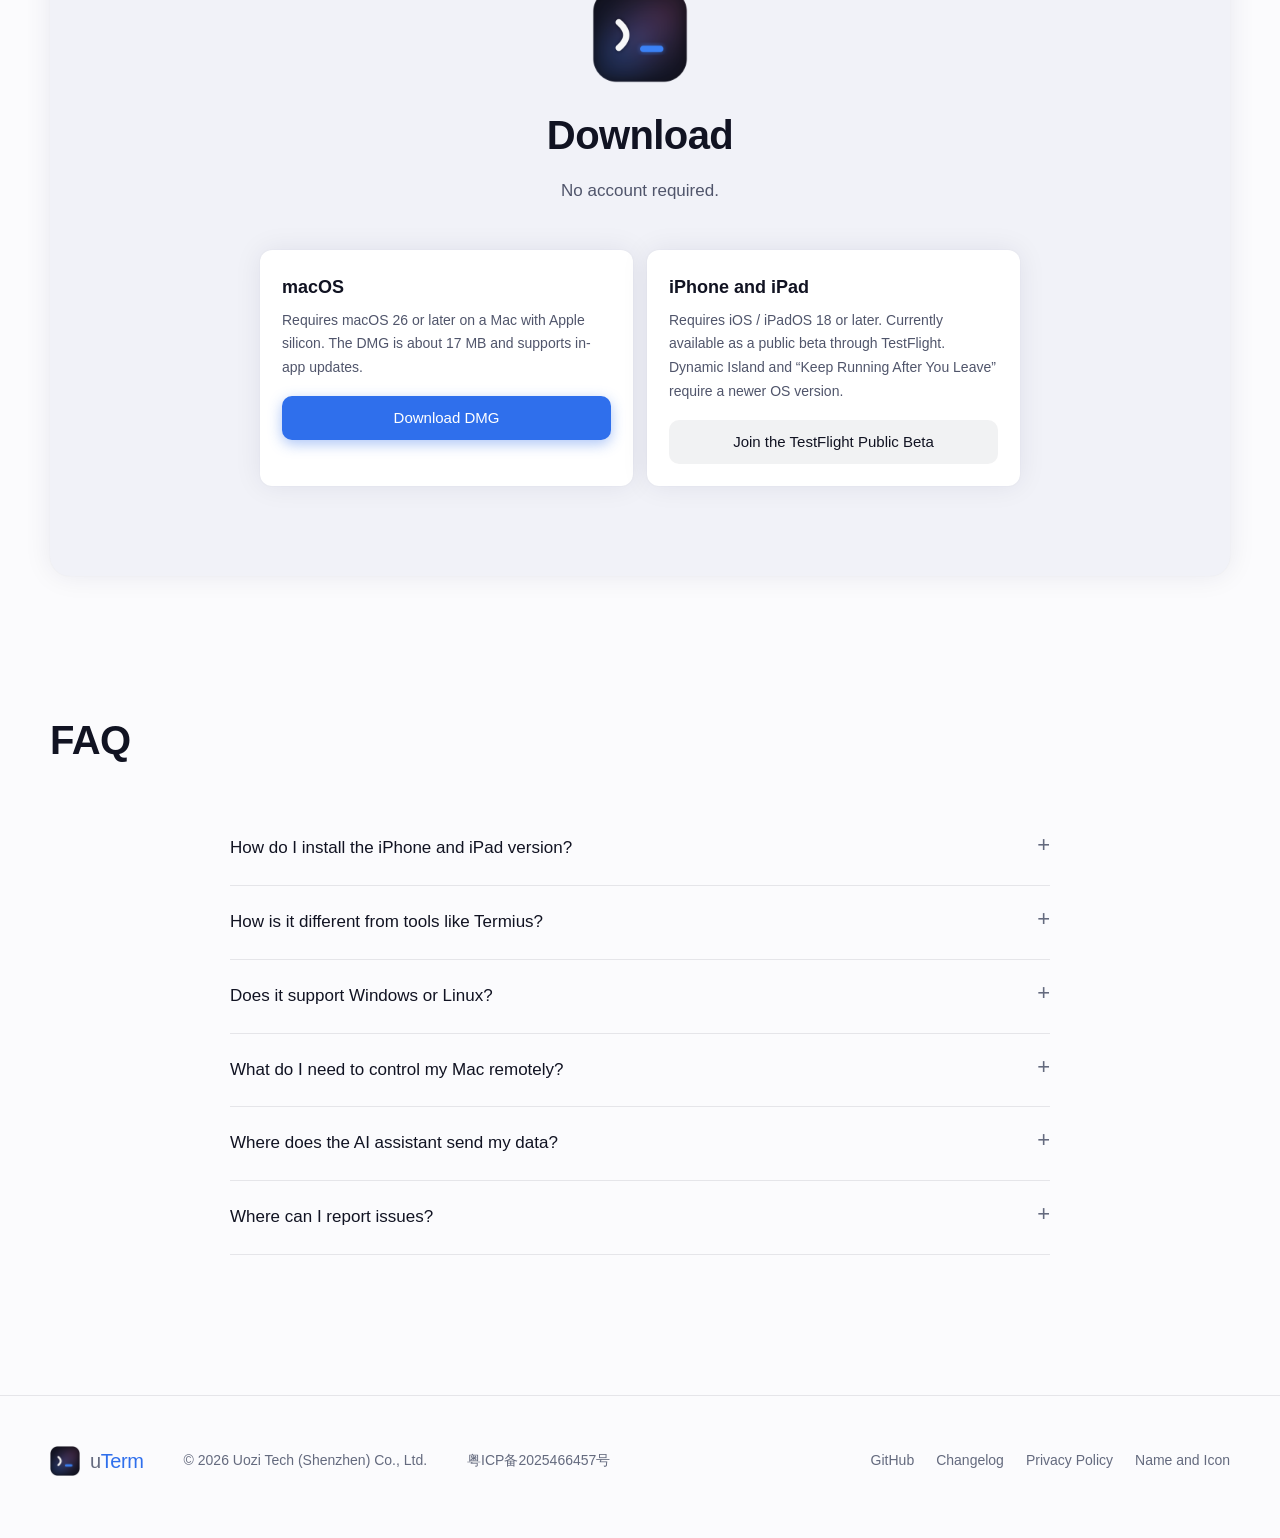
==== commit 2d2a424a: "语言菜单改成自绘；修首屏投影被截断、导航栏折行" ====
--- a/en/index.html
+++ b/en/index.html
@@ -51,7 +51,7 @@
   <link rel="preconnect" href="https://fonts.googleapis.com">
   <link rel="preconnect" href="https://fonts.gstatic.com" crossorigin>
   <link href="https://fonts.googleapis.com/css2?family=JetBrains+Mono:wght@400;500;700&display=swap" rel="stylesheet">
-  <link rel="stylesheet" href="../styles.css?v=28">
+  <link rel="stylesheet" href="../styles.css?v=29">
 </head>
 <body>
 
@@ -81,16 +81,18 @@
         <svg class="sun" viewBox="0 0 24 24" fill="none" stroke="currentColor" stroke-width="2" stroke-linecap="round" aria-hidden="true"><circle cx="12" cy="12" r="4"/><path d="M12 2v2M12 20v2M4.9 4.9l1.4 1.4M17.7 17.7l1.4 1.4M2 12h2M20 12h2M4.9 19.1l1.4-1.4M17.7 6.3l1.4-1.4"/></svg>
         <svg class="moon" viewBox="0 0 24 24" fill="none" stroke="currentColor" stroke-width="2" stroke-linecap="round" stroke-linejoin="round" aria-hidden="true"><path d="M20 14.5A8 8 0 0 1 9.5 4a8 8 0 1 0 10.5 10.5Z"/></svg>
       </button>
-      <label class="lang-switch" data-i18n="skip">
-        <svg viewBox="0 0 24 24" fill="none" stroke="currentColor" stroke-width="2" stroke-linecap="round" aria-hidden="true"><circle cx="12" cy="12" r="9"/><path d="M3 12h18M12 3a14 14 0 0 1 0 18M12 3a14 14 0 0 0 0 18"/></svg>
-        <select id="langSelect" aria-label="Language">
-          <option value="zh">简体中文</option>
-          <option value="zh-hant">繁體中文</option>
-          <option value="en" selected>English</option>
-          <option value="ja">日本語</option>
-          <option value="ko">한국어</option>
-        </select>
-      </label>
+      <div class="lang-switch" id="langSwitch" data-i18n="skip">
+        <button class="lang-btn" type="button" aria-label="Language" aria-expanded="false" aria-controls="langMenu">
+          <svg viewBox="0 0 24 24" fill="none" stroke="currentColor" stroke-width="2" stroke-linecap="round" aria-hidden="true"><circle cx="12" cy="12" r="9"/><path d="M3 12h18M12 3a14 14 0 0 1 0 18M12 3a14 14 0 0 0 0 18"/></svg>
+        </button>
+        <ul class="lang-menu" id="langMenu">
+          <li><a href=".././" lang="zh-Hans" hreflang="zh-Hans" data-lang="zh">简体中文</a></li>
+          <li><a href="../zh-hant/" lang="zh-Hant" hreflang="zh-Hant" data-lang="zh-hant">繁體中文</a></li>
+          <li><a href="../en/" lang="en" hreflang="en" data-lang="en" aria-current="true">English</a></li>
+          <li><a href="../ja/" lang="ja" hreflang="ja" data-lang="ja">日本語</a></li>
+          <li><a href="../ko/" lang="ko" hreflang="ko" data-lang="ko">한국어</a></li>
+        </ul>
+      </div>
       <a class="btn btn-primary btn-sm" href="#download">Download</a>
     </div>
   </div>
@@ -433,6 +435,6 @@
   </div>
 </footer>
 
-<script src="../main.js?v=28"></script>
+<script src="../main.js?v=29"></script>
 </body>
 </html>
--- a/styles.css
+++ b/styles.css
@@ -107,7 +107,7 @@
   overflow-x: hidden;
 }
 /* 切主题时颜色过渡，不闪 */
-body, .nav, .card, .path, .feature-list div, .platform, .download, .fact, .btn-ghost, .eyebrow, .theme-toggle, .lang-switch {
+body, .nav, .card, .path, .feature-list div, .platform, .download, .fact, .btn-ghost, .eyebrow, .theme-toggle, .lang-btn {
   transition: background-color .35s ease, color .35s ease, box-shadow .35s ease;
 }
 a { color: inherit; text-decoration: none; }
@@ -129,13 +129,24 @@
   -webkit-backdrop-filter: saturate(160%) blur(18px);
 }
 .nav .wrap { display: flex; align-items: center; gap: 28px; height: 64px; }
-.brand { display: flex; align-items: center; gap: 10px; font-size: 20px; letter-spacing: -0.02em; }
+.brand { display: flex; flex: none; align-items: center; gap: 10px; font-size: 20px; letter-spacing: -0.02em; }
+/* 很窄的屏（≤350px）：英文、日文的「下载」按钮长，右边一组会挤出去。间距收小、只留图标。 */
+@media (max-width: 350px) { .nav .wrap { gap: 12px; } .wordmark { display: none; } }
 .brand img { width: 30px; height: 30px; transition: transform .5s var(--ease); }
 .brand:hover img { transform: rotate(-8deg) scale(1.06); }
 .wordmark { font-weight: 200; }
 .wordmark b { font-weight: 300; color: var(--blue); }
-.nav-links { display: none; gap: 26px; font-size: 14px; color: var(--muted); }
-.nav-links a { padding: 4px 0; transition: color .2s; }
+/* 链接不折行。一行放不下时从后往前整项收起：多出来的换到第二行，被固定的一行高度裁掉
+   （各语言的字数不一样，不按语言一个个定断点）。收起的链接由 main.js 标成 inert，Tab 不会落到看不见的链接上。
+   四周留 2–3px 是给焦点框的，不然被 overflow 裁掉。 */
+.nav-links {
+  display: none; flex: 1 1 0; min-width: 0; flex-wrap: wrap; align-content: flex-start;
+  gap: 0 clamp(16px, 2vw, 26px); box-sizing: border-box; height: 32px; padding: 2px 3px; margin: 0 -3px; overflow: hidden;
+  font-size: 14px; color: var(--muted);
+}
+.nav-links a { padding: 4px 0; line-height: 20px; white-space: nowrap; transition: color .2s; }
+/* 日文的栏目名最长，按默认间距宽屏上也放不下最后一项。 */
+:lang(ja) .nav-links { column-gap: clamp(14px, 1.4vw, 18px); }
 .nav-links a:hover, .nav-links a.is-current { color: var(--text); }
 .nav-cta { margin-left: auto; display: flex; gap: 10px; align-items: center; }
 @media (min-width: 900px) { .nav-links { display: flex; } }
@@ -151,18 +162,43 @@
 :root[data-theme="dark"] .theme-toggle .sun { opacity: 0; transform: rotate(90deg) scale(.6); }
 :root[data-theme="dark"] .theme-toggle .moon { opacity: 1; transform: none; }
 
-/* 语言：和主题按钮同一个样子，只露地球图标，系统的下拉框整块盖在上面（透明），点哪都能选。 */
-.lang-switch {
-  position: relative; width: 36px; height: 36px; border-radius: 8px;
+/* 语言：和主题按钮同一个样子的地球按钮，点开是页面自己画的菜单（系统下拉框的样子和页面不搭，也不跟日间 / 夜间走）。
+   菜单项是指向各语言页的真链接；开合、键盘操作在 main.js。 */
+.lang-switch { position: relative; }
+.lang-btn {
+  width: 36px; height: 36px; border-radius: 8px; border: 0; padding: 0; cursor: pointer;
   display: grid; place-items: center; color: var(--muted); background: var(--surface-2);
 }
-.lang-switch:hover, .lang-switch:focus-within { color: var(--text); }
-.lang-switch svg { width: 18px; height: 18px; }
-.lang-switch select {
-  position: absolute; inset: 0; width: 100%; height: 100%; opacity: 0; cursor: pointer;
-  font: inherit; border: 0;
-}
-.lang-switch:focus-within { outline: 2px solid var(--blue); outline-offset: 2px; }
+.lang-btn:hover, .lang-switch.is-open .lang-btn { color: var(--text); }
+.lang-switch.is-open .lang-btn { background: var(--surface-3); }
+.lang-btn svg { width: 18px; height: 18px; }
+.lang-menu {
+  position: absolute; top: calc(100% + 8px); right: 0; z-index: 1; min-width: 172px;
+  margin: 0; padding: 6px; list-style: none; border-radius: 12px;
+  background: var(--card);
+  box-shadow: 0 0 0 0.5px var(--line-hi), 0 2px 6px rgba(20, 26, 60, 0.06), 0 14px 36px -6px rgba(20, 26, 60, 0.2);
+  opacity: 0; visibility: hidden; transform: translateY(-4px) scale(.98); transform-origin: top right;
+  transition: opacity .14s ease, transform .14s var(--ease), visibility 0s linear .14s;
+}
+:root[data-theme="dark"] .lang-menu {
+  box-shadow: 0 0 0 0.5px var(--line-hi), 0 2px 6px rgba(0, 0, 0, 0.4), 0 14px 36px -6px rgba(0, 0, 0, 0.7);
+}
+.lang-switch.is-open .lang-menu { opacity: 1; visibility: visible; transform: none; transition-delay: 0s; }
+.lang-menu a {
+  display: flex; align-items: center; justify-content: space-between; gap: 20px;
+  height: 36px; padding: 0 10px 0 12px; border-radius: 8px;
+  font-size: 14px; line-height: 1; color: var(--text-2); white-space: nowrap;
+}
+.lang-menu a:hover { background: var(--surface-2); color: var(--text); }
+.lang-menu a:focus-visible { background: var(--surface-2); color: var(--text); outline: 2px solid var(--blue); outline-offset: -2px; }
+.lang-menu a[aria-current] { color: var(--text); font-weight: 600; }
+/* 当前语言右边的对勾 */
+.lang-menu a[aria-current]::after {
+  content: ""; flex: none; width: 16px; height: 16px; background: var(--blue-hi);
+  -webkit-mask: url("data:image/svg+xml,%3Csvg xmlns='http://www.w3.org/2000/svg' viewBox='0 0 24 24' fill='none' stroke='black' stroke-width='2.6' stroke-linecap='round' stroke-linejoin='round'%3E%3Cpath d='M5 12.5l4.5 4.5L19 7.5'/%3E%3C/svg%3E") center / contain no-repeat;
+          mask: url("data:image/svg+xml,%3Csvg xmlns='http://www.w3.org/2000/svg' viewBox='0 0 24 24' fill='none' stroke='black' stroke-width='2.6' stroke-linecap='round' stroke-linejoin='round'%3E%3Cpath d='M5 12.5l4.5 4.5L19 7.5'/%3E%3C/svg%3E") center / contain no-repeat;
+}
+@media (pointer: coarse) { .lang-menu a { height: 44px; font-size: 15px; } }
 
 .btn {
   display: inline-flex; align-items: center; justify-content: center; gap: 8px;
@@ -185,7 +221,9 @@
 @media (min-width: 560px) { .nav .btn-ghost.btn-sm { display: inline-flex; } }
 
 /* ---------- Hero ---------- */
-.hero { position: relative; padding: 140px 0 40px; overflow: hidden; }
+/* 只裁横向（手机往右探出窗口）；纵向不裁：窗口的投影往下要晕开一百多像素，比底部留白长，
+   用 overflow: hidden 会在首屏底边被一刀切断。 */
+.hero { position: relative; padding: 140px 0 40px; overflow-x: clip; }
 .hero-copy { text-align: center; max-width: 820px; margin: 0 auto; }
 .eyebrow { display: inline-flex; align-items: center; gap: 6px; font-size: 14px; color: var(--blue-hi); }
 .eyebrow:hover { color: var(--text); }
@@ -410,8 +448,8 @@
    按 Apple 的营销准则原样摆：不加阴影和高光、不裁、不倾斜、不遮挡，机身不单独做动画，显示高度不小于 200px。 */
 .phone { position: relative; }
 .phone img { width: 100%; height: auto; display: block; }
-/* .hero 是 overflow: hidden，探过头机身会被裁：往右探出窗口 3%，但离视口右缘至少留 16px；往下探出 5%
-   （窗口最高约 700px，即 35px，小于 .hero 底部的 40px 留白）。宽度下限保证高度过 200px。 */
+/* 往右探出窗口 3%，但离视口右缘至少留 16px（.hero 横向会裁，探过头机身被切）；往下探出 5%。
+   宽度下限保证高度过 200px。 */
 .stage .phone { position: absolute; right: max(-3%, calc((100% - 100vw) / 2 + 16px)); bottom: -5%; width: max(39%, 290px); }
 /* 窄屏：叠在窗口角上的话机身只有一百多像素高，看不清也不合准则。改成排在窗口下面、压住窗口底边一点，
    宽度保证机身高度过 200px（宽高比 3093:2247，280px 宽 ≈ 203px 高）。 */
@@ -445,4 +483,5 @@
   html { scroll-behavior: auto; }
   *, *::before, *::after { animation: none !important; }
   .reveal, .phones.reveal .phone { opacity: 1; transform: none; translate: none; transition: none; }
-}
+  .lang-menu { transition: none; }
+}
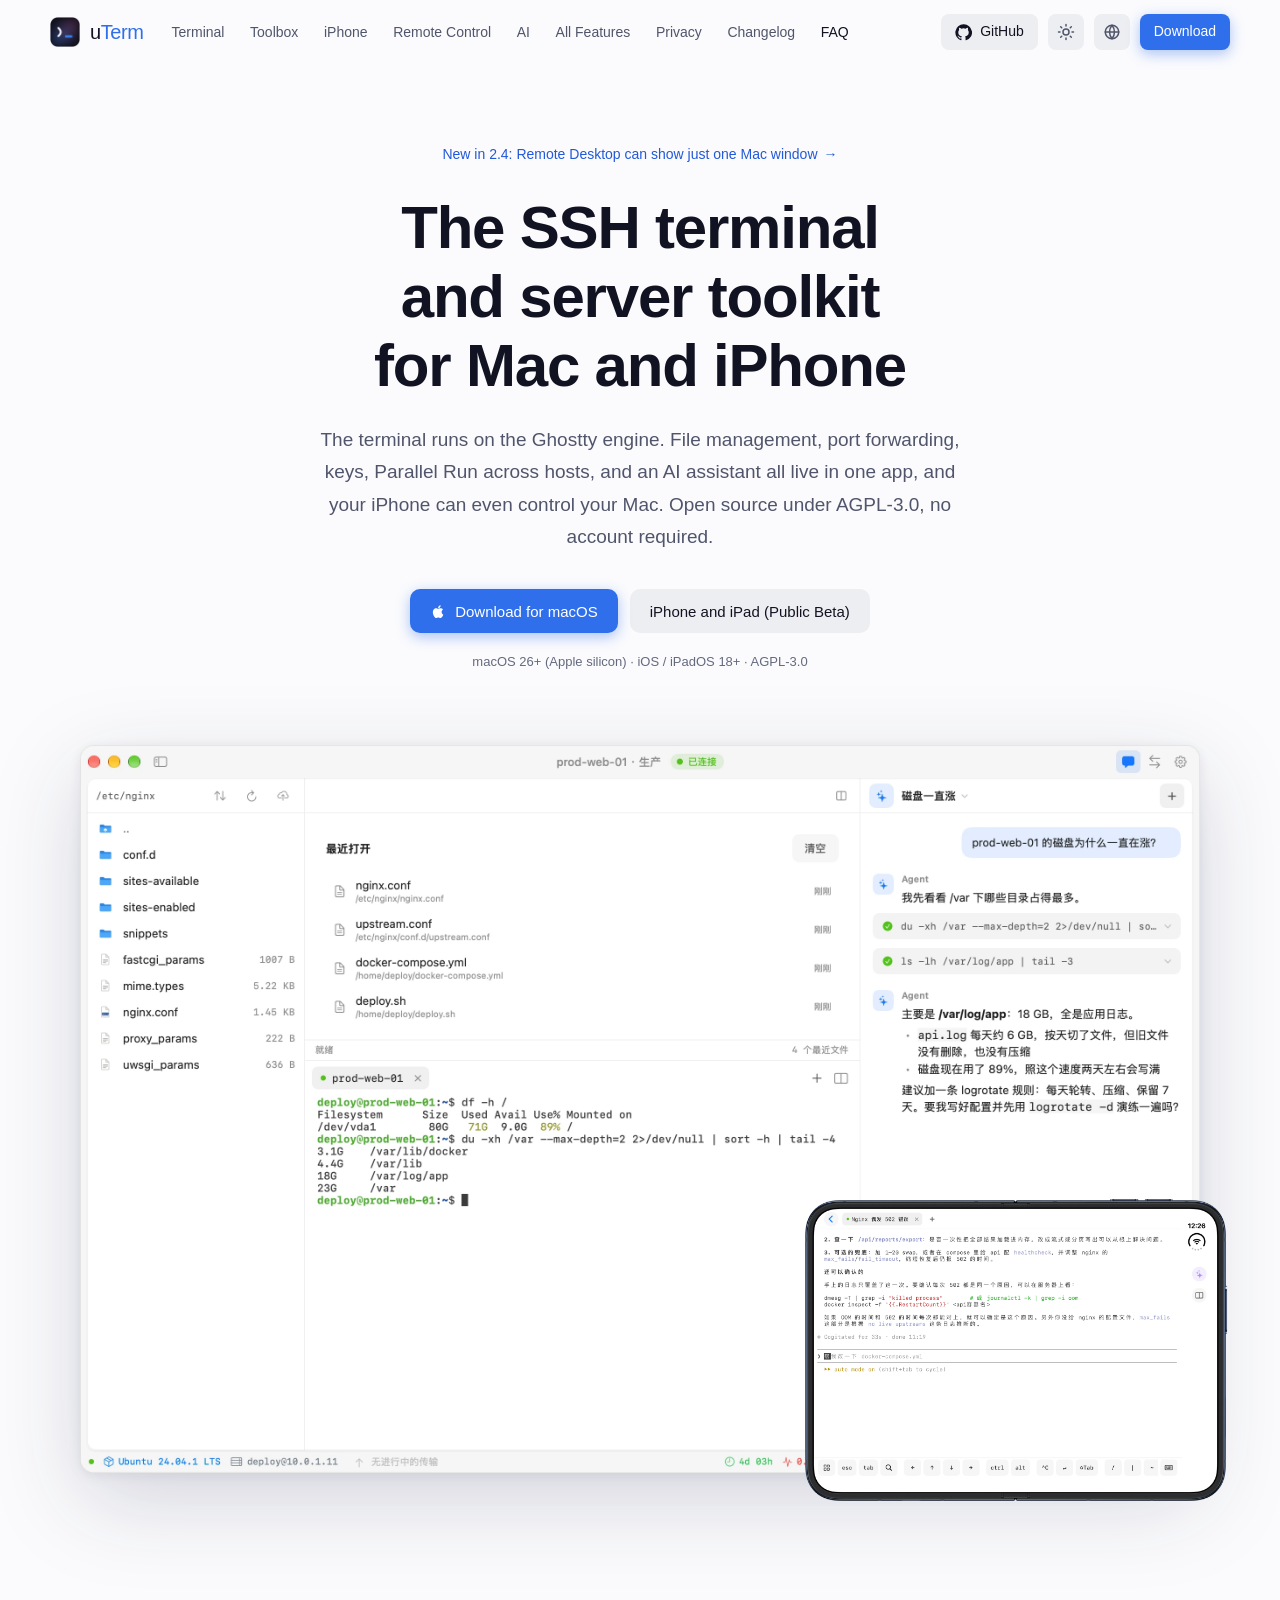
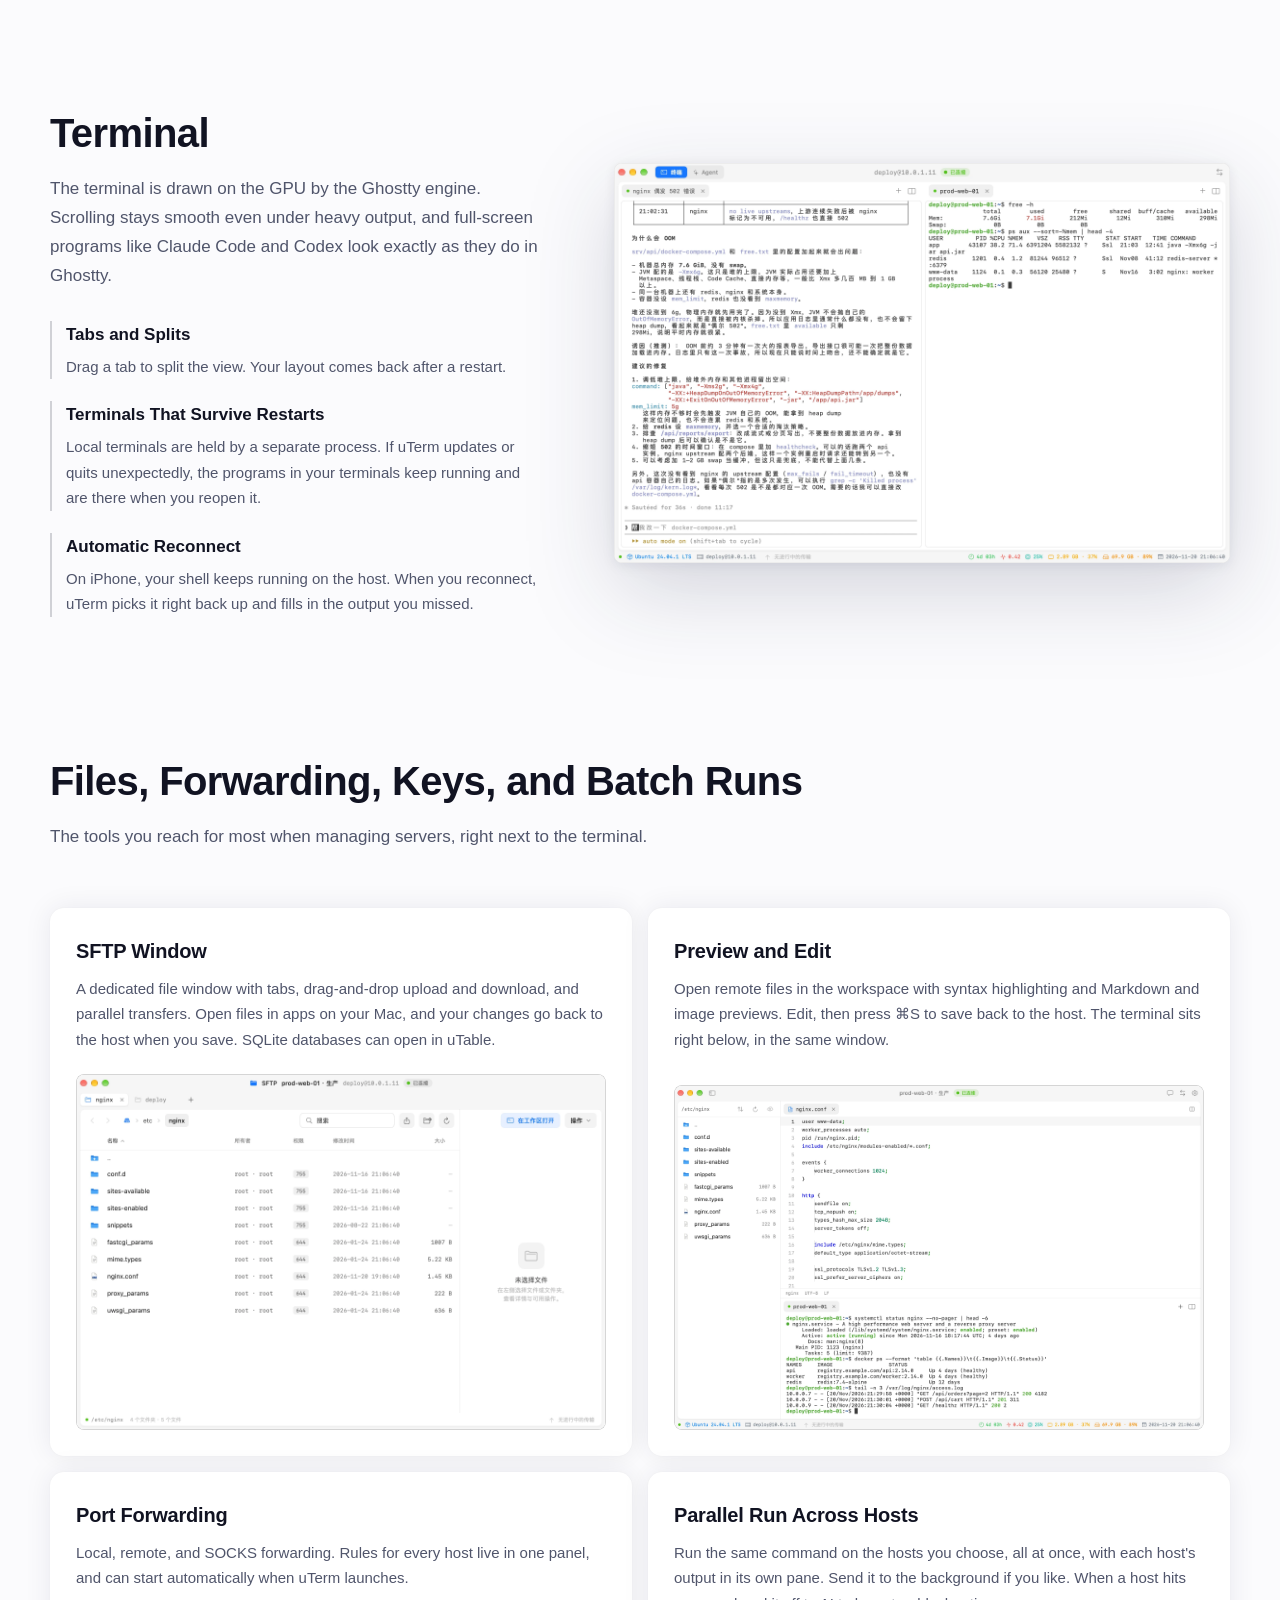
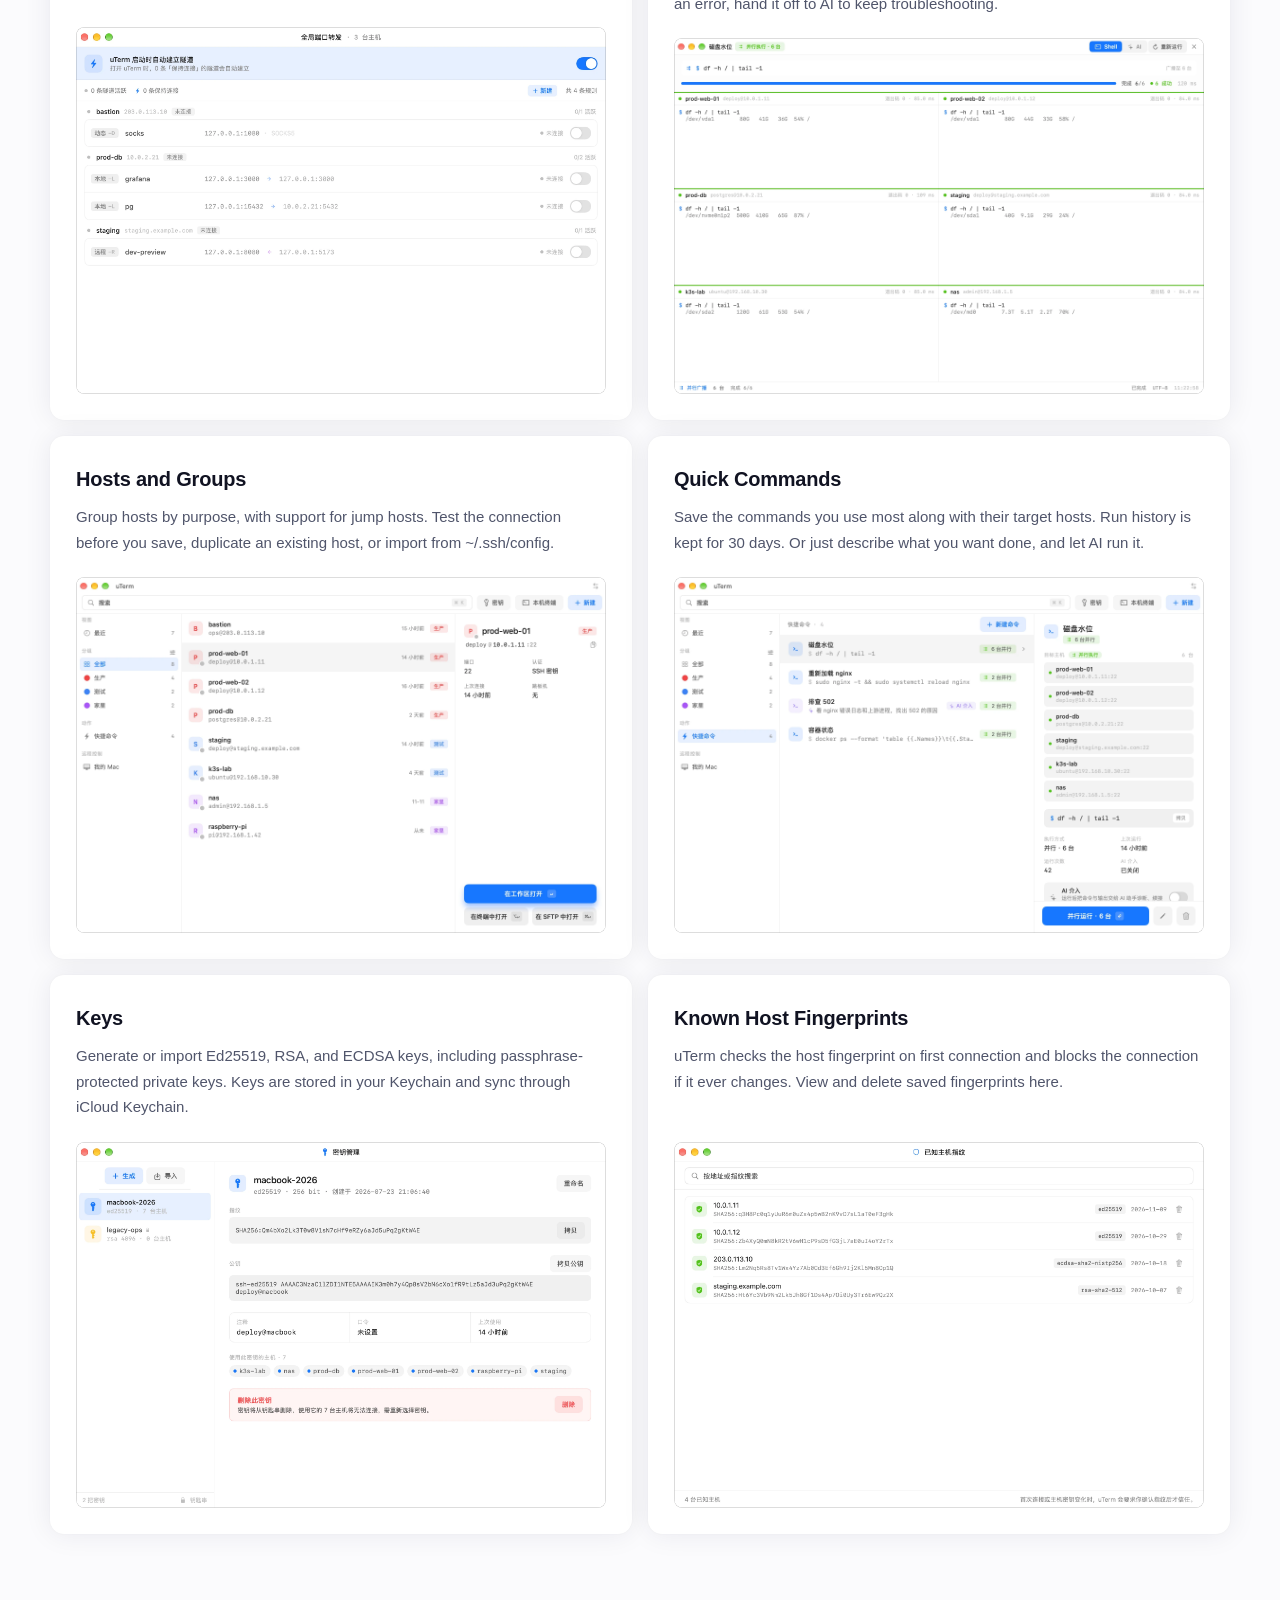
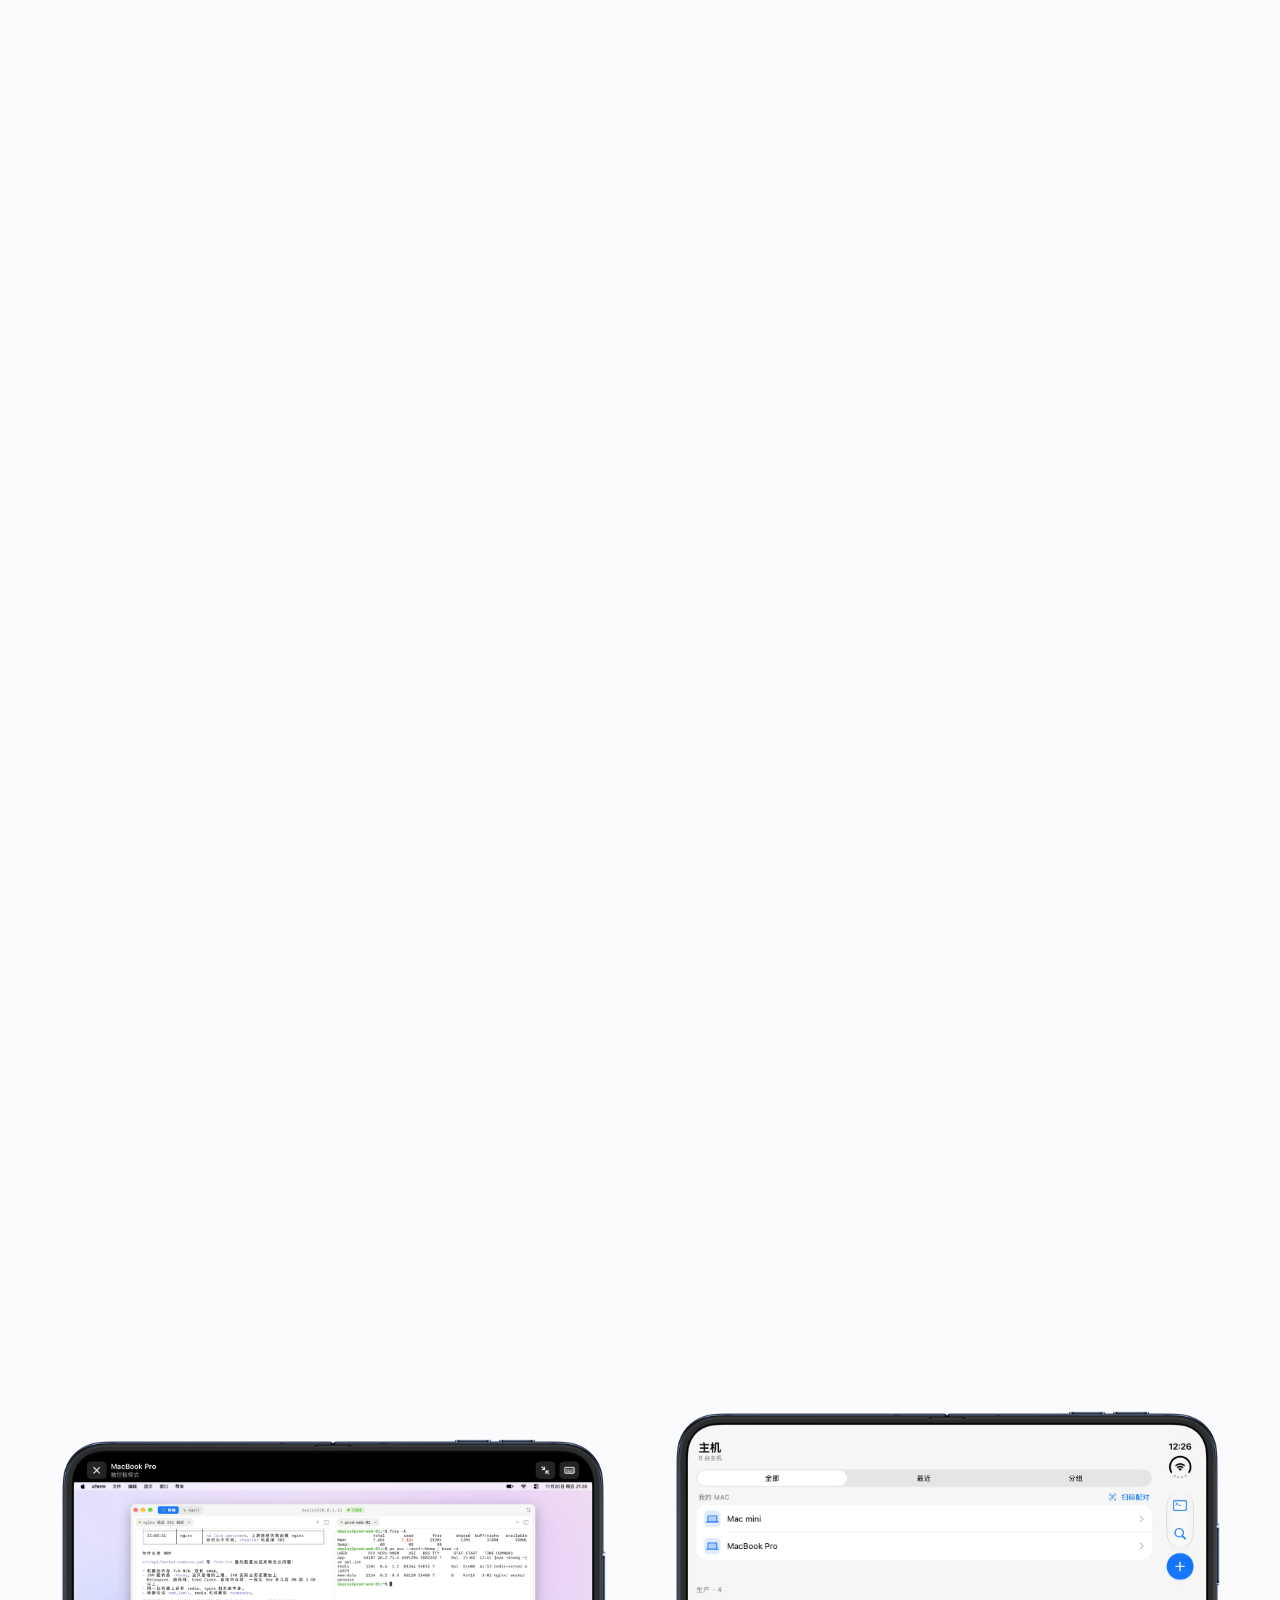
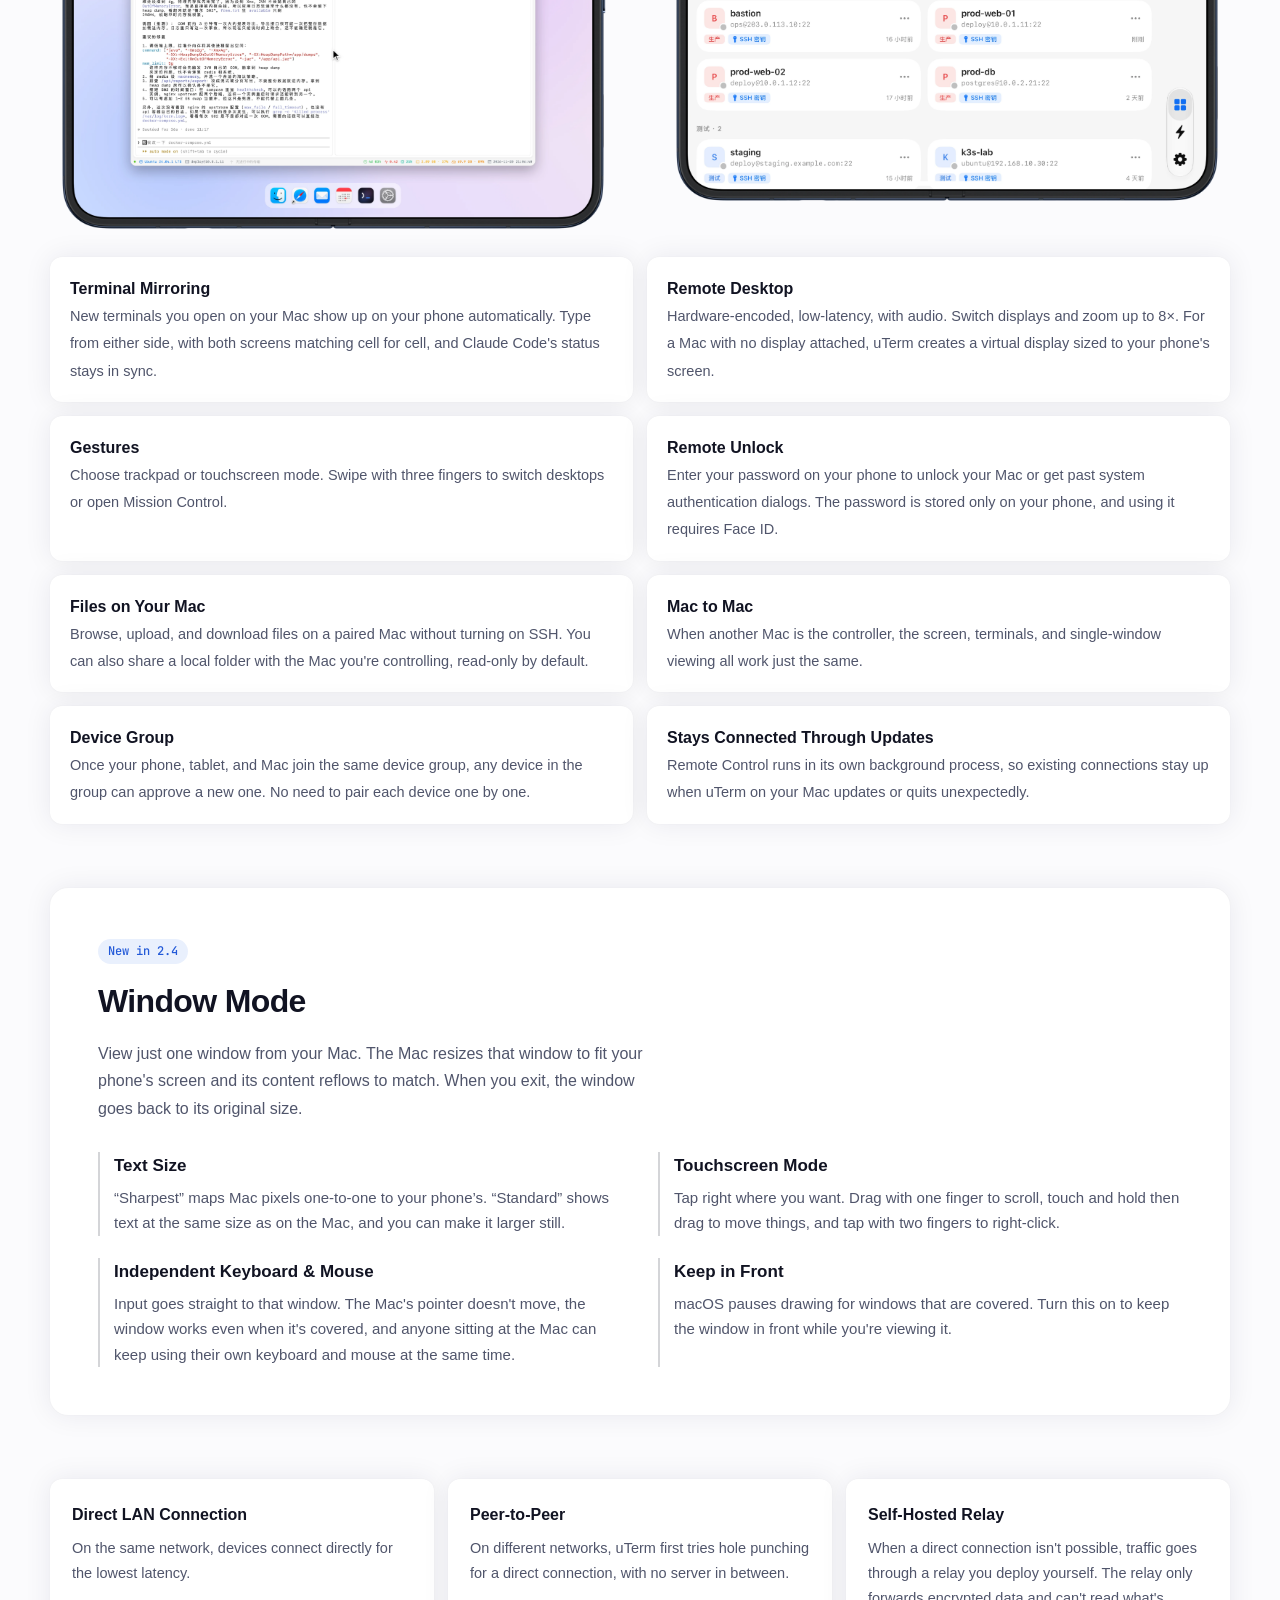
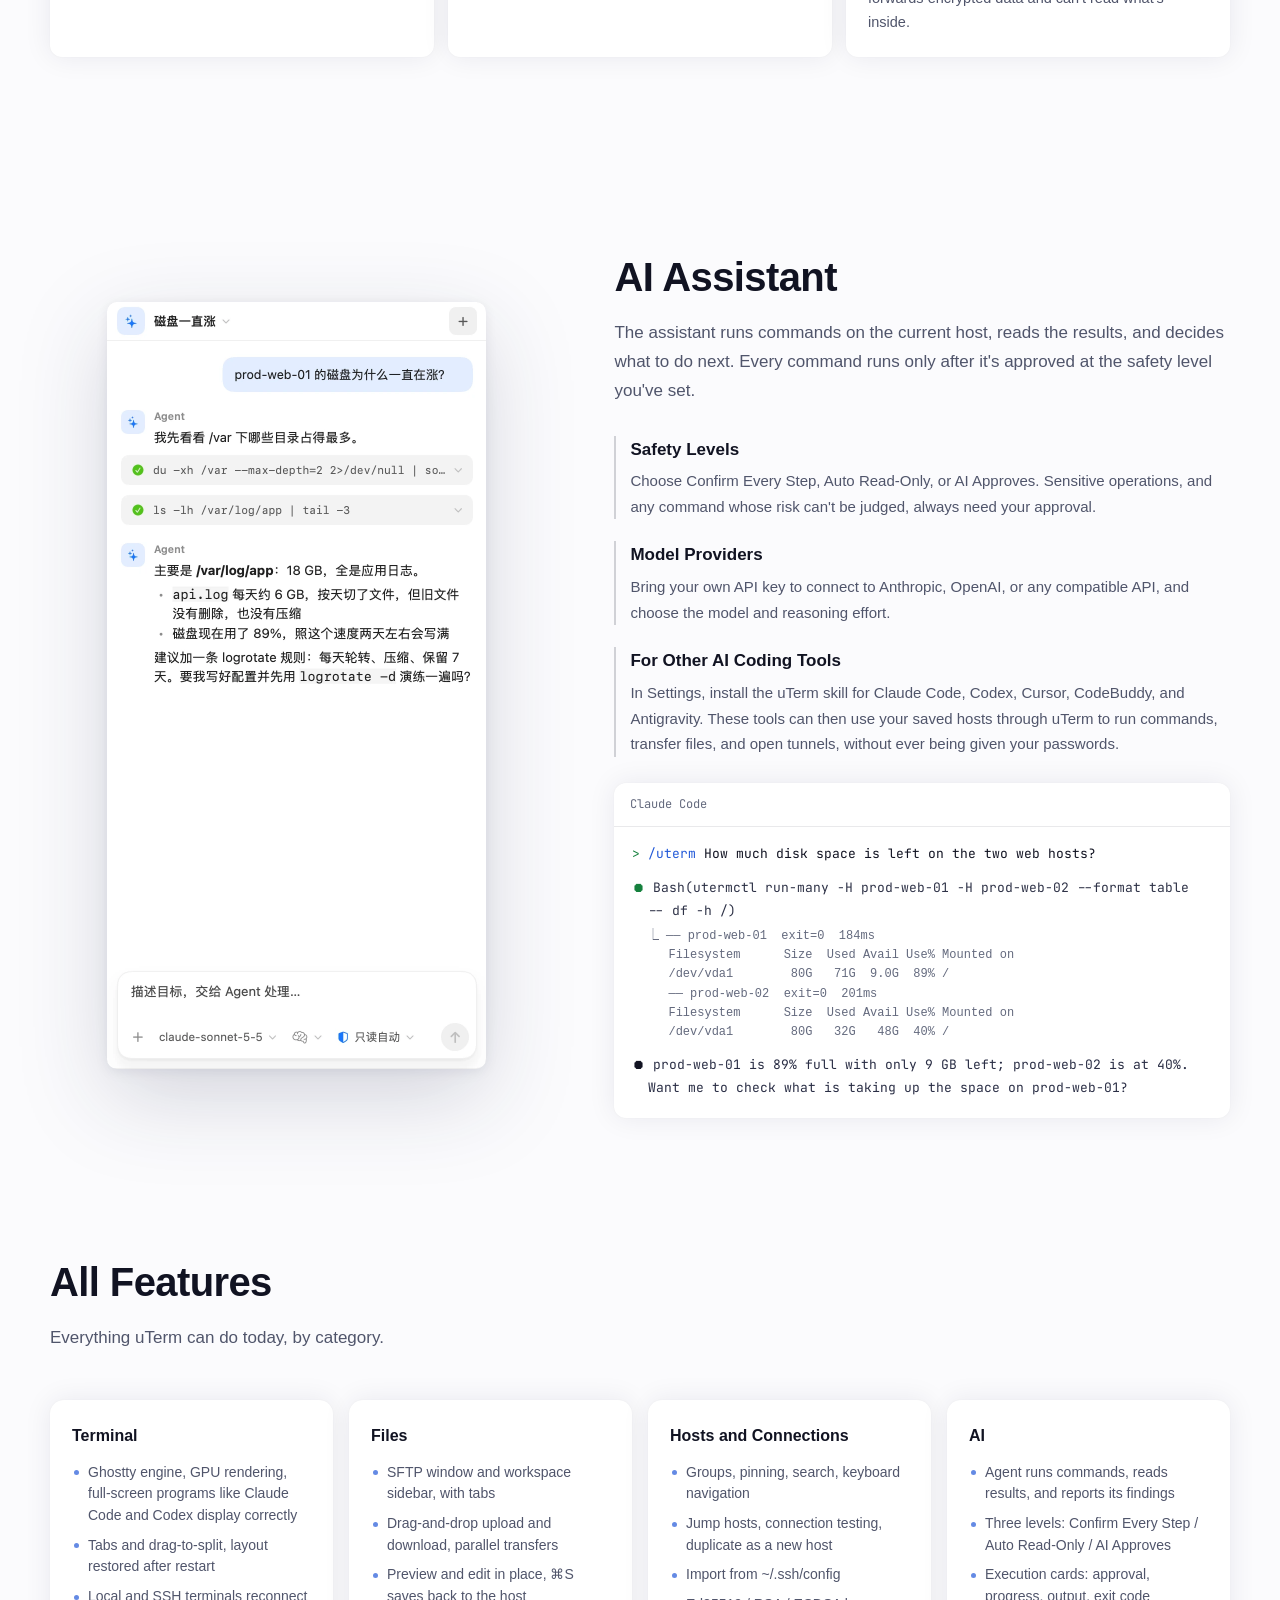
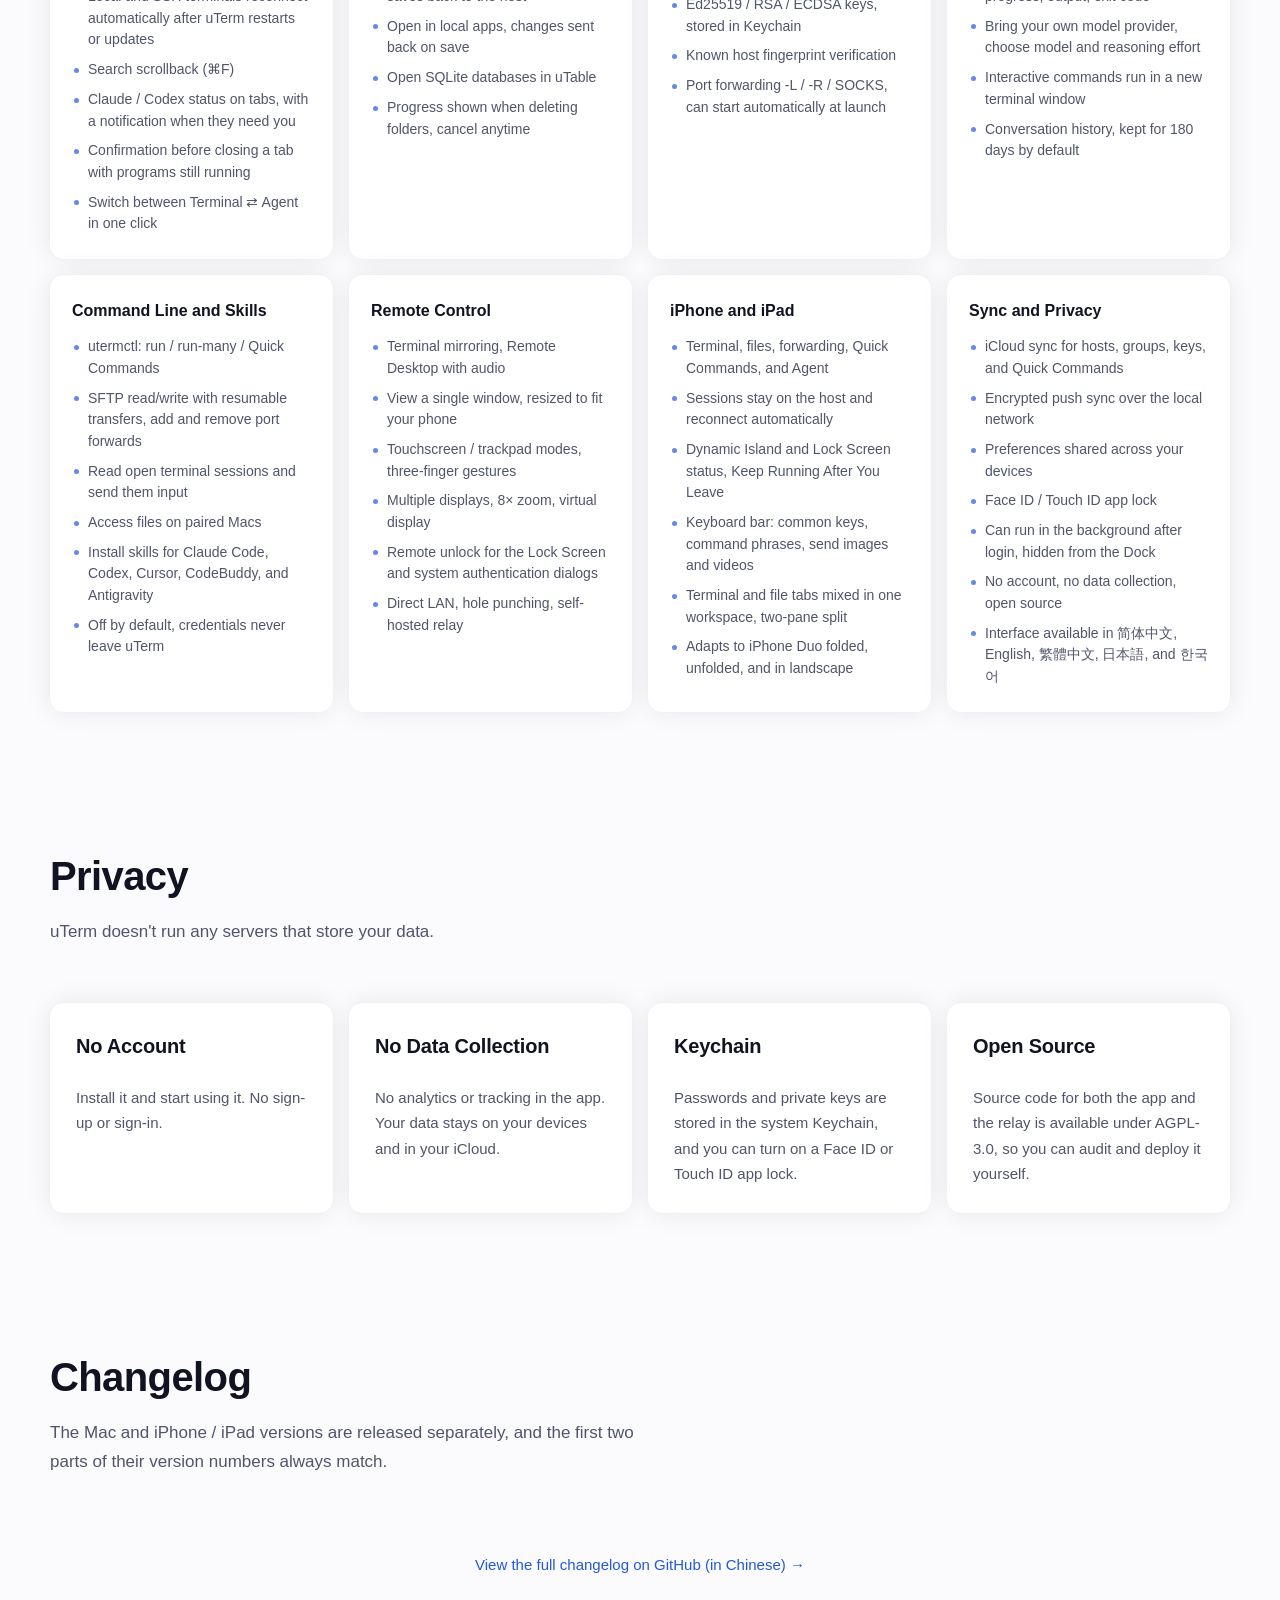
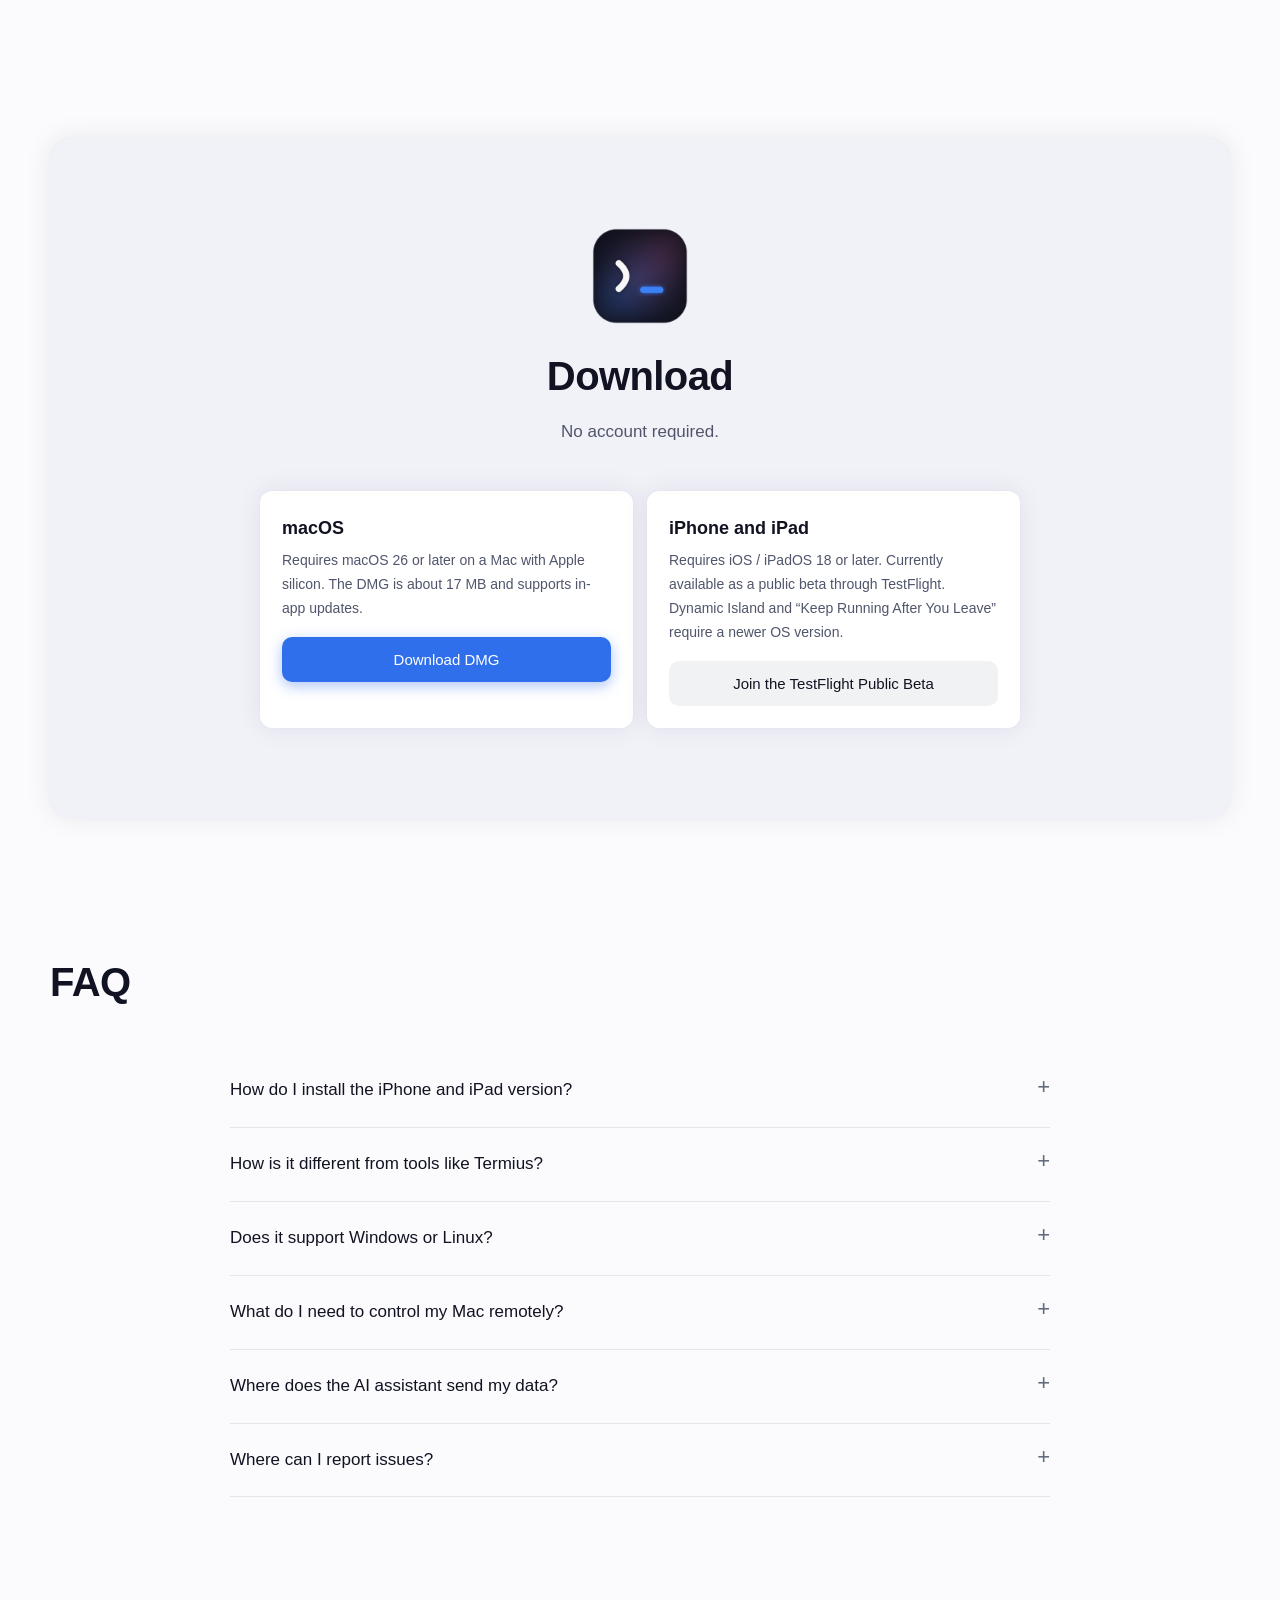
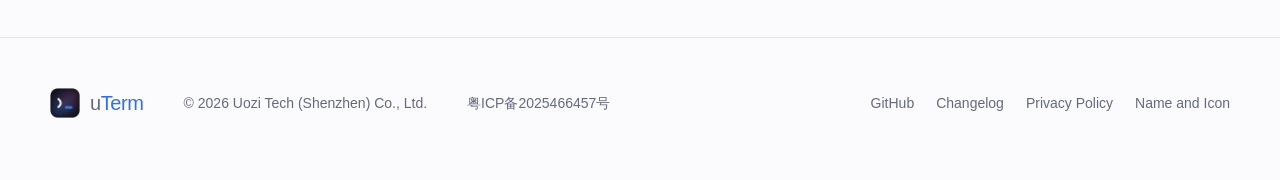
==== commit e32777d0: "「iPhone 与 iPad」补上 iPad 和 iPhone 18 Pro；AI 一段改成 /uterm 对话演示" ====
--- a/en/index.html
+++ b/en/index.html
@@ -51,7 +51,7 @@
   <link rel="preconnect" href="https://fonts.googleapis.com">
   <link rel="preconnect" href="https://fonts.gstatic.com" crossorigin>
   <link href="https://fonts.googleapis.com/css2?family=JetBrains+Mono:wght@400;500;700&display=swap" rel="stylesheet">
-  <link rel="stylesheet" href="../styles.css?v=29">
+  <link rel="stylesheet" href="../styles.css?v=30">
 </head>
 <body>
 
@@ -118,9 +118,9 @@
       </div>
 
       <div class="stage reveal">
-        <img class="shot" src="../assets/shots/workspace-agent-light.webp?v=13" data-shot="workspace-agent" width="1600" height="1000"
+        <img class="shot" src="../assets/shots/workspace-agent-light.webp?v=14" data-shot="workspace-agent" width="1600" height="1000"
              alt="uTerm workspace window: remote files on the left, terminal in the center, AI assistant on the right">
-        <div class="phone"><img src="../assets/shots/ios-terminal-light.webp?v=13" data-shot="ios-terminal" width="3093" height="2247"
+        <div class="phone"><img src="../assets/shots/ios-terminal-light.webp?v=14" data-shot="ios-terminal" width="3093" height="2247"
              alt="uTerm terminal and keyboard bar on iPhone Duo"></div>
       </div>
     </div>
@@ -146,7 +146,7 @@
           </ul>
         </div>
         <div class="reveal">
-          <img class="shot" src="../assets/shots/workspace-split-light.webp?v=13" data-shot="workspace-split" width="1600" height="1000"
+          <img class="shot" src="../assets/shots/workspace-split-light.webp?v=14" data-shot="workspace-split" width="1600" height="1000"
                alt="Terminal split side by side: Claude Code on one side, memory usage on the other">
         </div>
       </div>
@@ -164,35 +164,35 @@
       <div class="bento">
         <article class="card c-3 reveal">
           <div><h3>SFTP Window</h3><p>A dedicated file window with tabs, drag-and-drop upload and download, and parallel transfers. Open files in apps on your Mac, and your changes go back to the host when you save. SQLite databases can open in uTable.</p></div>
-          <div class="crop"><img src="../assets/shots/sftp-window-light.webp?v=13" data-shot="sftp-window" alt="SFTP window: two tabs, browsing /etc/nginx"></div>
+          <div class="crop"><img src="../assets/shots/sftp-window-light.webp?v=14" data-shot="sftp-window" alt="SFTP window: two tabs, browsing /etc/nginx"></div>
         </article>
         <article class="card c-3 reveal">
           <div><h3>Preview and Edit</h3><p>Open remote files in the workspace with syntax highlighting and Markdown and image previews. Edit, then press ⌘S to save back to the host. The terminal sits right below, in the same window.</p></div>
-          <div class="crop"><img src="../assets/shots/workspace-preview-light.webp?v=13" data-shot="workspace-preview" alt="nginx.conf open in the workspace, with the terminal below"></div>
+          <div class="crop"><img src="../assets/shots/workspace-preview-light.webp?v=14" data-shot="workspace-preview" alt="nginx.conf open in the workspace, with the terminal below"></div>
         </article>
         <article class="card c-3 reveal">
           <div><h3>Port Forwarding</h3><p>Local, remote, and SOCKS forwarding. Rules for every host live in one panel, and can start automatically when uTerm launches.</p></div>
-          <div class="crop"><img src="../assets/shots/forward-global-light.webp?v=13" data-shot="forward-global" alt="Global port forwarding window"></div>
+          <div class="crop"><img src="../assets/shots/forward-global-light.webp?v=14" data-shot="forward-global" alt="Global port forwarding window"></div>
         </article>
         <article class="card c-3 reveal">
           <div><h3>Parallel Run Across Hosts</h3><p>Run the same command on the hosts you choose, all at once, with each host's output in its own pane. Send it to the background if you like. When a host hits an error, hand it off to AI to keep troubleshooting.</p></div>
-          <div class="crop"><img src="../assets/shots/parallel-shell-light.webp?v=13" data-shot="parallel-shell" alt="Parallel Run window: disk usage across six hosts"></div>
+          <div class="crop"><img src="../assets/shots/parallel-shell-light.webp?v=14" data-shot="parallel-shell" alt="Parallel Run window: disk usage across six hosts"></div>
         </article>
         <article class="card c-3 reveal">
           <div><h3>Hosts and Groups</h3><p>Group hosts by purpose, with support for jump hosts. Test the connection before you save, duplicate an existing host, or import from ~/.ssh/config.</p></div>
-          <div class="crop"><img src="../assets/shots/welcome-hosts-light.webp?v=13" data-shot="welcome-hosts" alt="Host list in the Welcome window"></div>
+          <div class="crop"><img src="../assets/shots/welcome-hosts-light.webp?v=14" data-shot="welcome-hosts" alt="Host list in the Welcome window"></div>
         </article>
         <article class="card c-3 reveal">
           <div><h3>Quick Commands</h3><p>Save the commands you use most along with their target hosts. Run history is kept for 30 days. Or just describe what you want done, and let AI run it.</p></div>
-          <div class="crop"><img src="../assets/shots/welcome-commands-light.webp?v=13" data-shot="welcome-commands" alt="Quick Commands library in the Welcome window"></div>
+          <div class="crop"><img src="../assets/shots/welcome-commands-light.webp?v=14" data-shot="welcome-commands" alt="Quick Commands library in the Welcome window"></div>
         </article>
         <article class="card c-3 reveal">
           <div><h3>Keys</h3><p>Generate or import Ed25519, RSA, and ECDSA keys, including passphrase-protected private keys. Keys are stored in your Keychain and sync through iCloud Keychain.</p></div>
-          <div class="crop"><img src="../assets/shots/keys-light.webp?v=13" data-shot="keys" alt="Key management window"></div>
+          <div class="crop"><img src="../assets/shots/keys-light.webp?v=14" data-shot="keys" alt="Key management window"></div>
         </article>
         <article class="card c-3 reveal">
           <div><h3>Known Host Fingerprints</h3><p>uTerm checks the host fingerprint on first connection and blocks the connection if it ever changes. View and delete saved fingerprints here.</p></div>
-          <div class="crop"><img src="../assets/shots/known-hosts-light.webp?v=13" data-shot="known-hosts" alt="Known host fingerprint list"></div>
+          <div class="crop"><img src="../assets/shots/known-hosts-light.webp?v=14" data-shot="known-hosts" alt="Known host fingerprint list"></div>
         </article>
       </div>
     </div>
@@ -201,29 +201,41 @@
   <!-- ========== iPhone 与 iPad ========== -->
   <section class="section" id="mobile">
     <div class="wrap">
-      <div class="split">
-        <div class="reveal">
-          <h2>iPhone and iPad</h2>
-          <p class="sub">The terminal, files, port forwarding, Quick Commands, and the AI assistant all work on iPhone and iPad, with hosts and keys synced through iCloud. On iPhone Duo, the layout switches to the large-screen design when unfolded or held in landscape.</p>
-          <ul class="points">
-            <li>
-              <div><h3>Sessions Stay on the Host</h3><p>Your shell runs in a persistent process on the host. Switch to another app, change networks, or even have the app closed by the system: when you come back, uTerm reconnects and fills in the output you missed.</p></div>
-            </li>
-            <li>
-              <div><h3>Keyboard Bar</h3><p>Gives you esc, tab, ctrl, and arrow keys, inserts common commands like claude and codex, and sends images and videos from your clipboard or photo library to AI programs on the host.</p></div>
-            </li>
-            <li>
-              <div><h3>Dynamic Island and Background Running</h3><p>When Claude Code is waiting for approval, finishes, or hits an error, its status shows up in the Dynamic Island and on the Lock Screen. Touch and hold a tab and choose “Keep Running After You Leave” to stay connected while you use other apps.</p></div>
-            </li>
-            <li>
-              <div><h3>Tabs and Splits</h3><p>Terminal and file tabs share one workspace and can be dragged into two columns. You can also search through scrollback.</p></div>
-            </li>
-          </ul>
-        </div>
-        <div class="reveal">
-          <div class="phone"><img src="../assets/shots/ios-terminal-light.webp?v=13" data-shot="ios-terminal" width="3093" height="2247" alt="iPhone Duo in landscape: Claude Code running in the terminal"></div>
-        </div>
-      </div>
+      <div class="head reveal">
+        <h2>iPhone and iPad</h2>
+        <p class="sub">The terminal, files, port forwarding, Quick Commands, and the AI assistant all work on iPhone and iPad, with hosts and keys synced through iCloud. On iPhone Duo, the layout switches to the large-screen design when unfolded or held in landscape.</p>
+      </div>
+
+      <!-- 三台设备按真实大小的比例并排、底边对齐（Apple 的营销准则：多台设备一起出现时保持相对大小，互不遮挡）。 -->
+      <div class="lineup reveal">
+        <figure class="phone ipad">
+          <img src="../assets/shots/ios-ipad-split-light.webp?v=14" data-shot="ios-ipad-split" width="1600" height="1227" loading="lazy" alt="iPad Pro in landscape: terminal and remote files side by side">
+          <figcaption>iPad Pro</figcaption>
+        </figure>
+        <figure class="phone duo">
+          <img src="../assets/shots/ios-terminal-light.webp?v=14" data-shot="ios-terminal" width="3093" height="2247" loading="lazy" alt="iPhone Duo in landscape: Claude Code running in the terminal">
+          <figcaption>iPhone Duo</figcaption>
+        </figure>
+        <figure class="phone iphone">
+          <img src="../assets/shots/ios-iphone-terminal-light.webp?v=14" data-shot="ios-iphone-terminal" width="900" height="1840" loading="lazy" alt="uTerm terminal and keyboard bar on iPhone 18 Pro">
+          <figcaption>iPhone 18 Pro</figcaption>
+        </figure>
+      </div>
+
+      <ul class="points cols reveal">
+        <li>
+          <div><h3>Sessions Stay on the Host</h3><p>Your shell runs in a persistent process on the host. Switch to another app, change networks, or even have the app closed by the system: when you come back, uTerm reconnects and fills in the output you missed.</p></div>
+        </li>
+        <li>
+          <div><h3>Keyboard Bar</h3><p>Gives you esc, tab, ctrl, and arrow keys, inserts common commands like claude and codex, and sends images and videos from your clipboard or photo library to AI programs on the host.</p></div>
+        </li>
+        <li>
+          <div><h3>Dynamic Island and Background Running</h3><p>When Claude Code is waiting for approval, finishes, or hits an error, its status shows up in the Dynamic Island and on the Lock Screen. Touch and hold a tab and choose “Keep Running After You Leave” to stay connected while you use other apps.</p></div>
+        </li>
+        <li>
+          <div><h3>Tabs and Splits</h3><p>Terminal and file tabs share one workspace and can be dragged into two columns. You can also search through scrollback.</p></div>
+        </li>
+      </ul>
     </div>
   </section>
 
@@ -236,8 +248,8 @@
       </div>
 
       <div class="phones reveal">
-        <div class="phone"><img src="../assets/shots/ios-remote-desktop-light.webp?v=13" data-shot="ios-remote-desktop" width="3093" height="2247" alt="iPhone Duo in landscape: viewing the Mac's screen with Remote Desktop"></div>
-        <div class="phone"><img src="../assets/shots/ios-hosts-light.webp?v=13" data-shot="ios-hosts" width="3093" height="2247" alt="iPhone Duo in landscape: “My Macs” on the Hosts page"></div>
+        <div class="phone"><img src="../assets/shots/ios-remote-desktop-light.webp?v=14" data-shot="ios-remote-desktop" width="3093" height="2247" alt="iPhone Duo in landscape: viewing the Mac's screen with Remote Desktop"></div>
+        <div class="phone"><img src="../assets/shots/ios-hosts-light.webp?v=14" data-shot="ios-hosts" width="3093" height="2247" alt="iPhone Duo in landscape: “My Macs” on the Hosts page"></div>
       </div>
 
       <div class="feature-list reveal">
@@ -299,23 +311,24 @@
               <div><h3>For Other AI Coding Tools</h3><p>In Settings, install the uTerm skill for Claude Code, Codex, Cursor, CodeBuddy, and Antigravity. These tools can then use your saved hosts through uTerm to run commands, transfer files, and open tunnels, without ever being given your passwords.</p></div>
             </li>
           </ul>
-          <div class="code" data-i18n="skip">
-            <header>~/.claude/skills/uterm/SKILL.md</header>
-<pre><span class="cm">---</span>
-<span class="fl">name:</span> uterm
-<span class="fl">description:</span> 通过 uTerm 使用用户已保存的 SSH 主机：执行远程命令（单机 run、
-  多机并行 run-many、快捷命令）；经 SFTP 读写远程文件；新建、启停端口转发；
-  查看用户开着的终端会话 …
-<span class="cm">---</span>
-
-<span class="st"># 用 uTerm 操作远程主机</span>
-
-地址、密码、私钥、口令、跳板机配置全程留在 uTerm 和钥匙串里，
-你一个字节也拿不到，也不需要。</pre>
+          <!-- 在别的 AI 编程工具里用 uTerm 技能：一段对话的文字记录（命令和输出的格式照 utermctl 的真实输出写）。 -->
+          <div class="code chat">
+            <header data-i18n="skip">Claude Code</header>
+            <div class="chat-body">
+              <p class="chat-line chat-user"><span class="pr">&gt;</span> <span class="fl">/uterm</span> How much disk space is left on the two web hosts?</p>
+              <p class="chat-line chat-tool" data-i18n="skip"><span class="pr">⏺</span> Bash(utermctl run-many <span class="nb">-H prod-web-01</span> <span class="nb">-H prod-web-02</span> <span class="nb">--format table</span> <span class="nb">-- df -h /)</span></p>
+<pre data-i18n="skip">  ⎿ ── prod-web-01  exit=0  184ms
+     Filesystem      Size  Used Avail Use% Mounted on
+     /dev/vda1        80G   71G  9.0G  89% /
+     ── prod-web-02  exit=0  201ms
+     Filesystem      Size  Used Avail Use% Mounted on
+     /dev/vda1        80G   32G   48G  40% /</pre>
+              <p class="chat-line chat-reply"><span class="mk">⏺</span> prod-web-01 is 89% full with only 9 GB left; prod-web-02 is at 40%. Want me to check what is taking up the space on prod-web-01?</p>
+            </div>
           </div>
         </div>
         <div class="reveal">
-          <img class="shot agent" src="../assets/shots/agent-panel-light.webp?v=13" data-shot="agent-panel"
+          <img class="shot agent" src="../assets/shots/agent-panel-light.webp?v=14" data-shot="agent-panel"
                alt="AI assistant on the right side of the workspace: ran two commands and reported its findings">
 
         </div>
@@ -435,6 +448,6 @@
   </div>
 </footer>
 
-<script src="../main.js?v=29"></script>
+<script src="../main.js?v=30"></script>
 </body>
 </html>
--- a/styles.css
+++ b/styles.css
@@ -356,6 +356,14 @@
 .code .pr { color: var(--green); }
 .code .fl { color: var(--blue-hi); }
 .code .st { color: var(--amber); }
+/* 对话记录（在 Claude Code 里用 /uterm）：提问、工具调用、输出、回答各一段；标记后面的折行缩进对齐。 */
+.code.chat .chat-body { padding: 16px 18px 18px; display: grid; gap: 12px; color: var(--code-text); }
+.code.chat .chat-line { margin: 0; padding-left: 2ch; text-indent: -2ch; overflow-wrap: anywhere; }
+.code.chat .chat-user { color: var(--text); }
+.code.chat .chat-tool { color: var(--text-2); }
+.code.chat pre { padding: 0; margin-top: -8px; color: var(--faint); font-size: 12px; line-height: 1.6; }
+.code.chat .mk { color: var(--text); }
+.code.chat .nb { white-space: nowrap; }   /* 一个选项连同它的值不拆开（连字符后面本来可以折行，会把 -H 拆成两半） */
 
 /* ---------- 全部功能 ---------- */
 .all-features { display: grid; gap: 16px; margin-top: 48px; }
@@ -391,7 +399,9 @@
 .platform { padding: 22px; border-radius: 12px; background: var(--card); box-shadow: var(--card-shadow); }
 .platform h3 { margin: 0; font-size: 18px; }
 .platform p { margin: 6px 0 16px; color: var(--muted); font-size: 14px; }
-.platform .btn { width: 100%; }
+/* 按钮文字长的语言（英文、日文）在很窄的屏上允许折行，不把卡片撑出屏幕。 */
+.platforms > * { min-width: 0; }
+.platform .btn { width: 100%; height: auto; min-height: 44px; padding-block: 10px; white-space: normal; text-align: center; }
 
 /* ---------- 更新日志 ---------- */
 .releases { display: grid; gap: 16px; margin: 48px auto 0; max-width: 820px; }
@@ -443,7 +453,7 @@
 /* ---------- 真实截图（来自 make gallery / iOS 画廊） ---------- */
 .shot { width: 100%; height: auto; display: block; filter: var(--shot-shadow); }
 .stage .shot { position: relative; }
-/* 机身：Apple 官方的 iPhone Duo 机模（展开、横握），已经合成在截图里（scripts/frame-duo.swift；整张 3093×2247，
+/* 机身：Apple 官方的 iPhone Duo 机模（展开、横握），已经合成在截图里（scripts/frame-device.swift；整张 3093×2247，
    其中屏幕 2853×2007，机身四周还留着约 1.7% 的透明边）。这里不再画边框。
    按 Apple 的营销准则原样摆：不加阴影和高光、不裁、不倾斜、不遮挡，机身不单独做动画，显示高度不小于 200px。 */
 .phone { position: relative; }
@@ -456,6 +466,28 @@
 @media (max-width: 720px) {
   .stage .phone { position: relative; right: auto; bottom: auto; width: max(86%, 280px); margin: -7% 0 0 auto; }
 }
+/* 「iPhone 与 iPad」：iPad Pro 13 英寸横握、iPhone Duo 展开横握、iPhone 18 Pro 竖握并排，底边对齐。
+   列宽按机身的真实宽度定（机模图的像素 ÷ 屏幕像素密度：iPad 3000px ÷ 264 ≈ 11.36 英寸，Duo 3093 ÷ 460 ≈ 6.72，
+   iPhone 1350 ÷ 460 ≈ 2.93；Duo 的像素密度按 iPhone 的算），所以三台的相对大小是对的。互不遮挡。 */
+.lineup { display: grid; grid-template-columns: 11.36fr 6.72fr 2.93fr; align-items: end; gap: clamp(14px, 3.4vw, 40px); margin-top: 64px; }
+.lineup figure { margin: 0; min-width: 0; }
+.lineup figcaption { margin-top: 14px; text-align: center; font: 500 12px/1.4 var(--mono); letter-spacing: .02em; color: var(--faint); white-space: nowrap; }
+/* 机身显示高度不能小于 200px（Duo 最矮，高 = 宽 × 0.726）：
+   ≥1024px 三台一行；520–1023px 两行，iPad 一行、Duo 和 iPhone 一行，仍按同一个比例（相对 iPad 的宽度 59.2% 与 25.8%）；
+   更窄的手机屏上一台一行，这时没法同时保持相对大小和 200px 的下限，取后者。 */
+@media (max-width: 1023px) {
+  /* 两列加列间距正好 100%：iPad 跨整行，三台才是同一个比例。 */
+  .lineup { grid-template-columns: 59.2% 25.8%; column-gap: 15%; row-gap: 40px; width: min(100%, 620px); margin-inline: auto; }
+  .lineup .ipad { grid-column: 1 / -1; }
+}
+@media (max-width: 519px) {
+  .lineup { grid-template-columns: 1fr; justify-items: center; row-gap: 32px; }
+  .lineup .duo { width: max(59.2%, 280px); }
+  .lineup .iphone { width: max(25.8%, 100px); }
+}
+.points.cols { margin-top: 56px; gap: 26px 40px; }
+@media (min-width: 720px) { .points.cols { grid-template-columns: repeat(2, 1fr); } }
+@media (min-width: 1080px) { .points.cols { grid-template-columns: repeat(4, 1fr); gap: 26px 32px; } }
 .phones { display: flex; justify-content: center; align-items: flex-end; gap: clamp(16px, 4vw, 56px); margin-top: 64px; }
 .phones { flex-wrap: wrap; }
 .phones .phone { width: min(520px, 100%); }
@@ -477,7 +509,7 @@
 .shot.agent { max-width: 379px; /* 裁出来的栏宽 758px，按 2x 显示才不糊 */ margin: 0 auto; border-radius: 10px; }
 
 /* 网格里的长内容不撑宽 */
-.split > *, .split > * > *, .bento > *, .feature-list > *, .winmode > * { min-width: 0; }
+.split > *, .split > * > *, .bento > *, .feature-list > *, .winmode > *, .points.cols > * { min-width: 0; }
 
 @media (prefers-reduced-motion: reduce) {
   html { scroll-behavior: auto; }
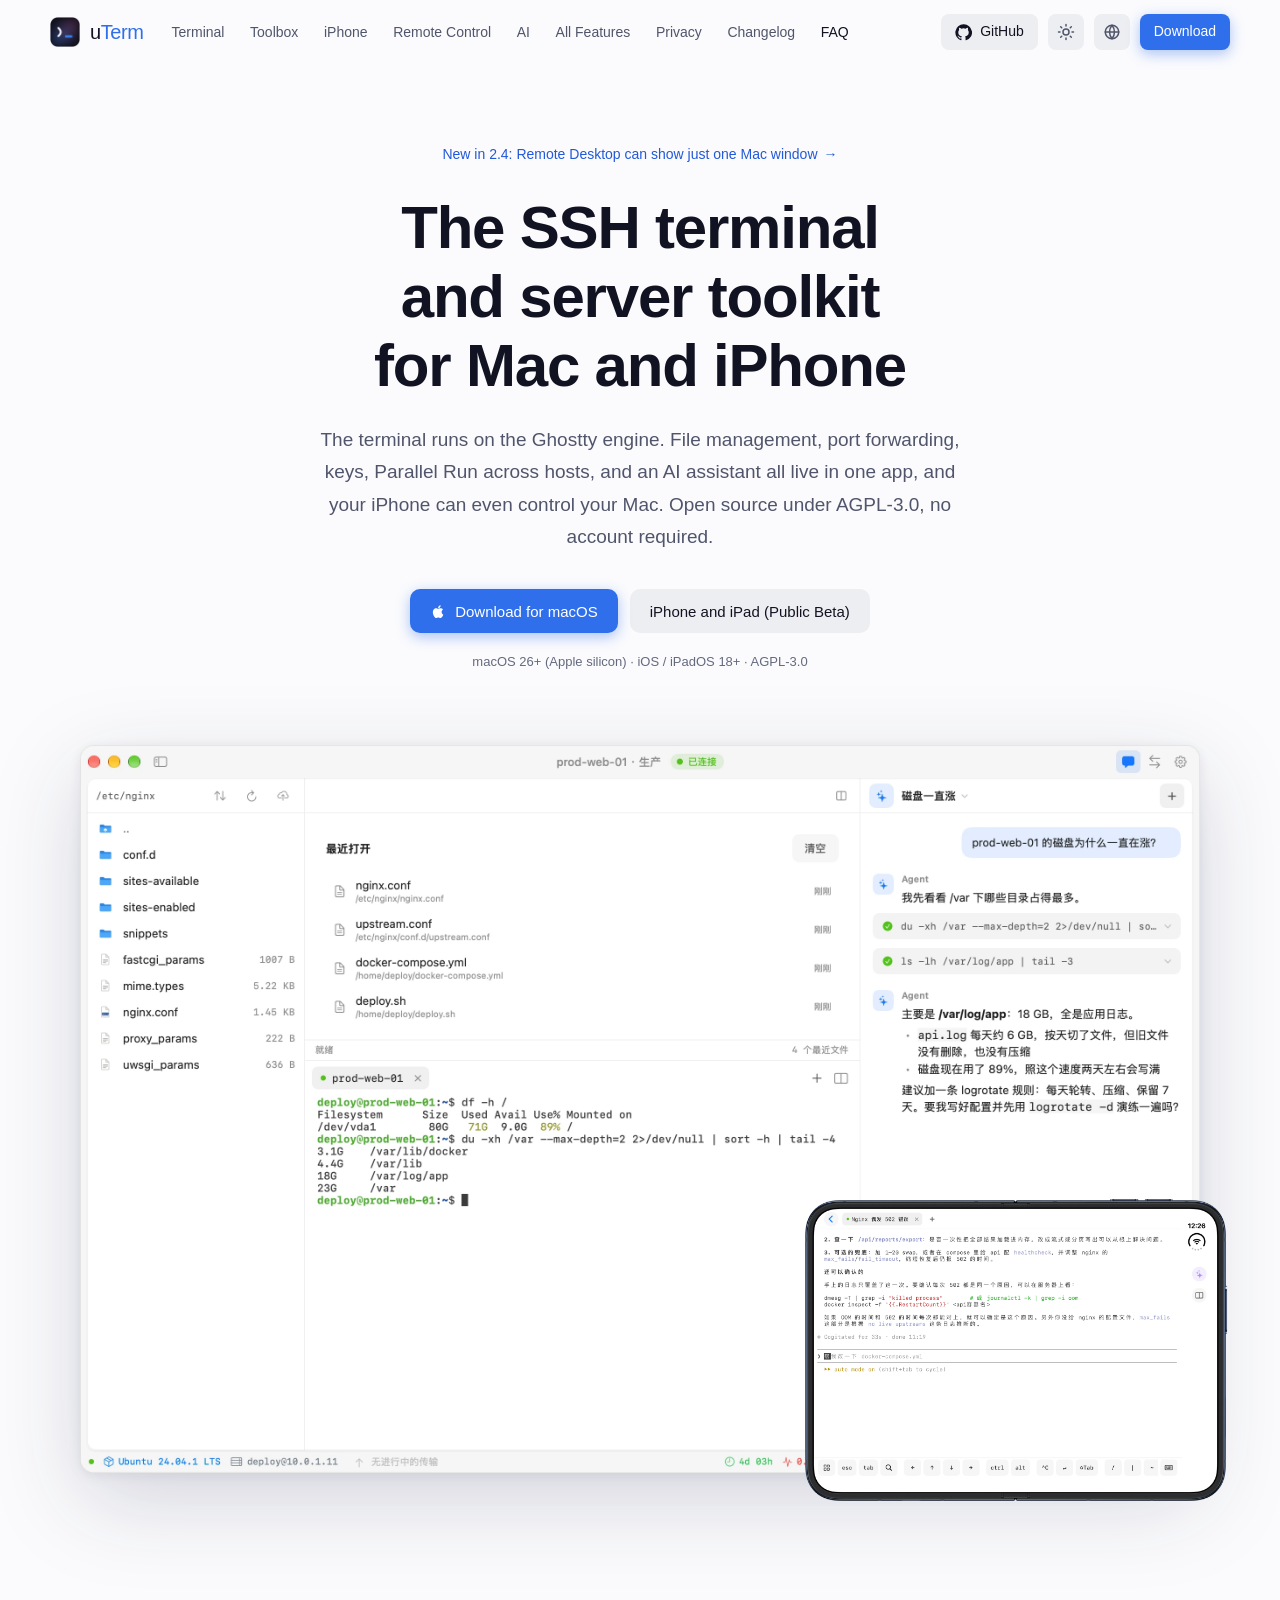
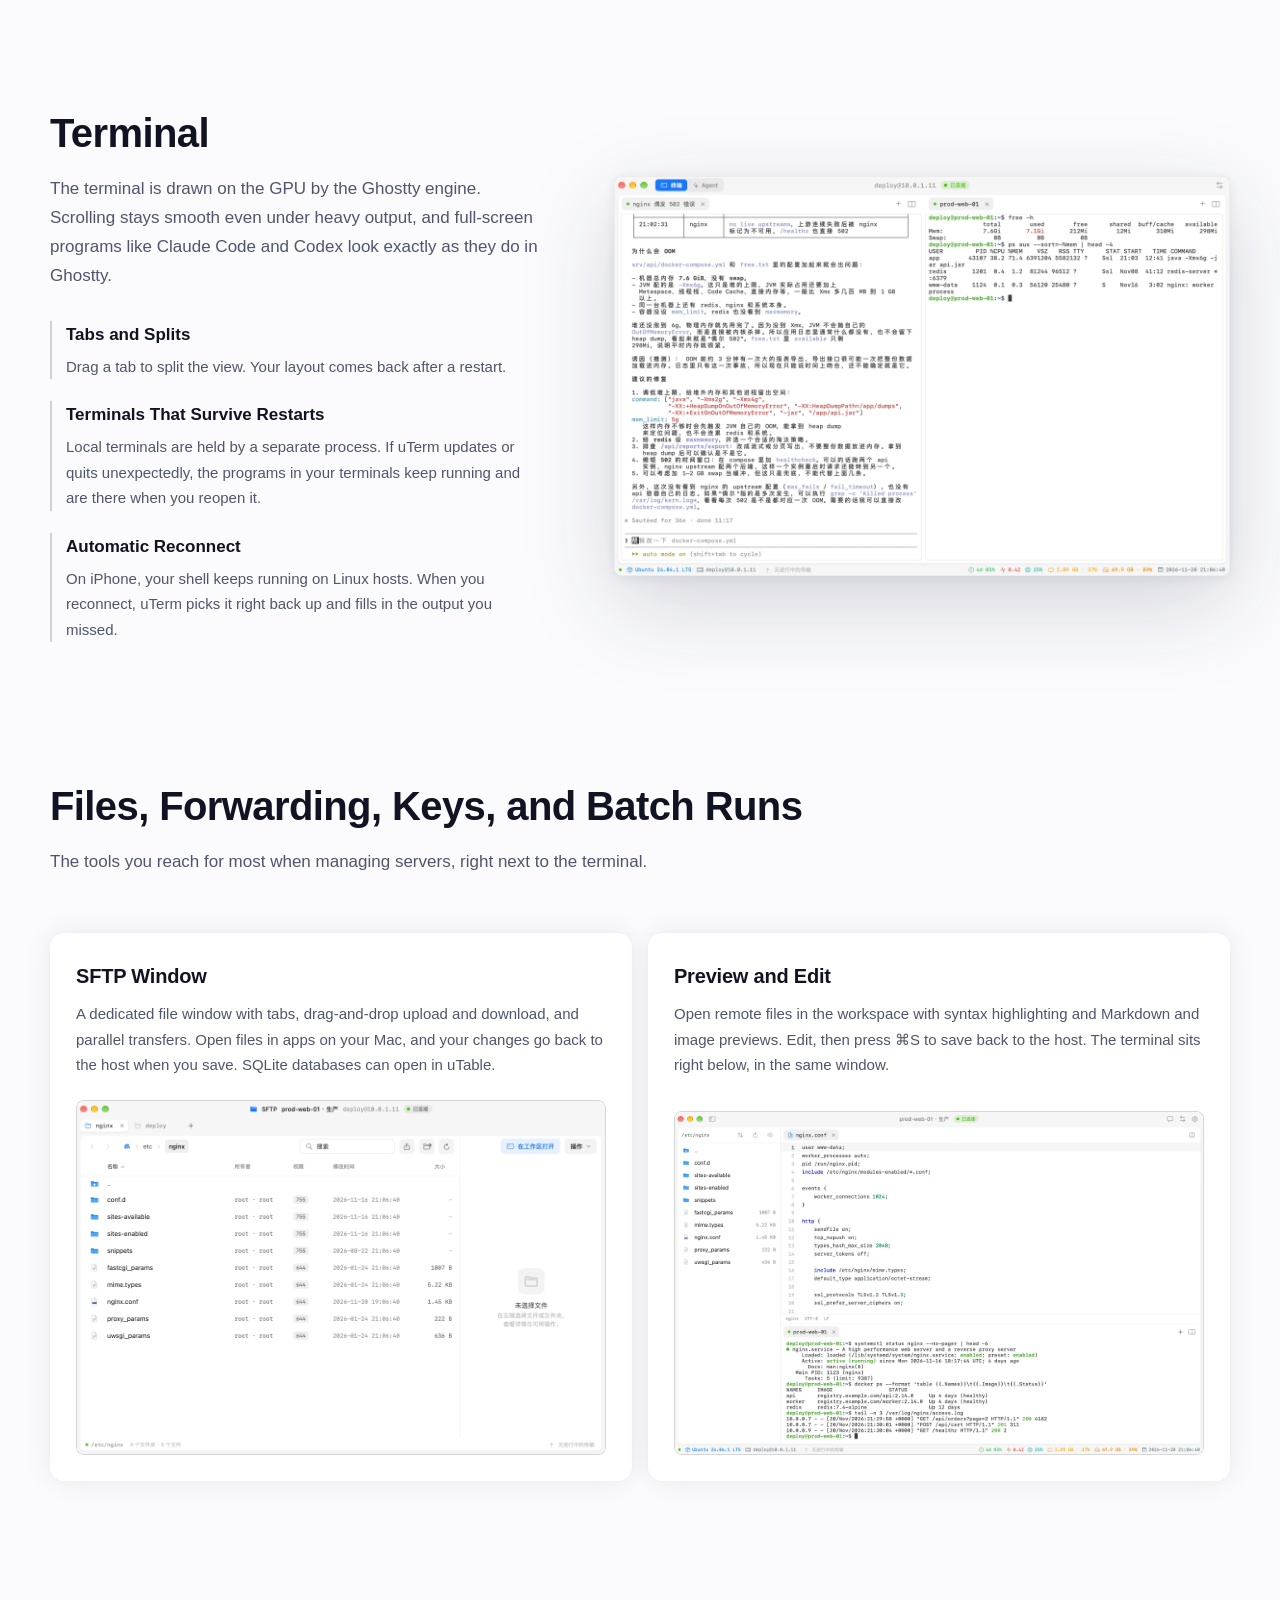
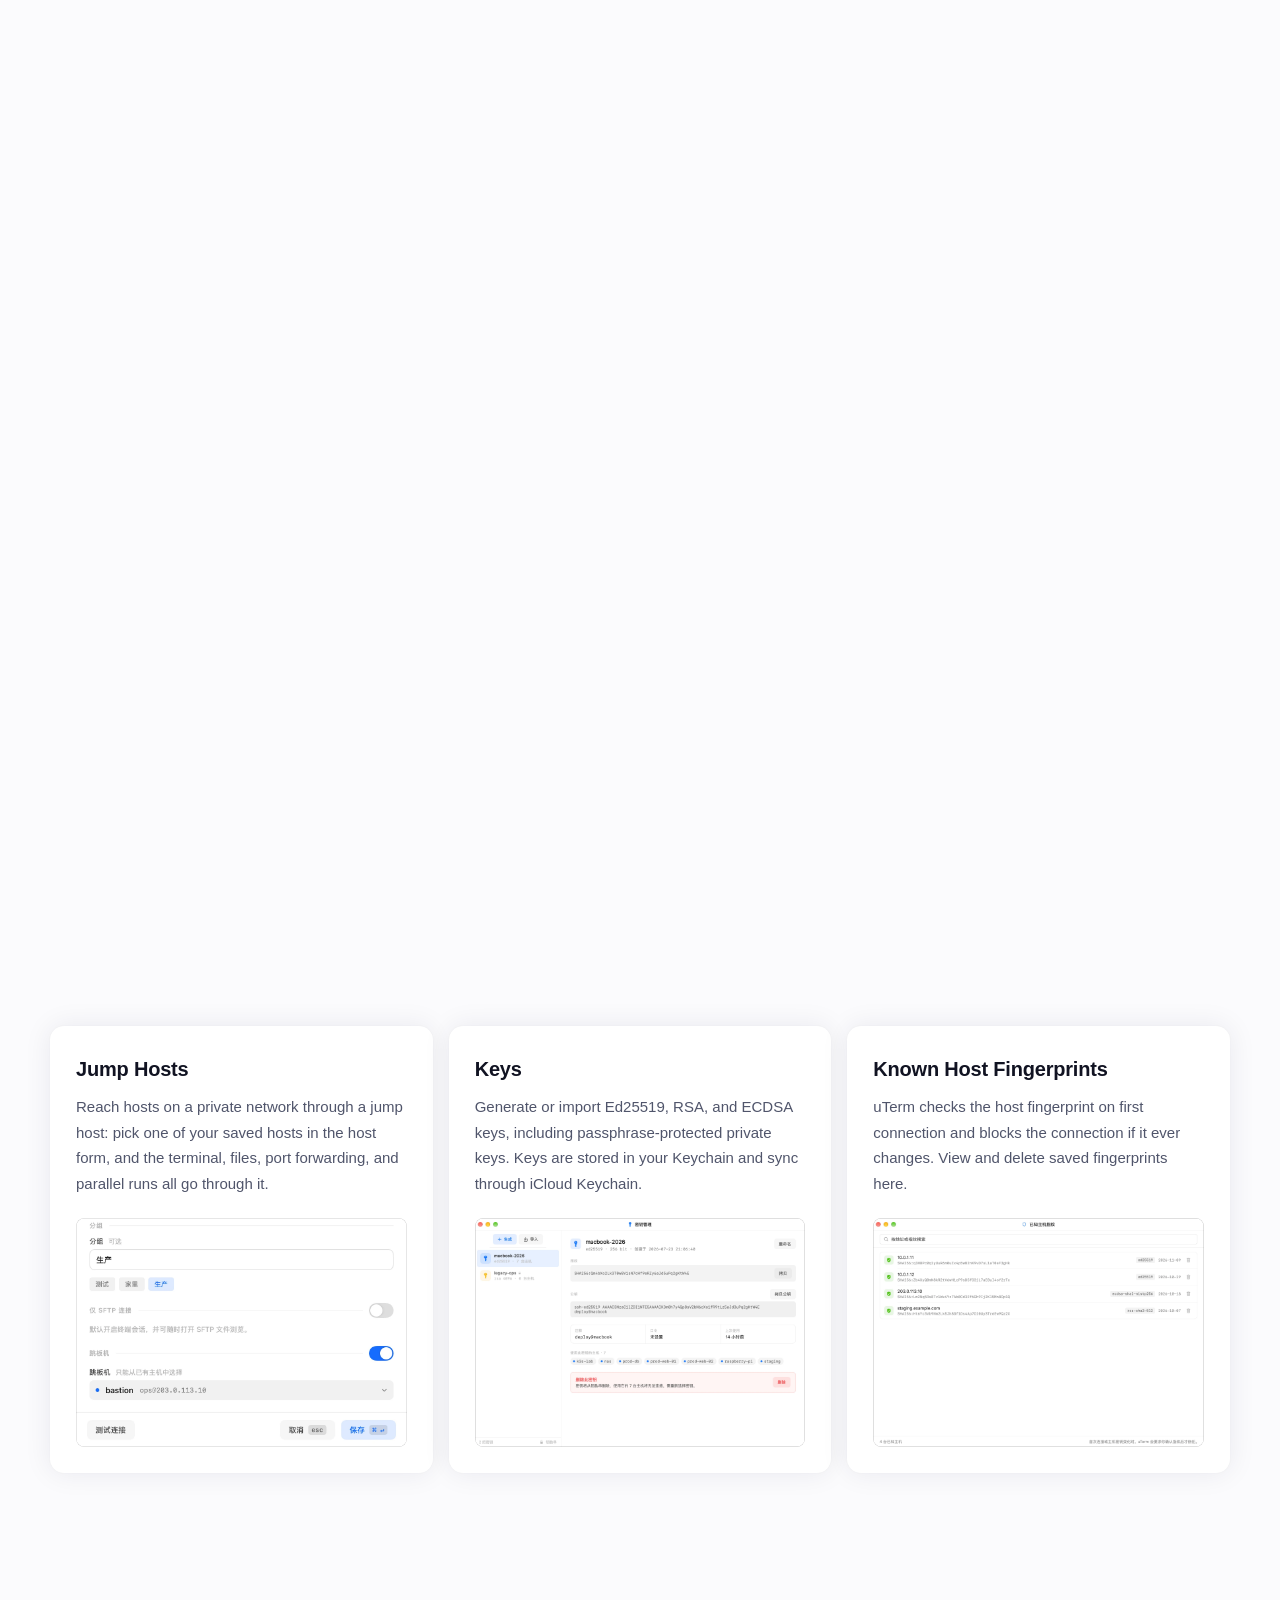
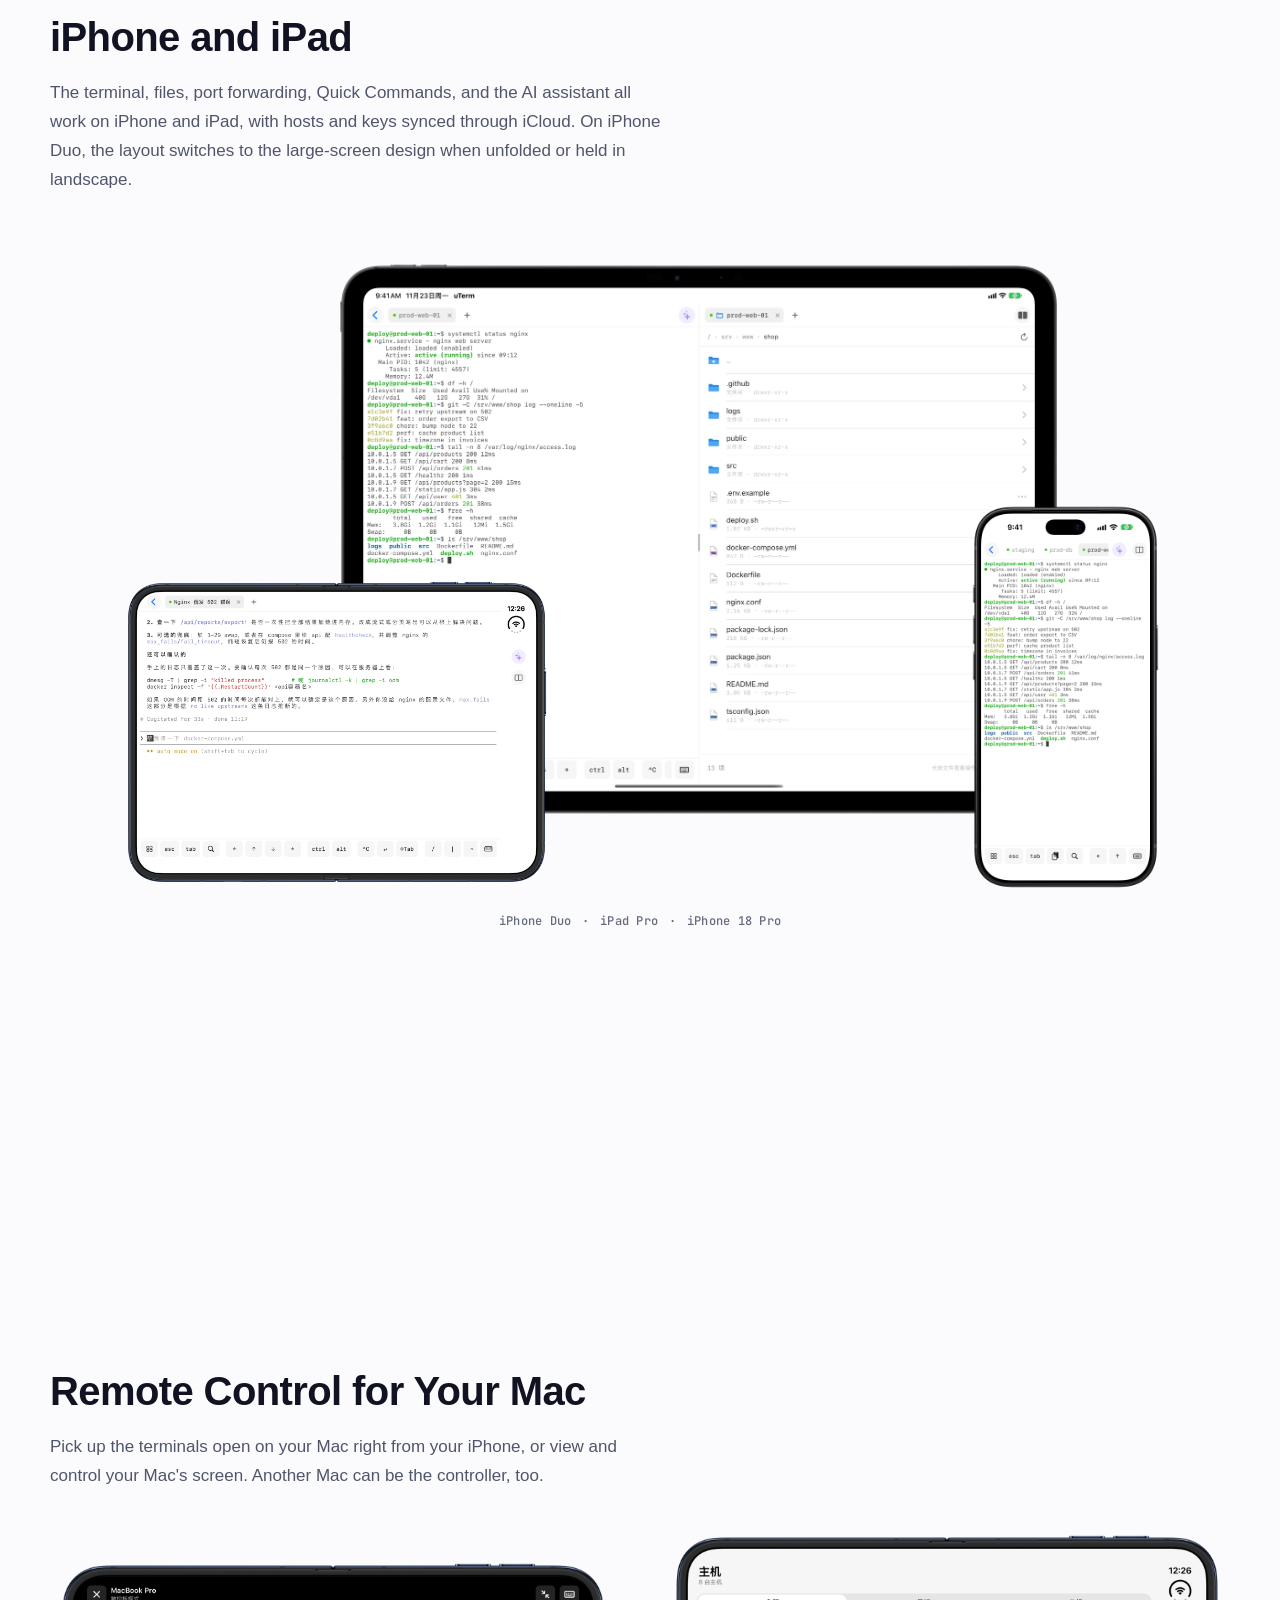
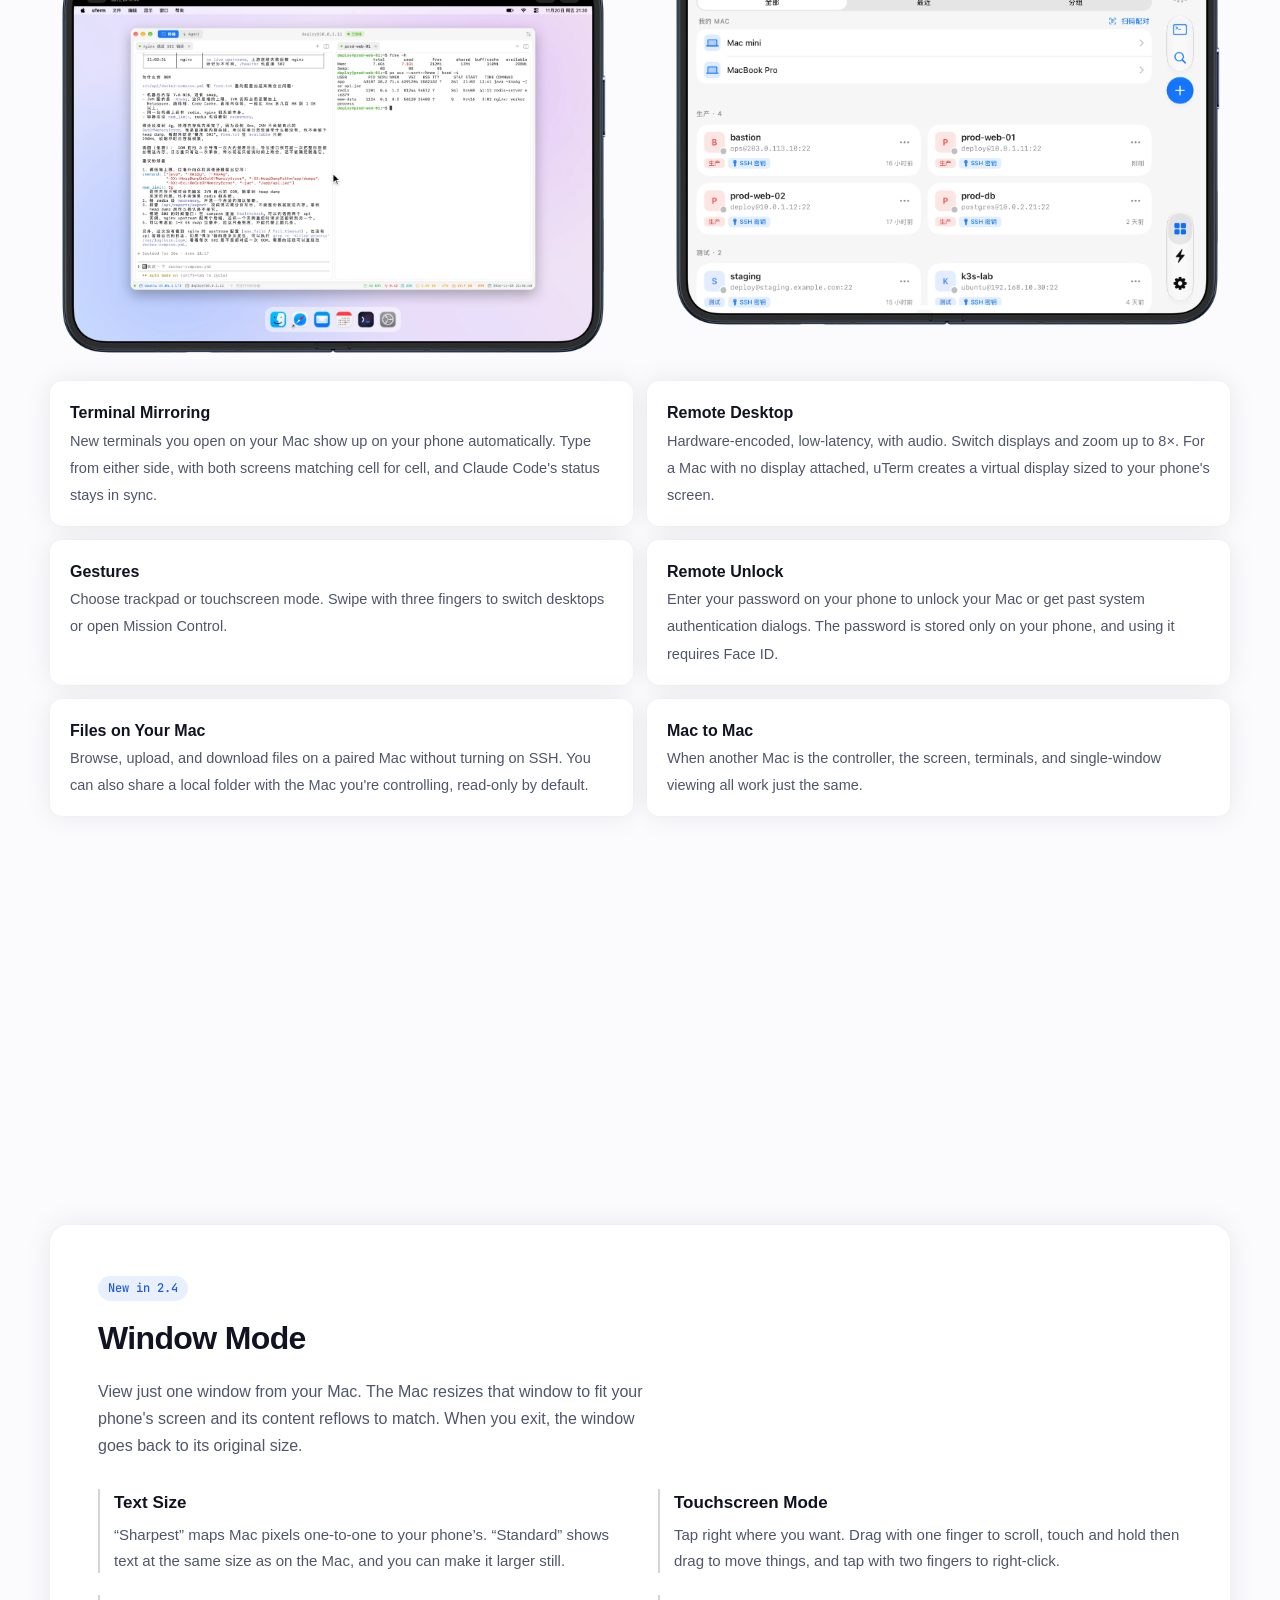
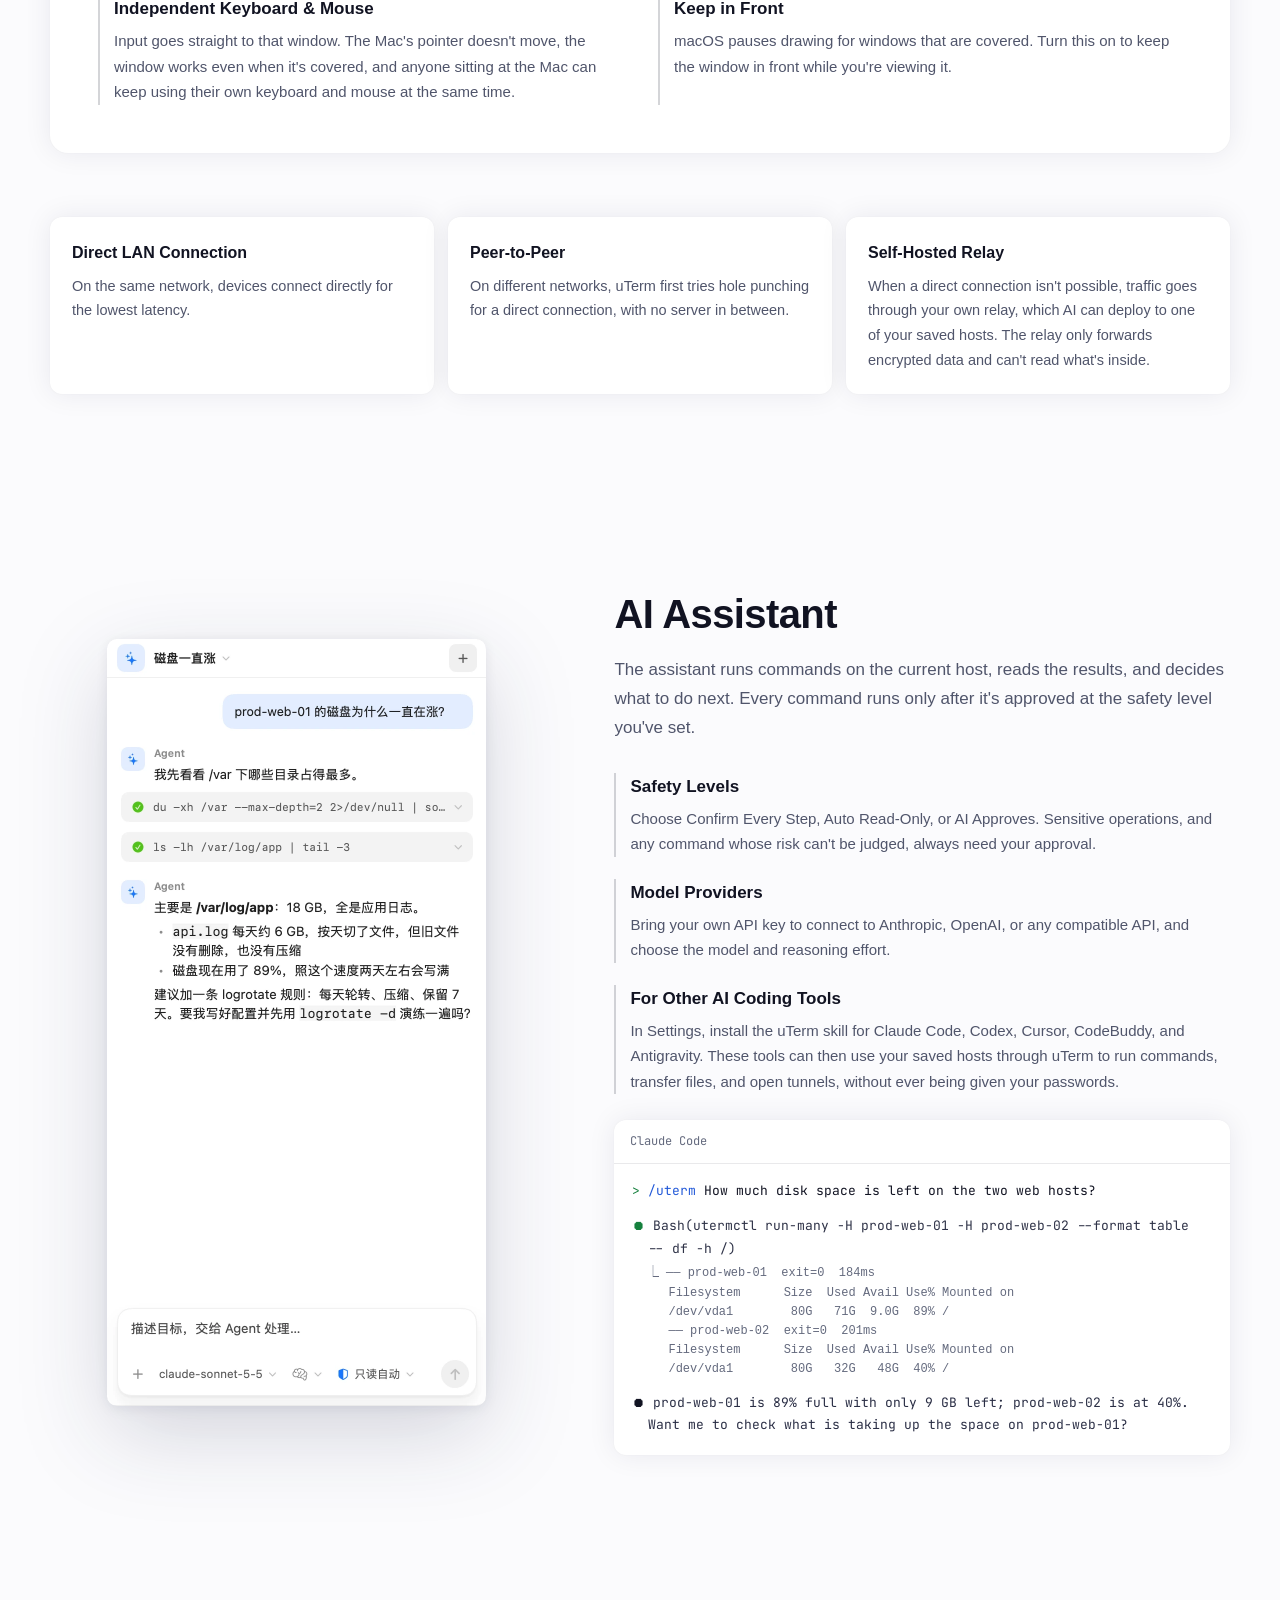
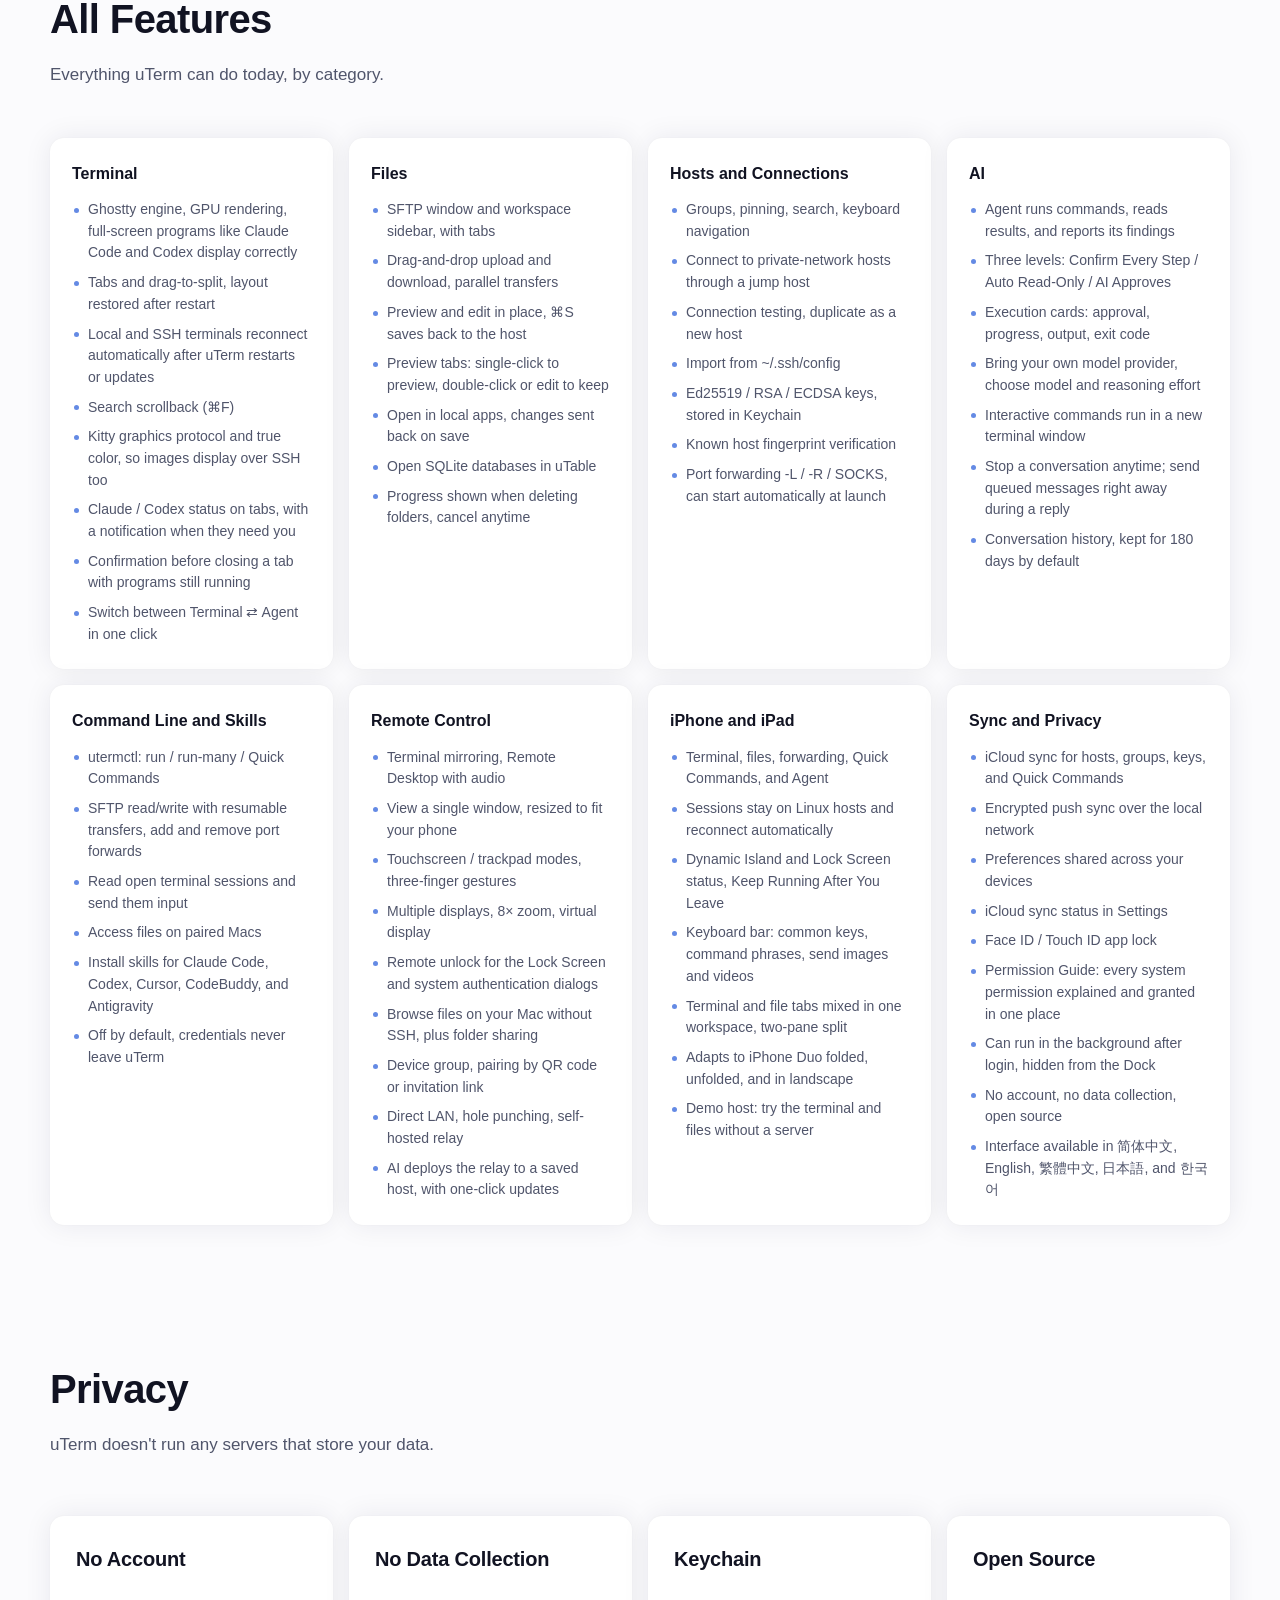
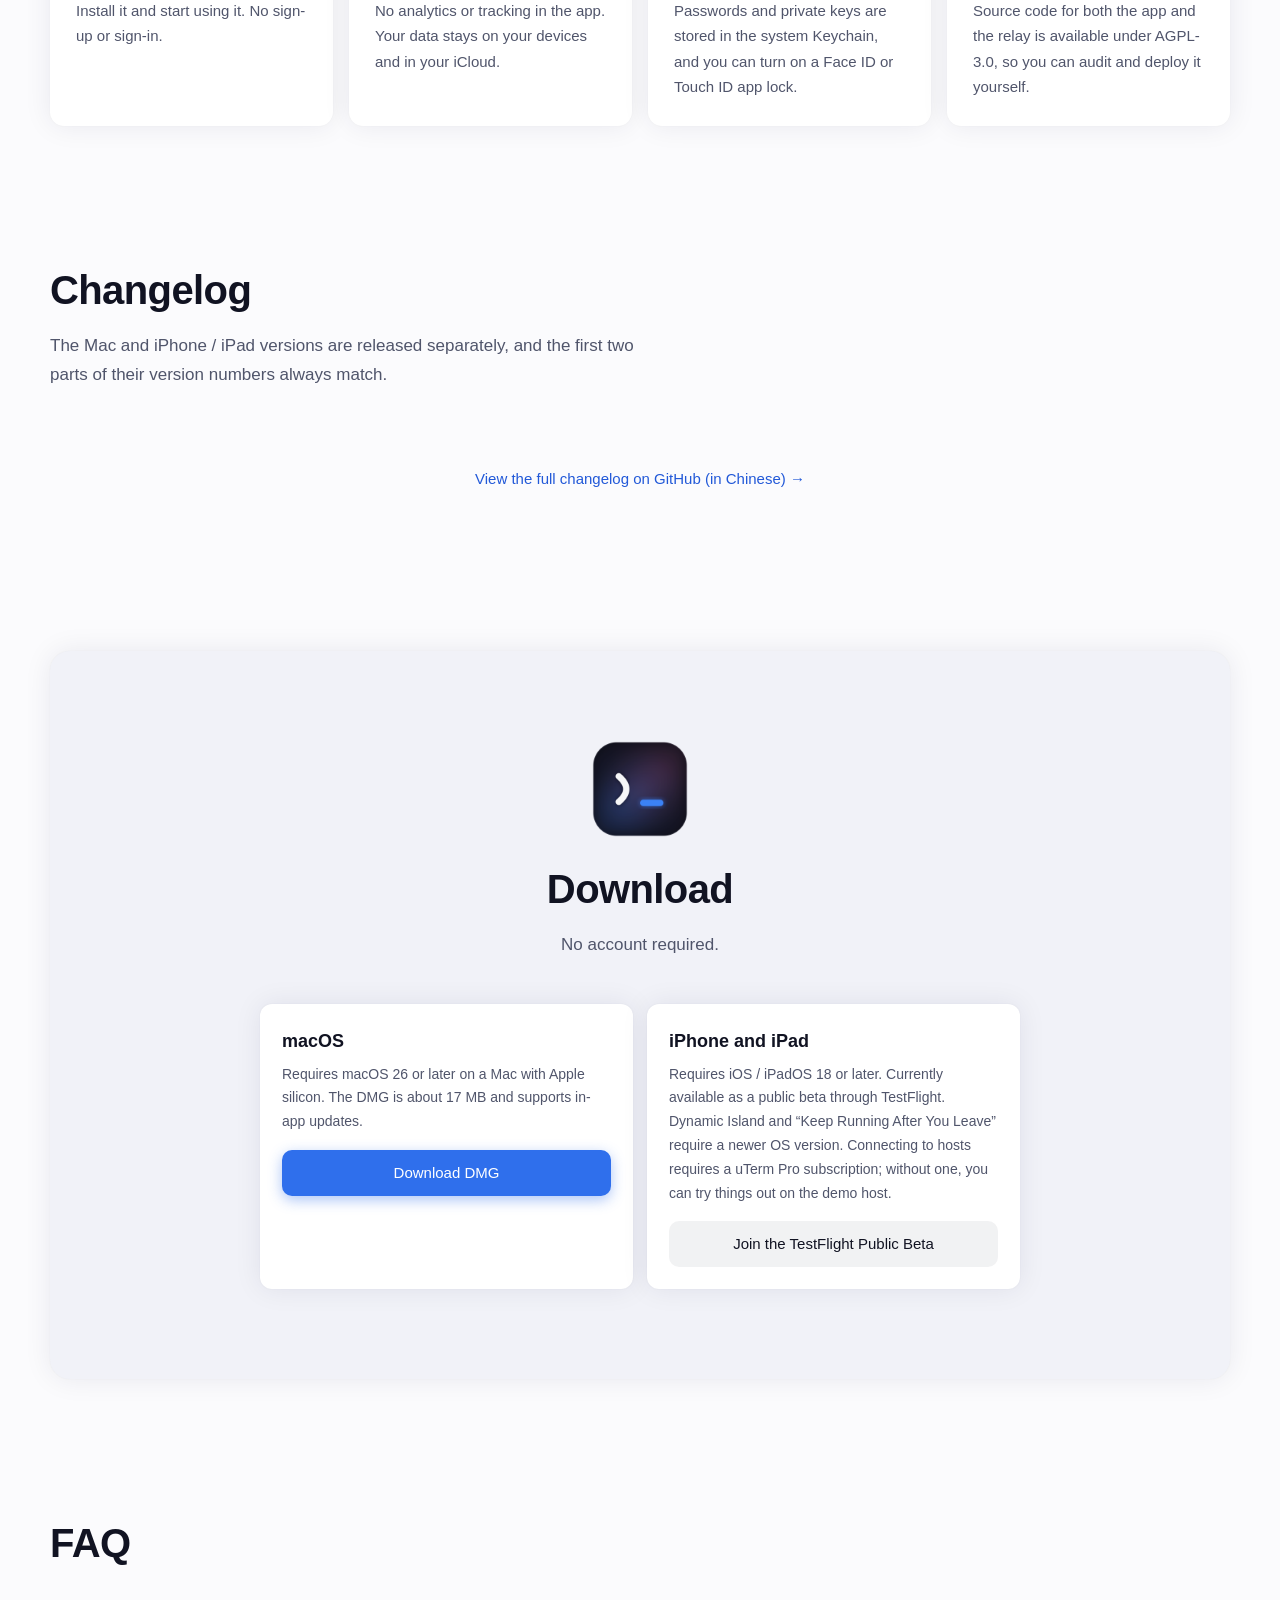
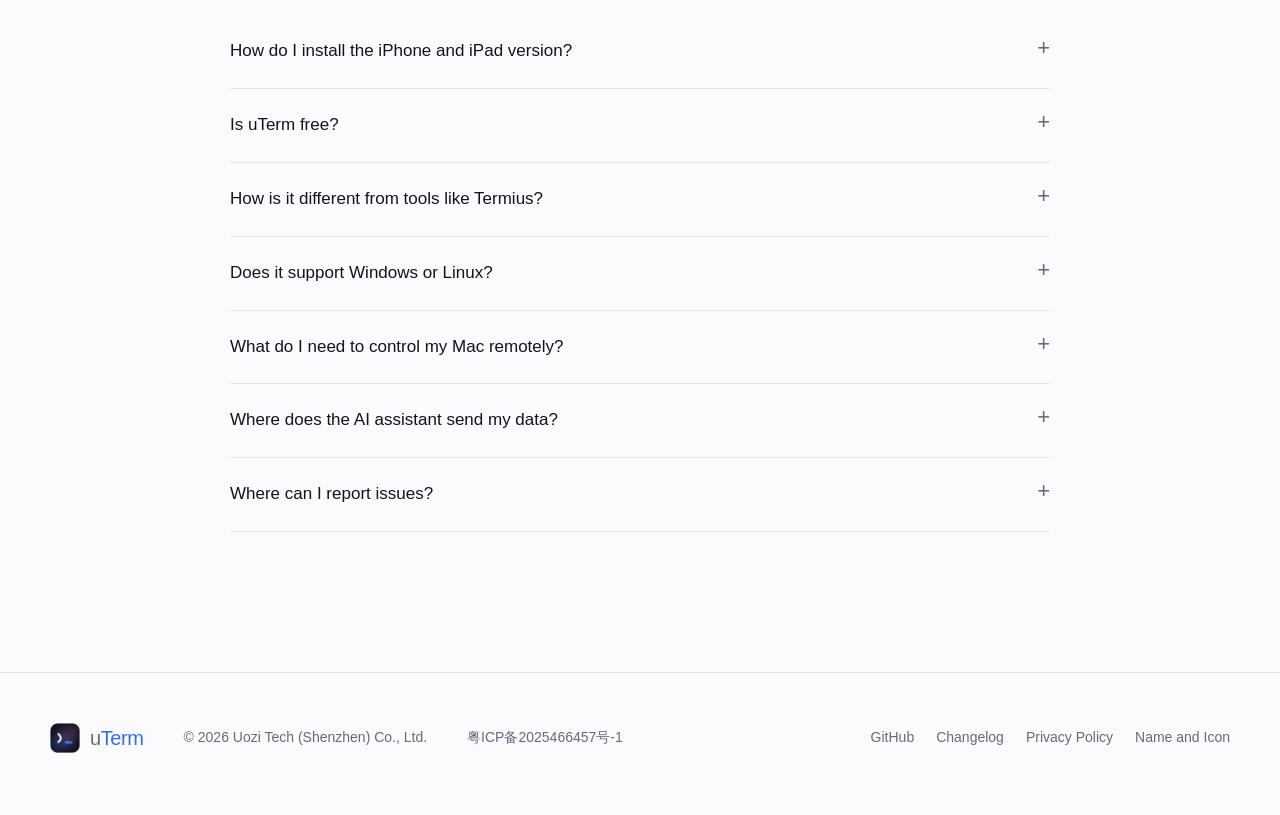
==== commit 91f8ae51: "三台设备叠放；补讲跳板机、部署中继、邀请配对、订阅与体验主机；备案号更新" ====
--- a/en/index.html
+++ b/en/index.html
@@ -51,7 +51,7 @@
   <link rel="preconnect" href="https://fonts.googleapis.com">
   <link rel="preconnect" href="https://fonts.gstatic.com" crossorigin>
   <link href="https://fonts.googleapis.com/css2?family=JetBrains+Mono:wght@400;500;700&display=swap" rel="stylesheet">
-  <link rel="stylesheet" href="../styles.css?v=30">
+  <link rel="stylesheet" href="../styles.css?v=32">
 </head>
 <body>
 
@@ -141,7 +141,7 @@
               <div><h3>Terminals That Survive Restarts</h3><p>Local terminals are held by a separate process. If uTerm updates or quits unexpectedly, the programs in your terminals keep running and are there when you reopen it.</p></div>
             </li>
             <li>
-              <div><h3>Automatic Reconnect</h3><p>On iPhone, your shell keeps running on the host. When you reconnect, uTerm picks it right back up and fills in the output you missed.</p></div>
+              <div><h3>Automatic Reconnect</h3><p>On iPhone, your shell keeps running on Linux hosts. When you reconnect, uTerm picks it right back up and fills in the output you missed.</p></div>
             </li>
           </ul>
         </div>
@@ -179,18 +179,22 @@
           <div class="crop"><img src="../assets/shots/parallel-shell-light.webp?v=14" data-shot="parallel-shell" alt="Parallel Run window: disk usage across six hosts"></div>
         </article>
         <article class="card c-3 reveal">
-          <div><h3>Hosts and Groups</h3><p>Group hosts by purpose, with support for jump hosts. Test the connection before you save, duplicate an existing host, or import from ~/.ssh/config.</p></div>
+          <div><h3>Hosts and Groups</h3><p>Group hosts by purpose, pin the ones you use most, and search. Test the connection before you save, duplicate an existing host, or import from ~/.ssh/config.</p></div>
           <div class="crop"><img src="../assets/shots/welcome-hosts-light.webp?v=14" data-shot="welcome-hosts" alt="Host list in the Welcome window"></div>
         </article>
         <article class="card c-3 reveal">
           <div><h3>Quick Commands</h3><p>Save the commands you use most along with their target hosts. Run history is kept for 30 days. Or just describe what you want done, and let AI run it.</p></div>
           <div class="crop"><img src="../assets/shots/welcome-commands-light.webp?v=14" data-shot="welcome-commands" alt="Quick Commands library in the Welcome window"></div>
         </article>
-        <article class="card c-3 reveal">
+        <article class="card c-2 reveal">
+          <div><h3>Jump Hosts</h3><p>Reach hosts on a private network through a jump host: pick one of your saved hosts in the host form, and the terminal, files, port forwarding, and parallel runs all go through it.</p></div>
+          <div class="crop"><img src="../assets/shots/host-jump-light.webp?v=14" data-shot="host-jump" width="1080" height="748" loading="lazy" alt="Edit Host form with the jump host turned on and bastion selected"></div>
+        </article>
+        <article class="card c-2 reveal">
           <div><h3>Keys</h3><p>Generate or import Ed25519, RSA, and ECDSA keys, including passphrase-protected private keys. Keys are stored in your Keychain and sync through iCloud Keychain.</p></div>
           <div class="crop"><img src="../assets/shots/keys-light.webp?v=14" data-shot="keys" alt="Key management window"></div>
         </article>
-        <article class="card c-3 reveal">
+        <article class="card c-2 reveal">
           <div><h3>Known Host Fingerprints</h3><p>uTerm checks the host fingerprint on first connection and blocks the connection if it ever changes. View and delete saved fingerprints here.</p></div>
           <div class="crop"><img src="../assets/shots/known-hosts-light.webp?v=14" data-shot="known-hosts" alt="Known host fingerprint list"></div>
         </article>
@@ -206,25 +210,25 @@
         <p class="sub">The terminal, files, port forwarding, Quick Commands, and the AI assistant all work on iPhone and iPad, with hosts and keys synced through iCloud. On iPhone Duo, the layout switches to the large-screen design when unfolded or held in landscape.</p>
       </div>
 
-      <!-- 三台设备按真实大小的比例并排、底边对齐（Apple 的营销准则：多台设备一起出现时保持相对大小，互不遮挡）。 -->
+      <!-- 三台设备叠成一组：iPad 在后，Duo 和 iPhone 压在它的两个下角；大小按真实比例（Apple 的营销准则：多台设备一起出现时保持相对大小）。 -->
       <div class="lineup reveal">
-        <figure class="phone ipad">
-          <img src="../assets/shots/ios-ipad-split-light.webp?v=14" data-shot="ios-ipad-split" width="1600" height="1227" loading="lazy" alt="iPad Pro in landscape: terminal and remote files side by side">
-          <figcaption>iPad Pro</figcaption>
-        </figure>
-        <figure class="phone duo">
-          <img src="../assets/shots/ios-terminal-light.webp?v=14" data-shot="ios-terminal" width="3093" height="2247" loading="lazy" alt="iPhone Duo in landscape: Claude Code running in the terminal">
-          <figcaption>iPhone Duo</figcaption>
-        </figure>
-        <figure class="phone iphone">
-          <img src="../assets/shots/ios-iphone-terminal-light.webp?v=14" data-shot="ios-iphone-terminal" width="900" height="1840" loading="lazy" alt="uTerm terminal and keyboard bar on iPhone 18 Pro">
-          <figcaption>iPhone 18 Pro</figcaption>
-        </figure>
+        <div class="lineup-devices">
+          <figure class="phone ipad">
+            <img src="../assets/shots/ios-ipad-split-light.webp?v=14" data-shot="ios-ipad-split" width="1600" height="1227" loading="lazy" alt="iPad Pro in landscape: terminal and remote files side by side">
+          </figure>
+          <figure class="phone duo">
+            <img src="../assets/shots/ios-terminal-light.webp?v=14" data-shot="ios-terminal" width="3093" height="2247" loading="lazy" alt="iPhone Duo in landscape: Claude Code running in the terminal">
+          </figure>
+          <figure class="phone iphone">
+            <img src="../assets/shots/ios-iphone-terminal-light.webp?v=14" data-shot="ios-iphone-terminal" width="900" height="1840" loading="lazy" alt="uTerm terminal and keyboard bar on iPhone 18 Pro">
+          </figure>
+        </div>
+        <p class="lineup-names" data-i18n="skip"><span>iPhone Duo</span><span>iPad Pro</span><span>iPhone 18 Pro</span></p>
       </div>
 
       <ul class="points cols reveal">
         <li>
-          <div><h3>Sessions Stay on the Host</h3><p>Your shell runs in a persistent process on the host. Switch to another app, change networks, or even have the app closed by the system: when you come back, uTerm reconnects and fills in the output you missed.</p></div>
+          <div><h3>Sessions Stay on the Host</h3><p>On Linux hosts, your shell runs in a persistent process on the host. Switch to another app, change networks, or even have the app closed by the system: when you come back, uTerm reconnects and fills in the output you missed.</p></div>
         </li>
         <li>
           <div><h3>Keyboard Bar</h3><p>Gives you esc, tab, ctrl, and arrow keys, inserts common commands like claude and codex, and sends images and videos from your clipboard or photo library to AI programs on the host.</p></div>
@@ -260,6 +264,8 @@
         <div><b>Files on Your Mac</b><span>Browse, upload, and download files on a paired Mac without turning on SSH. You can also share a local folder with the Mac you're controlling, read-only by default.</span></div>
         <div><b>Mac to Mac</b><span>When another Mac is the controller, the screen, terminals, and single-window viewing all work just the same.</span></div>
         <div><b>Device Group</b><span>Once your phone, tablet, and Mac join the same device group, any device in the group can approve a new one. No need to pair each device one by one.</span></div>
+        <div><b>Pair by Invitation</b><span>Show a QR code or invitation link on your Mac, then scan it with your phone or paste the link on another Mac. An invitation can carry your relay configuration, so pairing works across Apple Accounts and across networks.</span></div>
+        <div><b>Deploy a Relay</b><span>Click “Let AI Deploy” in Settings, and an AI tool with the uTerm skill installs the relay on one of your saved hosts, imports its configuration, and checks the connection. You can also install it with a single command. When a new version is out, update it from Settings in one click.</span></div>
         <div><b>Stays Connected Through Updates</b><span>Remote Control runs in its own background process, so existing connections stay up when uTerm on your Mac updates or quits unexpectedly.</span></div>
       </div>
 
@@ -288,7 +294,7 @@
       <div class="paths reveal">
         <div class="path"><header>Direct LAN Connection</header><p>On the same network, devices connect directly for the lowest latency.</p></div>
         <div class="path"><header>Peer-to-Peer</header><p>On different networks, uTerm first tries hole punching for a direct connection, with no server in between.</p></div>
-        <div class="path"><header>Self-Hosted Relay</header><p>When a direct connection isn't possible, traffic goes through a relay you deploy yourself. The relay only forwards encrypted data and can't read what's inside.</p></div>
+        <div class="path"><header>Self-Hosted Relay</header><p>When a direct connection isn't possible, traffic goes through your own relay, which AI can deploy to one of your saved hosts. The relay only forwards encrypted data and can't read what's inside.</p></div>
       </div>
     </div>
   </section>
@@ -344,14 +350,14 @@
         <p class="sub">Everything uTerm can do today, by category.</p>
       </div>
       <div class="all-features">
-        <div class="feature-group reveal"><h3>Terminal</h3><ul><li>Ghostty engine, GPU rendering, full-screen programs like Claude Code and Codex display correctly</li><li>Tabs and drag-to-split, layout restored after restart</li><li>Local and SSH terminals reconnect automatically after uTerm restarts or updates</li><li>Search scrollback (⌘F)</li><li>Claude / Codex status on tabs, with a notification when they need you</li><li>Confirmation before closing a tab with programs still running</li><li>Switch between Terminal ⇄ Agent in one click</li></ul></div>
-        <div class="feature-group reveal"><h3>Files</h3><ul><li>SFTP window and workspace sidebar, with tabs</li><li>Drag-and-drop upload and download, parallel transfers</li><li>Preview and edit in place, ⌘S saves back to the host</li><li>Open in local apps, changes sent back on save</li><li>Open SQLite databases in uTable</li><li>Progress shown when deleting folders, cancel anytime</li></ul></div>
-        <div class="feature-group reveal"><h3>Hosts and Connections</h3><ul><li>Groups, pinning, search, keyboard navigation</li><li>Jump hosts, connection testing, duplicate as a new host</li><li>Import from ~/.ssh/config</li><li>Ed25519 / RSA / ECDSA keys, stored in Keychain</li><li>Known host fingerprint verification</li><li>Port forwarding -L / -R / SOCKS, can start automatically at launch</li></ul></div>
-        <div class="feature-group reveal"><h3>AI</h3><ul><li>Agent runs commands, reads results, and reports its findings</li><li>Three levels: Confirm Every Step / Auto Read-Only / AI Approves</li><li>Execution cards: approval, progress, output, exit code</li><li>Bring your own model provider, choose model and reasoning effort</li><li>Interactive commands run in a new terminal window</li><li>Conversation history, kept for 180 days by default</li></ul></div>
+        <div class="feature-group reveal"><h3>Terminal</h3><ul><li>Ghostty engine, GPU rendering, full-screen programs like Claude Code and Codex display correctly</li><li>Tabs and drag-to-split, layout restored after restart</li><li>Local and SSH terminals reconnect automatically after uTerm restarts or updates</li><li>Search scrollback (⌘F)</li><li>Kitty graphics protocol and true color, so images display over SSH too</li><li>Claude / Codex status on tabs, with a notification when they need you</li><li>Confirmation before closing a tab with programs still running</li><li>Switch between Terminal ⇄ Agent in one click</li></ul></div>
+        <div class="feature-group reveal"><h3>Files</h3><ul><li>SFTP window and workspace sidebar, with tabs</li><li>Drag-and-drop upload and download, parallel transfers</li><li>Preview and edit in place, ⌘S saves back to the host</li><li>Preview tabs: single-click to preview, double-click or edit to keep</li><li>Open in local apps, changes sent back on save</li><li>Open SQLite databases in uTable</li><li>Progress shown when deleting folders, cancel anytime</li></ul></div>
+        <div class="feature-group reveal"><h3>Hosts and Connections</h3><ul><li>Groups, pinning, search, keyboard navigation</li><li>Connect to private-network hosts through a jump host</li><li>Connection testing, duplicate as a new host</li><li>Import from ~/.ssh/config</li><li>Ed25519 / RSA / ECDSA keys, stored in Keychain</li><li>Known host fingerprint verification</li><li>Port forwarding -L / -R / SOCKS, can start automatically at launch</li></ul></div>
+        <div class="feature-group reveal"><h3>AI</h3><ul><li>Agent runs commands, reads results, and reports its findings</li><li>Three levels: Confirm Every Step / Auto Read-Only / AI Approves</li><li>Execution cards: approval, progress, output, exit code</li><li>Bring your own model provider, choose model and reasoning effort</li><li>Interactive commands run in a new terminal window</li><li>Stop a conversation anytime; send queued messages right away during a reply</li><li>Conversation history, kept for 180 days by default</li></ul></div>
         <div class="feature-group reveal"><h3>Command Line and Skills</h3><ul><li>utermctl: run / run-many / Quick Commands</li><li>SFTP read/write with resumable transfers, add and remove port forwards</li><li>Read open terminal sessions and send them input</li><li>Access files on paired Macs</li><li>Install skills for Claude Code, Codex, Cursor, CodeBuddy, and Antigravity</li><li>Off by default, credentials never leave uTerm</li></ul></div>
-        <div class="feature-group reveal"><h3>Remote Control</h3><ul><li>Terminal mirroring, Remote Desktop with audio</li><li>View a single window, resized to fit your phone</li><li>Touchscreen / trackpad modes, three-finger gestures</li><li>Multiple displays, 8× zoom, virtual display</li><li>Remote unlock for the Lock Screen and system authentication dialogs</li><li>Direct LAN, hole punching, self-hosted relay</li></ul></div>
-        <div class="feature-group reveal"><h3>iPhone and iPad</h3><ul><li>Terminal, files, forwarding, Quick Commands, and Agent</li><li>Sessions stay on the host and reconnect automatically</li><li>Dynamic Island and Lock Screen status, Keep Running After You Leave</li><li>Keyboard bar: common keys, command phrases, send images and videos</li><li>Terminal and file tabs mixed in one workspace, two-pane split</li><li>Adapts to iPhone Duo folded, unfolded, and in landscape</li></ul></div>
-        <div class="feature-group reveal"><h3>Sync and Privacy</h3><ul><li>iCloud sync for hosts, groups, keys, and Quick Commands</li><li>Encrypted push sync over the local network</li><li>Preferences shared across your devices</li><li>Face ID / Touch ID app lock</li><li>Can run in the background after login, hidden from the Dock</li><li>No account, no data collection, open source</li><li>Interface available in 简体中文, English, 繁體中文, 日本語, and 한국어</li></ul></div>
+        <div class="feature-group reveal"><h3>Remote Control</h3><ul><li>Terminal mirroring, Remote Desktop with audio</li><li>View a single window, resized to fit your phone</li><li>Touchscreen / trackpad modes, three-finger gestures</li><li>Multiple displays, 8× zoom, virtual display</li><li>Remote unlock for the Lock Screen and system authentication dialogs</li><li>Browse files on your Mac without SSH, plus folder sharing</li><li>Device group, pairing by QR code or invitation link</li><li>Direct LAN, hole punching, self-hosted relay</li><li>AI deploys the relay to a saved host, with one-click updates</li></ul></div>
+        <div class="feature-group reveal"><h3>iPhone and iPad</h3><ul><li>Terminal, files, forwarding, Quick Commands, and Agent</li><li>Sessions stay on Linux hosts and reconnect automatically</li><li>Dynamic Island and Lock Screen status, Keep Running After You Leave</li><li>Keyboard bar: common keys, command phrases, send images and videos</li><li>Terminal and file tabs mixed in one workspace, two-pane split</li><li>Adapts to iPhone Duo folded, unfolded, and in landscape</li><li>Demo host: try the terminal and files without a server</li></ul></div>
+        <div class="feature-group reveal"><h3>Sync and Privacy</h3><ul><li>iCloud sync for hosts, groups, keys, and Quick Commands</li><li>Encrypted push sync over the local network</li><li>Preferences shared across your devices</li><li>iCloud sync status in Settings</li><li>Face ID / Touch ID app lock</li><li>Permission Guide: every system permission explained and granted in one place</li><li>Can run in the background after login, hidden from the Dock</li><li>No account, no data collection, open source</li><li>Interface available in 简体中文, English, 繁體中文, 日本語, and 한국어</li></ul></div>
       </div>
     </div>
   </section>
@@ -410,7 +416,7 @@
           </div>
           <div class="platform">
             <h3>iPhone and iPad</h3>
-            <p>Requires iOS / iPadOS 18 or later. Currently available as a public beta through TestFlight. Dynamic Island and “Keep Running After You Leave” require a newer OS version.</p>
+            <p>Requires iOS / iPadOS 18 or later. Currently available as a public beta through TestFlight. Dynamic Island and “Keep Running After You Leave” require a newer OS version. Connecting to hosts requires a uTerm Pro subscription; without one, you can try things out on the demo host.</p>
             <a class="btn btn-ghost" href="https://testflight.apple.com/join/Ep8bfaZT">Join the TestFlight Public Beta</a>
           </div>
         </div>
@@ -424,9 +430,10 @@
       <div class="head reveal"><h2>FAQ</h2></div>
       <div class="faq reveal">
         <details><summary>How do I install the iPhone and iPad version?</summary><p>It's currently in public beta through TestFlight. Install TestFlight on your iPhone or iPad, then open the <a href="https://testflight.apple.com/join/Ep8bfaZT" target="_blank" rel="noopener">invitation link</a> to join. New beta builds will arrive automatically after that.</p></details>
+        <details><summary>Is uTerm free?</summary><p>The Mac version needs no subscription. On iPhone and iPad, connecting to hosts, opening remote files, controlling a Mac remotely, and running quick commands require a uTerm Pro subscription, billed monthly or yearly. The yearly plan starts with a one-week free trial, and the price for your region is shown in the app. Browsing your host list, changing settings, and using the demo host don't require a subscription. In TestFlight builds, subscriptions go through Apple's sandbox, so you aren't actually charged.</p></details>
         <details><summary>How is it different from tools like Termius?</summary><p>uTerm needs no account, and your data syncs through your own iCloud, never through third-party servers. It's a native app for Mac and iOS with a built-in AI assistant that can run commands, and it lets you control your Mac's terminals and screen from your phone.</p></details>
         <details><summary>Does it support Windows or Linux?</summary><p>For now, uTerm runs only on macOS (Apple silicon) and iOS / iPadOS. There are no server-side requirements: any host you can log in to over SSH will work.</p></details>
-        <details><summary>What do I need to control my Mac remotely?</summary><p>Install uTerm on both your Mac and your phone. The first time you pair them, enter the verification code shown on your phone into your Mac. On the same local network they connect directly. Across networks, uTerm first tries a peer-to-peer connection, and if that fails, goes through a relay you deploy yourself (a single command installs it on your server).</p></details>
+        <details><summary>What do I need to control my Mac remotely?</summary><p>Install uTerm on both your Mac and your phone. The first time you pair them, enter the verification code shown on your phone into your Mac. On the same local network they connect directly. Across networks, uTerm first tries a peer-to-peer connection, and if that fails, goes through a relay you deploy yourself: let AI deploy it to one of your saved hosts from Settings, or install it with a single command.</p></details>
         <details><summary>Where does the AI assistant send my data?</summary><p>Only to the model provider you set up, using your own API key. If you haven't set one up, nothing is sent.</p></details>
         <details><summary>Where can I report issues?</summary><p>Please file them on <a href="https://github.com/uozi-tech/uTerm/issues" target="_blank" rel="noopener">GitHub Issues</a>. For security issues, report privately as described in <a href="https://github.com/uozi-tech/uTerm/blob/main/SECURITY.md" target="_blank" rel="noopener">SECURITY.md</a>.</p></details>
       </div>
@@ -438,7 +445,7 @@
   <div class="wrap">
     <a class="brand" href="#top"><img src="../assets/icon-256.png" alt=""><span class="wordmark">u<b>Term</b></span></a>
     <span>© 2026 Uozi Tech (Shenzhen) Co., Ltd.</span>
-    <a class="beian" data-i18n="skip" href="https://beian.miit.gov.cn/" target="_blank" rel="noopener">粤ICP备2025466457号</a>
+    <a class="beian" data-i18n="skip" href="https://beian.miit.gov.cn/" target="_blank" rel="noopener">粤ICP备2025466457号-1</a>
     <nav aria-label="Footer">
       <a href="https://github.com/uozi-tech/uTerm" target="_blank" rel="noopener">GitHub</a>
       <a href="https://github.com/uozi-tech/uTerm/blob/main/CHANGELOG.md" target="_blank" rel="noopener">Changelog</a>
@@ -448,6 +455,6 @@
   </div>
 </footer>
 
-<script src="../main.js?v=30"></script>
+<script src="../main.js?v=32"></script>
 </body>
 </html>
--- a/styles.css
+++ b/styles.css
@@ -294,6 +294,12 @@
 /* ---------- 便当格 ---------- */
 .bento { display: grid; gap: 16px; margin-top: 56px; grid-template-columns: 1fr; }
 @media (min-width: 760px) { .bento { grid-template-columns: repeat(2, 1fr); } }
+/* 两列时卡片是单数，最后一张独占一行：改成左文右图，图只占一半，不然截图放得太大。 */
+@media (min-width: 760px) and (max-width: 1079px) {
+  .bento > .card:last-child:nth-child(odd) { grid-column: 1 / -1; flex-direction: row; align-items: center; }
+  .bento > .card:last-child:nth-child(odd) > div:first-child { flex: 1; min-width: 0; }
+  .bento > .card:last-child:nth-child(odd) > .crop { flex: none; width: calc(50% - 11px); margin-top: 0; }
+}
 @media (min-width: 1080px) {
   .bento { grid-template-columns: repeat(6, 1fr); }
   .bento .c-3 { grid-column: span 3; }
@@ -423,7 +429,8 @@
 
 /* ---------- FAQ ---------- */
 .faq { max-width: 820px; margin: 48px auto 0; }
-.faq details { border-bottom: 1px solid var(--line); }
+/* 展开时「+」转 45°，转过的方框比原来宽几像素，在手机屏上会把整页撑出横向滚动条，所以横向裁掉。 */
+.faq details { border-bottom: 1px solid var(--line); overflow-x: clip; }
 .faq summary {
   list-style: none; cursor: pointer; padding: 22px 0; font-size: 17px; font-weight: 500;
   display: flex; justify-content: space-between; gap: 20px;
@@ -455,7 +462,7 @@
 .stage .shot { position: relative; }
 /* 机身：Apple 官方的 iPhone Duo 机模（展开、横握），已经合成在截图里（scripts/frame-device.swift；整张 3093×2247，
    其中屏幕 2853×2007，机身四周还留着约 1.7% 的透明边）。这里不再画边框。
-   按 Apple 的营销准则原样摆：不加阴影和高光、不裁、不倾斜、不遮挡，机身不单独做动画，显示高度不小于 200px。 */
+   按 Apple 的营销准则原样摆：不加阴影和高光、不裁、不倾斜、不遮挡（「iPhone 与 iPad」一段三台叠放是例外），机身不单独做动画，显示高度不小于 200px。 */
 .phone { position: relative; }
 .phone img { width: 100%; height: auto; display: block; }
 /* 往右探出窗口 3%，但离视口右缘至少留 16px（.hero 横向会裁，探过头机身被切）；往下探出 5%。
@@ -466,24 +473,30 @@
 @media (max-width: 720px) {
   .stage .phone { position: relative; right: auto; bottom: auto; width: max(86%, 280px); margin: -7% 0 0 auto; }
 }
-/* 「iPhone 与 iPad」：iPad Pro 13 英寸横握、iPhone Duo 展开横握、iPhone 18 Pro 竖握并排，底边对齐。
-   列宽按机身的真实宽度定（机模图的像素 ÷ 屏幕像素密度：iPad 3000px ÷ 264 ≈ 11.36 英寸，Duo 3093 ÷ 460 ≈ 6.72，
-   iPhone 1350 ÷ 460 ≈ 2.93；Duo 的像素密度按 iPhone 的算），所以三台的相对大小是对的。互不遮挡。 */
-.lineup { display: grid; grid-template-columns: 11.36fr 6.72fr 2.93fr; align-items: end; gap: clamp(14px, 3.4vw, 40px); margin-top: 64px; }
-.lineup figure { margin: 0; min-width: 0; }
-.lineup figcaption { margin-top: 14px; text-align: center; font: 500 12px/1.4 var(--mono); letter-spacing: .02em; color: var(--faint); white-space: nowrap; }
-/* 机身显示高度不能小于 200px（Duo 最矮，高 = 宽 × 0.726）：
-   ≥1024px 三台一行；520–1023px 两行，iPad 一行、Duo 和 iPhone 一行，仍按同一个比例（相对 iPad 的宽度 59.2% 与 25.8%）；
-   更窄的手机屏上一台一行，这时没法同时保持相对大小和 200px 的下限，取后者。 */
-@media (max-width: 1023px) {
-  /* 两列加列间距正好 100%：iPad 跨整行，三台才是同一个比例。 */
-  .lineup { grid-template-columns: 59.2% 25.8%; column-gap: 15%; row-gap: 40px; width: min(100%, 620px); margin-inline: auto; }
-  .lineup .ipad { grid-column: 1 / -1; }
-}
-@media (max-width: 519px) {
-  .lineup { grid-template-columns: 1fr; justify-items: center; row-gap: 32px; }
-  .lineup .duo { width: max(59.2%, 280px); }
-  .lineup .iphone { width: max(25.8%, 100px); }
+/* 「iPhone 与 iPad」：三台叠成一组——iPad Pro 13 英寸横握在后，iPhone Duo（展开横握）压在它左下角，iPhone 18 Pro 压在右下角。
+   宽度按机身的真实宽度定（机模图的像素 ÷ 屏幕像素密度：iPad 3000px ÷ 264 ≈ 11.36 英寸，Duo 3093 ÷ 460 ≈ 6.72，
+   iPhone 1350 ÷ 460 ≈ 2.93；Duo 的像素密度按 iPhone 的算），所以三台的相对大小是对的。
+   五列的分界是 0 / 3.3 / 6.72 / 13.2 / 14.66 / 16.13：Duo 占 1–3 列、iPad 占 2–5 列、iPhone 占 4–6 列，重叠的就是共用的那几列。
+   前面两台比 iPad 的底边低一点（iPad 抬高自身宽度的 9.5%，Duo 的上沿正好落在终端最后一行提示符下面），不然三条深色底边糊成一条。机身不加投影（准则不许）。 */
+.lineup { margin-top: 64px; }
+.lineup-devices { display: grid; grid-template-columns: 3.3fr 3.42fr 6.48fr 1.46fr 1.47fr; align-items: end; width: min(100%, 1040px); margin-inline: auto; }
+.lineup figure { margin: 0; min-width: 0; grid-row: 1; }
+.lineup .ipad { grid-column: 2 / 5; margin-bottom: 9.5%; }
+.lineup .duo { grid-column: 1 / 3; z-index: 1; }
+.lineup .iphone { grid-column: 4 / 6; z-index: 1; }
+.lineup-names { margin: 22px 0 0; text-align: center; font: 500 12px/1.6 var(--mono); letter-spacing: .02em; color: var(--faint); }
+.lineup-names span { white-space: nowrap; }
+.lineup-names span + span::before { content: "·"; margin-inline: .9em; }
+@media (max-width: 420px) { .lineup-names { letter-spacing: 0; } .lineup-names span + span::before { margin-inline: .45em; } }
+/* 机身显示高度不能小于 200px（Duo 最矮，高 = 宽 × 0.726，要 276px 宽）：一组横排时整组得有 662px 宽。
+   放不下就改成上下叠：iPad 占满一行，Duo 压住它的下沿靠左，iPhone 在右下角最前面、再低一点。
+   Duo 与 iPhone 的宽度仍按同一个比例（相对 iPad 的 59.2% 与 25.8%），到手机屏上撞到 200px 的下限为止——
+   那时没法同时保持相对大小和下限，取后者。 */
+@media (max-width: 759px) {
+  .lineup-devices { display: block; position: relative; width: min(100%, 620px); padding-bottom: 5%; }
+  .lineup .ipad { margin-bottom: 0; }
+  .lineup .duo { position: relative; width: max(59.2%, 276px); margin-top: -22%; }
+  .lineup .iphone { position: absolute; right: 0; bottom: 0; width: max(25.8%, 100px); z-index: 2; }
 }
 .points.cols { margin-top: 56px; gap: 26px 40px; }
 @media (min-width: 720px) { .points.cols { grid-template-columns: repeat(2, 1fr); } }
